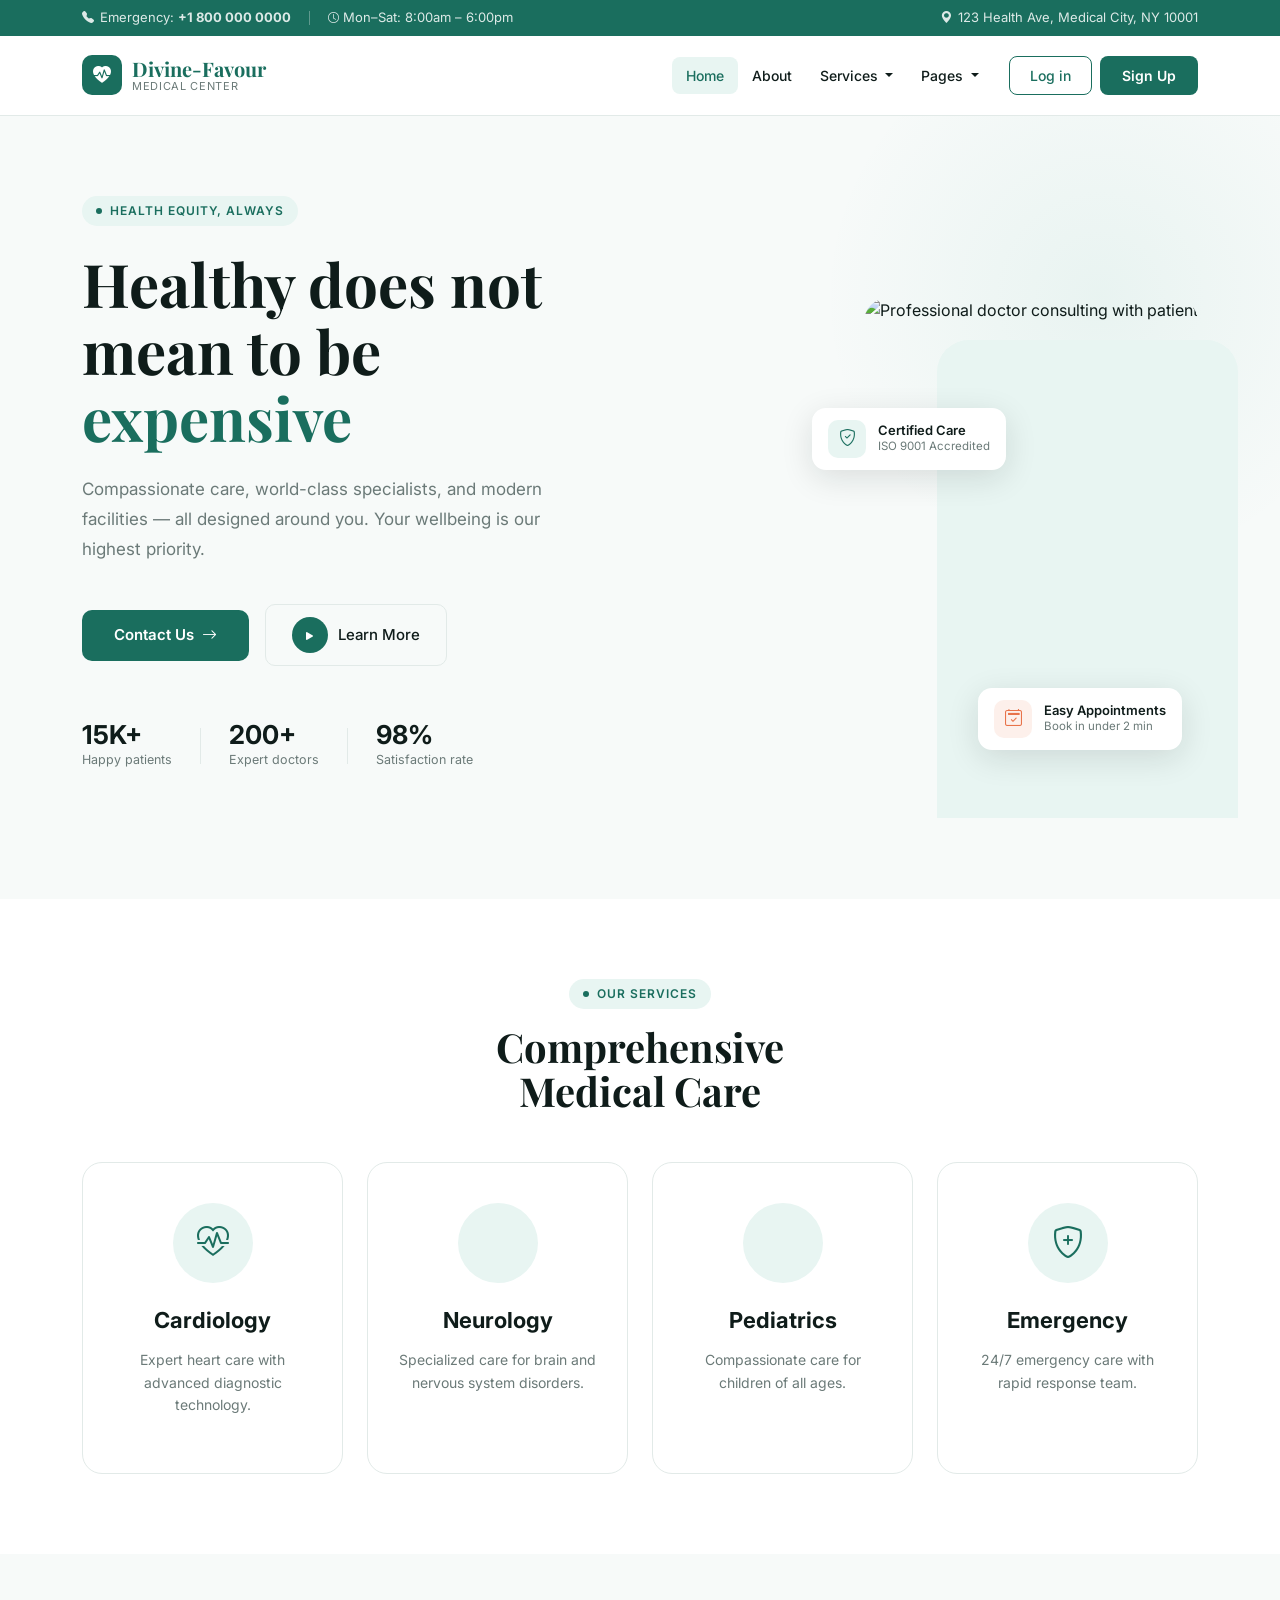
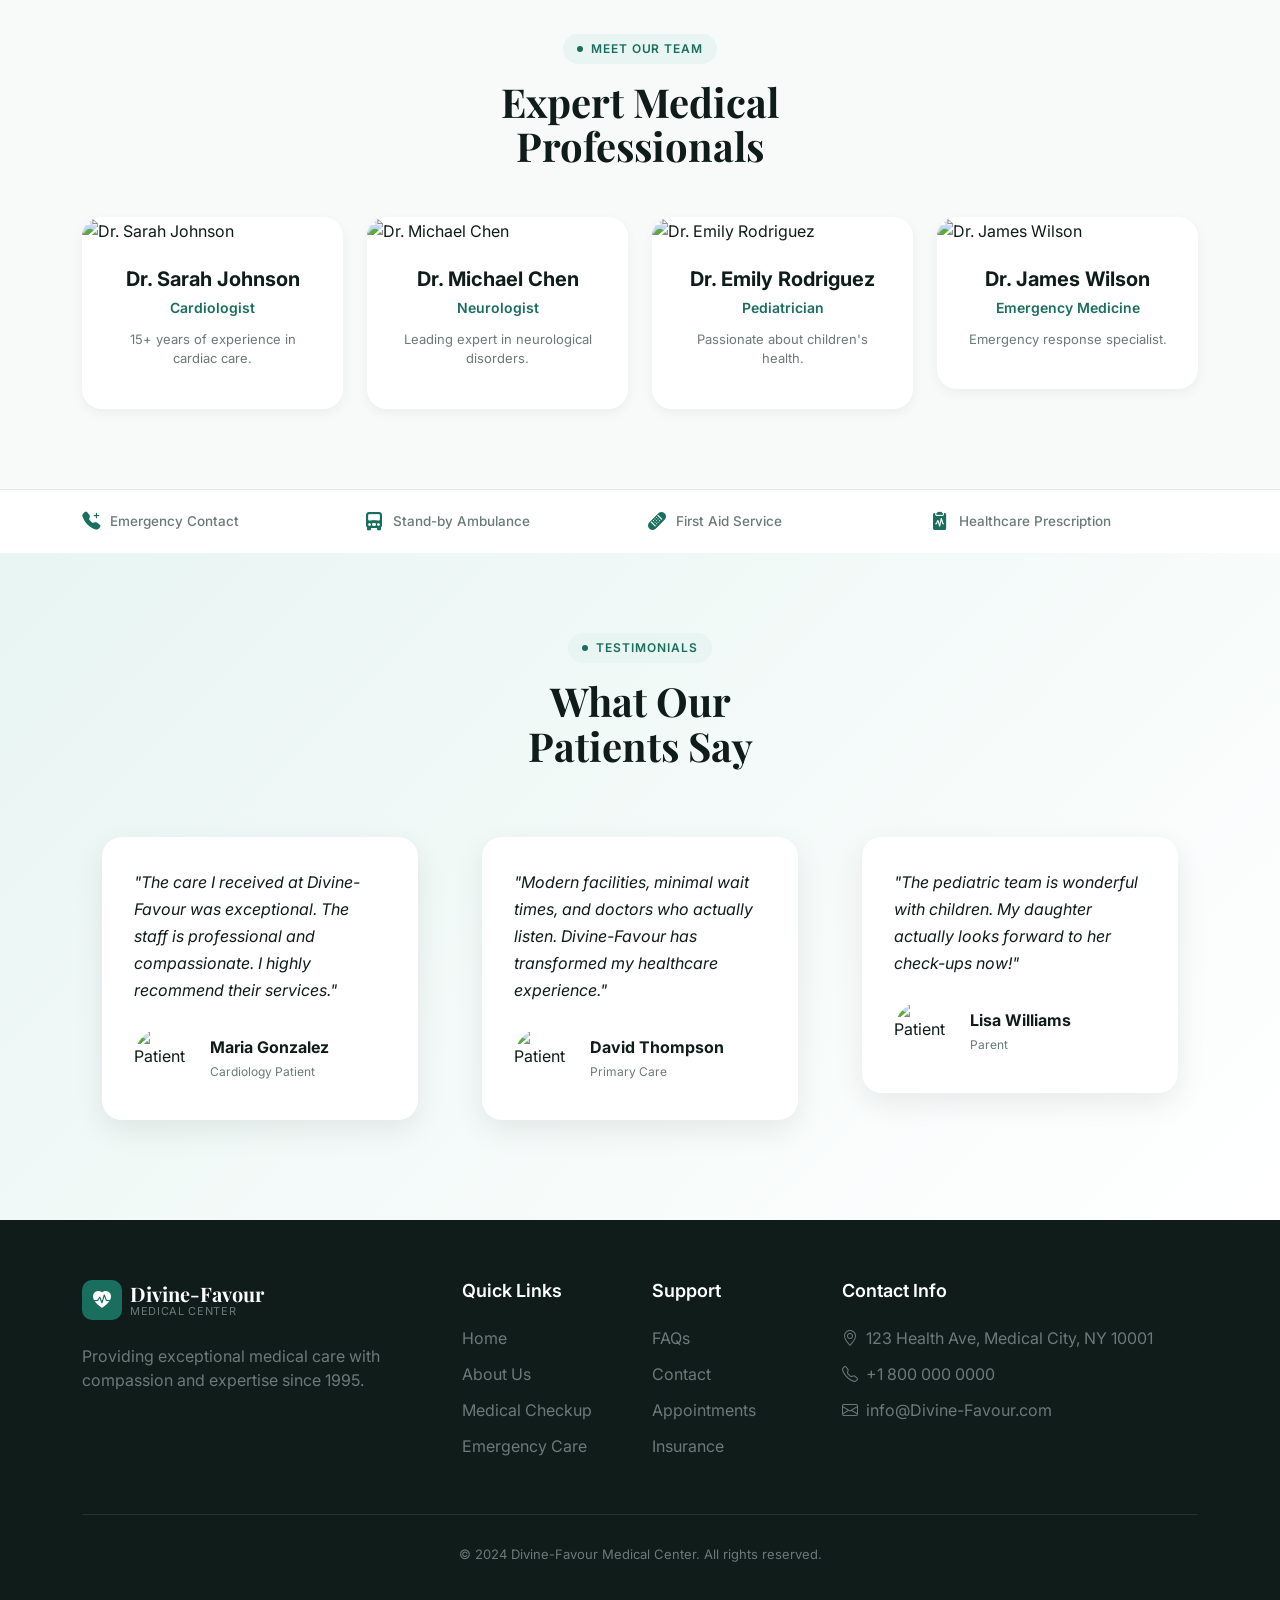
==== index.html @ 71b8e2f6 "Project2" ====
<!DOCTYPE html>
<html lang="en">
<head>
  <meta charset="UTF-8" />
  <meta name="viewport" content="width=device-width, initial-scale=1.0" />
  <title> Home- Divine-Favour Modern Medical Care</title>
  <link rel="stylesheet" href="https://cdn.jsdelivr.net/npm/bootstrap-icons@1.13.1/font/bootstrap-icons.min.css">

  <link href="https://fonts.googleapis.com/css2?family=Inter:wght@300;400;500;600;700&family=Playfair+Display:wght@600;700&display=swap" rel="stylesheet" />
<link rel="stylesheet" href="css/bootstrap.min.css">
    <link rel="stylesheet" href="style.css">
</head>

<body>

<!-- TOP NAVBAR  -->

<!-- Top Info Bar -->
<div class="navbar-top-bar">
  <div class="container">
    <div class="d-flex justify-content-between align-items-center flex-wrap" style="gap: 8px;">
      <div class="d-flex align-items-center flex-wrap" style="gap: 6px;">
        <i class="bi bi-telephone-fill" style="font-size: 12px;"></i>
        <span>Emergency: <a href="tel:+18000000000"><strong>+1 800 000 0000</strong></a></span>
        <span class="top-divider"></span>
        <span class="d-none d-sm-inline">
          <i class="bi bi-clock me-1" style="font-size: 11px;"></i>Mon–Sat: 8:00am – 6:00pm
        </span>
      </div>
      <div class="d-flex align-items-center" style="gap: 6px;">
        <i class="bi bi-geo-alt-fill" style="font-size: 12px;"></i>
        <span class="d-none d-md-inline">123 Health Ave, Medical City, NY 10001</span>
      </div>
    </div>
  </div>
</div>

<!-- Main Navigation Bar -->
<nav class="main-navbar navbar navbar-expand-lg">
  <div class="container">
    <!-- Brand / Logo -->
    <a class="navbar-brand" href="#">
      <div class="brand-icon">
        <i class="bi bi-heart-pulse-fill"></i>
      </div>
      <div class="brand-text">
        <strong>Divine-Favour</strong>
        <span>Medical Center</span>
      </div>
    </a>

    <!-- Mobile Toggle Button -->
    <button class="navbar-toggler" type="button" data-bs-toggle="collapse" data-bs-target="#mainNavbar">
      <span class="navbar-toggler-icon"></span>
    </button>

    <!-- Navigation Links -->
    <div class="collapse navbar-collapse" id="mainNavbar">
      <ul class="navbar-nav ms-auto mb-2 mb-lg-0 align-items-lg-center">
        <!-- Home Link -->
        <li class="nav-item">
          <a class="nav-link nav-link-custom active" href="/index.html">Home</a>
        </li>
        
        <!-- About Link -->
        <li class="nav-item">
          <a class="nav-link nav-link-custom" href="/pages/about.html">About</a>
        </li>

        <!-- Services Dropdown -->
        <li class="nav-item dropdown">
          <a class="nav-link nav-link-custom dropdown-toggle" href="#" data-bs-toggle="dropdown">
            Services
          </a>
          <ul class="dropdown-menu dropdown-menu-custom">
            <li><a class="dropdown-item" href="/pages/medical-checkup.html"><i class="bi bi-heart-pulse"></i>Medical Checkup</a></li>
            <li><a class="dropdown-item" href="/pages/emergency-care.html"><i class="bi bi-truck-front"></i>Emergency Care</a></li>
            <li><a class="dropdown-item" href="/pages/insurance.html"><i class="bi bi-shield-check"></i>Insurance</a></li>
            <li><a class="dropdown-item" href="/pages/appointment.html"><i class="bi bi-calendar-check"></i>Appointment</a></li>
          </ul>
        </li>

        <!-- Pages Dropdown -->
        <li class="nav-item dropdown">
          <a class="nav-link nav-link-custom dropdown-toggle" href="#" data-bs-toggle="dropdown">
            Pages
          </a>
          <ul class="dropdown-menu dropdown-menu-custom">
            <li><a class="dropdown-item" href="/pages/faqs.html"><i class="bi bi-question-circle"></i>FAQs</a></li>
            <li><a class="dropdown-item" href="/pages/doctors-staff.html"><i class="bi bi-people"></i>Doctors & Staff</a></li>
            <li><a class="dropdown-item" href="/pages/profile.html"><i class="bi bi-person-circle"></i>Profile</a></li>
            <li><a class="dropdown-item" href="/pages/blog.html"><i class="bi bi-newspaper"></i>Blog</a></li>
            <li><hr class="dropdown-divider my-1"></li>
            <li><a class="dropdown-item" href="/pages/contact.html"><i class="bi bi-envelope"></i>Contact</a></li>
          </ul>
        </li>
      </ul>

      <!-- Action Buttons -->
      <div class="d-flex gap-2 ms-lg-3 mt-3 mt-lg-0">
        <a href="#" class="nav-cta-login">Log in</a>
        <a href="#" class="nav-cta-signup">Sign Up</a>
      </div>
    </div>
  </div>
</nav>


<!-- ── HERO SECTION (same as before) ───────────────── -->
<section class="hero-section">
  <div class="container">
    <div class="row align-items-end g-0 g-lg-4">
      <div class="col-lg-6 pb-lg-5">
        <div class="hero-eyebrow">
          <span class="dot"></span>
          Health equity, always
        </div>
        <h1 class="hero-title">
          Healthy does not<br>mean to be
          <span class="highlight">expensive</span>
        </h1>
        <p class="hero-subtitle">
          Compassionate care, world-class specialists, and modern facilities — 
          all designed around you. Your wellbeing is our highest priority.
        </p>
        <div class="hero-cta-group">
          <a href="pages/contact.html" class="btn-hero-primary">
            Contact Us <i class="bi bi-arrow-right"></i>
          </a>
          <a href="#" class="btn-hero-secondary">
            <span class="play-ring"><i class="bi bi-play-fill"></i></span>
            Learn More
          </a>
        </div>
        <div class="hero-stats">
          <div class="stat-item">
            <span class="stat-value">15K+</span>
            <span class="stat-label">Happy patients</span>
          </div>
          <div class="stat-sep"></div>
          <div class="stat-item">
            <span class="stat-value">200+</span>
            <span class="stat-label">Expert doctors</span>
          </div>
          <div class="stat-sep"></div>
          <div class="stat-item">
            <span class="stat-value">98%</span>
            <span class="stat-label">Satisfaction rate</span>
          </div>
        </div>
      </div>
      <div class="col-lg-6 hero-image-col">
        <div style="position:relative; padding-bottom:0;">
          <div class="img-blob"></div>
          <div class="img-wrap">
            <div class="float-card float-card-left">
              <div class="fc-icon teal"><i class="bi bi-shield-check"></i></div>
              <div>
                <div class="fc-title">Certified Care</div>
                <div class="fc-sub">ISO 9001 Accredited</div>
              </div>
            </div>
            <img src="https://images.unsplash.com/photo-1559839734-2b71ea197ec2?w=800&h=1000&fit=crop" 
                 alt="Professional doctor consulting with patient" 
                 class="hero-img-real">
            <div class="float-card float-card-bottom">
              <div class="fc-icon orange"><i class="bi bi-calendar2-check"></i></div>
              <div>
                <div class="fc-title">Easy Appointments</div>
                <div class="fc-sub">Book in under 2 min</div>
              </div>
            </div>
          </div>
        </div>
      </div>
    </div>
  </div>
</section>

<!-- ── SERVICES SECTION (same as before) ────────────── -->
<section class="services-section">
  <div class="container">
    <div class="text-center mb-5">
      <div class="hero-eyebrow d-inline-flex mb-3">
        <span class="dot"></span>
        Our Services
      </div>
      <h2 class="hero-title" style="font-size: 2.5rem;">Comprehensive<br>Medical Care</h2>
    </div>
    <div class="row g-4">
      <div class="col-lg-3 col-md-6">
        <div class="service-card">
          <div class="service-icon"><i class="bi bi-heart-pulse"></i></div>
          <h3 class="service-title">Cardiology</h3>
          <p class="service-desc">Expert heart care with advanced diagnostic technology.</p>
        </div>
      </div>
      <div class="col-lg-3 col-md-6">
        <div class="service-card">
          <div class="service-icon"><i class="bi bi-brain"></i></div>
          <h3 class="service-title">Neurology</h3>
          <p class="service-desc">Specialized care for brain and nervous system disorders.</p>
        </div>
      </div>
      <div class="col-lg-3 col-md-6">
        <div class="service-card">
          <div class="service-icon"><i class="bi bi-baby"></i></div>
          <h3 class="service-title">Pediatrics</h3>
          <p class="service-desc">Compassionate care for children of all ages.</p>
        </div>
      </div>
      <div class="col-lg-3 col-md-6">
        <div class="service-card">
          <div class="service-icon"><i class="bi bi-shield-plus"></i></div>
          <h3 class="service-title">Emergency</h3>
          <p class="service-desc">24/7 emergency care with rapid response team.</p>
        </div>
      </div>
    </div>
  </div>
</section>

<!-- ── DOCTORS SECTION (same as before) ────────────── -->
<section class="doctors-section">
  <div class="container">
    <div class="text-center mb-5">
      <div class="hero-eyebrow d-inline-flex mb-3">
        <span class="dot"></span>
        Meet Our Team
      </div>
      <h2 class="hero-title" style="font-size: 2.5rem;">Expert Medical<br>Professionals</h2>
    </div>
    <div class="row g-4">
      <div class="col-lg-3 col-md-6">
        <div class="doctor-card">
          <img src="https://images.unsplash.com/photo-1612349317150-e413f6a5b16d?w=400&h=500&fit=crop" alt="Dr. Sarah Johnson" class="doctor-img">
          <div class="doctor-info">
            <h3 class="doctor-name">Dr. Sarah Johnson</h3>
            <div class="doctor-specialty">Cardiologist</div>
            <p class="doctor-bio">15+ years of experience in cardiac care.</p>
          </div>
        </div>
      </div>
      <div class="col-lg-3 col-md-6">
        <div class="doctor-card">
          <img src="https://images.unsplash.com/photo-1622253692010-333f2da6031d?w=400&h=500&fit=crop" alt="Dr. Michael Chen" class="doctor-img">
          <div class="doctor-info">
            <h3 class="doctor-name">Dr. Michael Chen</h3>
            <div class="doctor-specialty">Neurologist</div>
            <p class="doctor-bio">Leading expert in neurological disorders.</p>
          </div>
        </div>
      </div>
      <div class="col-lg-3 col-md-6">
        <div class="doctor-card">
          <img src="https://images.unsplash.com/photo-1594824476967-48c8b964273f?w=400&h=500&fit=crop" alt="Dr. Emily Rodriguez" class="doctor-img">
          <div class="doctor-info">
            <h3 class="doctor-name">Dr. Emily Rodriguez</h3>
            <div class="doctor-specialty">Pediatrician</div>
            <p class="doctor-bio">Passionate about children's health.</p>
          </div>
        </div>
      </div>
      <div class="col-lg-3 col-md-6">
        <div class="doctor-card">
          <img src="https://images.unsplash.com/photo-1559839734-2b71ea197ec2?w=400&h=500&fit=crop" alt="Dr. James Wilson" class="doctor-img">
          <div class="doctor-info">
            <h3 class="doctor-name">Dr. James Wilson</h3>
            <div class="doctor-specialty">Emergency Medicine</div>
            <p class="doctor-bio">Emergency response specialist.</p>
          </div>
        </div>
      </div>
    </div>
  </div>
</section>

<!-- ── TRUST STRIP ────────────────────────────────── -->
<div class="trust-bar">
  <div class="container">
    <div class="row g-3">
      <div class="col-6 col-sm-3">
        <div class="trust-item">
          <i class="bi bi-telephone-plus-fill"></i>
          <span>Emergency Contact</span>
        </div>
      </div>
      <div class="col-6 col-sm-3">
        <div class="trust-item">
          <i class="bi bi-truck-front-fill"></i>
          <span>Stand-by Ambulance</span>
        </div>
      </div>
      <div class="col-6 col-sm-3">
        <div class="trust-item">
          <i class="bi bi-bandaid-fill"></i>
          <span>First Aid Service</span>
        </div>
      </div>
      <div class="col-6 col-sm-3">
        <div class="trust-item">
          <i class="bi bi-clipboard2-pulse-fill"></i>
          <span>Healthcare Prescription</span>
        </div>
      </div>
    </div>
  </div>
</div>

<!-- ── TESTIMONIALS SECTION ───────────────────────── -->
<section class="testimonials-section">
  <div class="container">
    <div class="text-center mb-5">
      <div class="hero-eyebrow d-inline-flex mb-3">
        <span class="dot"></span>
        Testimonials
      </div>
      <h2 class="hero-title" style="font-size: 2.5rem;">What Our<br>Patients Say</h2>
    </div>
    <div class="row">
      <div class="col-md-4">
        <div class="testimonial-card">
          <p class="testimonial-text">"The care I received at Divine-Favour was exceptional. The staff is professional and compassionate. I highly recommend their services."</p>
          <div class="testimonial-author">
            <img src="https://randomuser.me/api/portraits/women/44.jpg" alt="Patient" class="testimonial-avatar">
            <div>
              <div class="testimonial-name">Maria Gonzalez</div>
              <div class="testimonial-title">Cardiology Patient</div>
            </div>
          </div>
        </div>
      </div>
      <div class="col-md-4">
        <div class="testimonial-card">
          <p class="testimonial-text">"Modern facilities, minimal wait times, and doctors who actually listen. Divine-Favour has transformed my healthcare experience."</p>
          <div class="testimonial-author">
            <img src="https://randomuser.me/api/portraits/men/32.jpg" alt="Patient" class="testimonial-avatar">
            <div>
              <div class="testimonial-name">David Thompson</div>
              <div class="testimonial-title">Primary Care</div>
            </div>
          </div>
        </div>
      </div>
      <div class="col-md-4">
        <div class="testimonial-card">
          <p class="testimonial-text">"The pediatric team is wonderful with children. My daughter actually looks forward to her check-ups now!"</p>
          <div class="testimonial-author">
            <img src="https://randomuser.me/api/portraits/women/68.jpg" alt="Patient" class="testimonial-avatar">
            <div>
              <div class="testimonial-name">Lisa Williams</div>
              <div class="testimonial-title">Parent</div>
            </div>
          </div>
        </div>
      </div>
    </div>
  </div>
</section>

<!-- ── FOOTER ─────────────────────────────────────── -->
<footer class="footer">
  <div class="container">
    <div class="row g-4">
      <div class="col-lg-4">
        <div class="d-flex align-items-center gap-2 mb-4">
          <div class="brand-icon"><i class="bi bi-heart-pulse-fill"></i></div>
          <div class="brand-text">
            <strong style="color: white;">Divine-Favour</strong>
            <span style="color: var(--text-muted);">Medical Center</span>
          </div>
        </div>
        <p>Providing exceptional medical care with compassion and expertise since 1995.</p>
      </div>
      <div class="col-lg-2 col-md-4">
        <h4 class="footer-title">Quick Links</h4>
        <ul class="footer-links">
          <li><a href="index.html">Home</a></li>
          <li><a href="pages/about.html">About Us</a></li>
          <li><a href="pages/medical-checkup.html">Medical Checkup</a></li>
          <li><a href="pages/emergency-care.html">Emergency Care</a></li>
        </ul>
      </div>
      <div class="col-lg-2 col-md-4">
        <h4 class="footer-title">Support</h4>
        <ul class="footer-links">
          <li><a href="pages/faqs.html">FAQs</a></li>
          <li><a href="pages/contact.html">Contact</a></li>
          <li><a href="pages/appointment.html">Appointments</a></li>
          <li><a href="pages/insurance.html">Insurance</a></li>
        </ul>
      </div>
      <div class="col-lg-4 col-md-4">
        <h4 class="footer-title">Contact Info</h4>
        <ul class="footer-links">
          <li><i class="bi bi-geo-alt me-2"></i>123 Health Ave, Medical City, NY 10001</li>
          <li><i class="bi bi-telephone me-2"></i>+1 800 000 0000</li>
          <li><i class="bi bi-envelope me-2"></i>info@Divine-Favour.com</li>
        </ul>
      </div>
    </div>
    <div class="footer-bottom">
      <p>&copy; 2024 Divine-Favour Medical Center. All rights reserved.</p>
    </div>
  </div>
</footer>

<script src="js/bootstrap.js"></script>
<script src="script.js"></script>
</body>
</html>
---- style.css ----
/* For Index CSS  */
  *, *::before, *::after { box-sizing: border-box; margin: 0; padding: 0; }

    :root {
      --primary:       #1a6e5e;
      --primary-light: #e8f5f2;
      --primary-mid:   #2a9d87;
      --accent:        #e8734a;
      --accent-light:  #fdf0eb;
      --dark:          #0f1c1a;
      --text-muted:    #6b7a78;
      --border:        #e2eae8;
      --white:         #ffffff;
      --surface:       #f7faf9;
      --nav-height:    80px;
    }

  

    body {
      font-family: 'Inter', sans-serif;
      color: var(--dark);
      background: var(--white);
      overflow-x: hidden;
    }

    .serif { font-family: 'Playfair Display', Georgia, serif; }
    .text-primary-brand { color: var(--primary) !important; }

    /* ─── TOP BAR ─────────────────────────────────── */
    .navbar-top-bar {
      background: var(--primary);
      padding: 8px 0;
      font-size: 13px;
      color: rgba(255,255,255,0.85);
    }
    .navbar-top-bar a {
      color: rgba(255,255,255,0.85);
      text-decoration: none;
      transition: color .2s;
    }
    .navbar-top-bar a:hover { color: #fff; }
    .top-divider {
      width: 1px; height: 14px;
      background: rgba(255,255,255,.3);
      display: inline-block;
      vertical-align: middle;
      margin: 0 12px;
    }

    /*  MAIN NAVBAR */
    .main-navbar {
      background: var(--white);
      height: var(--nav-height);
      border-bottom: 1px solid var(--border);
      position: sticky;
      top: 0;
      z-index: 1000;
      transition: box-shadow .3s;
    }
    .main-navbar.scrolled {
      box-shadow: 0 4px 24px rgba(26,110,94,.08);
    }
    .navbar-brand {
      display: flex;
      align-items: center;
      gap: 10px;
      text-decoration: none;
    }
    .brand-icon {
      width: 40px; height: 40px;
      background: var(--primary);
      border-radius: 10px;
      display: flex; align-items: center; justify-content: center;
      color: #fff; font-size: 18px;
    }
    .brand-text { display: flex; flex-direction: column; line-height: 1.1; }
    .brand-text strong {
      font-family: 'Playfair Display', serif;
      font-size: 20px; color: var(--primary); font-weight: 700;
    }
    .brand-text span {
      font-size: 11px; color: var(--text-muted);
      letter-spacing: .06em; text-transform: uppercase;
    }
    .nav-link-custom {
      font-size: 14px; font-weight: 500;
      color: var(--dark) !important;
      padding: 8px 14px !important;
      border-radius: 8px;
      transition: background .2s, color .2s;
    }
    .nav-link-custom:hover,
    .nav-link-custom.active {
      color: var(--primary) !important;
      background: var(--primary-light);
    }
    .dropdown-menu-custom {
      border: 1px solid var(--border);
      border-radius: 12px;
      box-shadow: 0 12px 32px rgba(15,28,26,.1);
      padding: 8px;
      min-width: 220px;
      margin-top: 8px !important;
    }
    .dropdown-menu-custom .dropdown-item {
      font-size: 13.5px; color: var(--dark);
      border-radius: 8px; padding: 9px 14px;
      transition: background .15s, color .15s;
    }
    .dropdown-menu-custom .dropdown-item:hover {
      background: var(--primary-light); color: var(--primary);
    }
    .nav-cta-login {
      font-size: 14px; font-weight: 500;
      color: var(--primary) !important;
      border: 1.5px solid var(--primary);
      border-radius: 8px; padding: 8px 20px !important;
      transition: background .2s, color .2s;
      text-decoration: none;
    }
    .nav-cta-login:hover { background: var(--primary); color: #fff !important; }
    .nav-cta-signup {
      font-size: 14px; font-weight: 600;
      background: var(--primary); color: #fff !important;
      border-radius: 8px; padding: 9px 22px !important;
      border: none; text-decoration: none; display: inline-block;
      transition: background .2s, transform .15s, box-shadow .2s;
    }
    .nav-cta-signup:hover {
      background: var(--primary-mid); color: #fff !important;
      transform: translateY(-1px);
      box-shadow: 0 6px 18px rgba(26,110,94,.22);
    }

    /* ─── HERO SECTION ────────────────────────────── */
    .hero-section {
      min-height: calc(100vh - var(--nav-height) - 37px);
      background: var(--surface);
      padding: 80px 0 0;
      overflow: hidden;
      position: relative;
    }
    .hero-section::before {
      content: '';
      position: absolute; top: -100px; right: -100px;
      width: 560px; height: 560px;
      background: radial-gradient(circle, rgba(42,157,135,.07) 0%, transparent 70%);
      pointer-events: none;
    }
    .hero-eyebrow {
      display: inline-flex; align-items: center; gap: 8px;
      background: var(--primary-light); color: var(--primary);
      font-size: 12px; font-weight: 600;
      letter-spacing: .08em; text-transform: uppercase;
      border-radius: 100px; padding: 6px 14px;
      margin-bottom: 24px;
    }
    .hero-eyebrow .dot {
      width: 6px; height: 6px;
      background: var(--primary); border-radius: 50%;
    }
    .hero-title {
      font-family: 'Playfair Display', serif;
      font-size: clamp(36px, 5vw, 60px);
      font-weight: 700; line-height: 1.12;
      color: var(--dark); margin-bottom: 24px;
    }
    .hero-title .highlight { color: var(--primary); }
    .hero-subtitle {
      font-size: 17px; color: var(--text-muted);
      line-height: 1.75; max-width: 480px; margin-bottom: 40px;
    }
    .hero-cta-group {
      display: flex; align-items: center;
      gap: 16px; flex-wrap: wrap; margin-bottom: 56px;
    }
    .btn-hero-primary {
      background: var(--primary); color: #fff;
      border: none; border-radius: 10px;
      padding: 14px 32px; font-size: 15px; font-weight: 600;
      text-decoration: none; display: inline-flex;
      align-items: center; gap: 8px;
      transition: background .2s, transform .15s, box-shadow .2s;
    }
    .btn-hero-primary:hover {
      background: var(--primary-mid); color: #fff;
      transform: translateY(-2px);
      box-shadow: 0 8px 24px rgba(26,110,94,.25);
    }
    .btn-hero-secondary {
      background: transparent; color: var(--dark);
      border: 1.5px solid var(--border); border-radius: 10px;
      padding: 12px 26px; font-size: 15px; font-weight: 500;
      text-decoration: none; display: inline-flex;
      align-items: center; gap: 10px;
      transition: border-color .2s, color .2s, background .2s;
    }
    .btn-hero-secondary:hover {
      border-color: var(--primary); color: var(--primary);
      background: var(--primary-light);
    }
    .play-ring {
      width: 36px; height: 36px;
      background: var(--primary); border-radius: 50%;
      display: inline-flex; align-items: center; justify-content: center;
      color: #fff; font-size: 14px; flex-shrink: 0;
    }

    /* Stats */
    .hero-stats { display: flex; gap: 28px; flex-wrap: wrap; }
    .stat-item { display: flex; flex-direction: column; gap: 3px; }
    .stat-value {
      font-size: 26px; font-weight: 700;
      color: var(--dark); line-height: 1;
    }
    .stat-label { font-size: 12.5px; color: var(--text-muted); }
    .stat-sep {
      width: 1px; background: var(--border); height: 36px; align-self: center;
    }

    /* Hero Image Side */
    .hero-image-col {
      position: relative;
      display: flex;
      justify-content: flex-end;
      align-items: flex-end;
    }
    .img-blob {
      position: absolute;
      bottom: 0;
      right: -40px;
      width: 90%;
      height: 92%;
      background: var(--primary-light);
      border-radius: 32px 32px 0 0;
      z-index: 0;
    }
    .img-wrap {
      position: relative;
      z-index: 1;
      width: 100%;
      max-width: 460px;
    }
    .hero-img-real {
      width: 100%;
      height: 520px;
      border-radius: 24px 24px 0 0;
      object-fit: cover;
      display: block;
    }

    /* Floating cards */
    .float-card {
      position: absolute;
      background: #fff;
      border-radius: 14px;
      padding: 12px 16px;
      box-shadow: 0 8px 32px rgba(15,28,26,.12);
      display: flex;
      align-items: center;
      gap: 12px;
      z-index: 2;
      backdrop-filter: blur(2px);
    }
    .float-card-left { left: -52px; top: 110px; }
    .float-card-bottom { right: 16px; bottom: 68px; }
    .fc-icon {
      width: 38px; height: 38px;
      border-radius: 10px;
      display: flex; align-items: center;
      justify-content: center; font-size: 17px; flex-shrink: 0;
    }
    .fc-icon.teal { background: var(--primary-light); color: var(--primary); }
    .fc-icon.orange { background: var(--accent-light); color: var(--accent); }
    .fc-title { font-size: 13px; font-weight: 600; color: var(--dark); line-height: 1.2; }
    .fc-sub { font-size: 11.5px; color: var(--text-muted); }

    /* ─── SERVICES SECTION ────────────────────────── */
    .services-section {
      padding: 80px 0;
      background: var(--white);
    }
    .service-card {
      background: var(--white);
      border-radius: 20px;
      padding: 40px 30px;
      text-align: center;
      transition: all 0.3s ease;
      border: 1px solid var(--border);
      height: 100%;
    }
    .service-card:hover {
      transform: translateY(-10px);
      box-shadow: 0 20px 40px rgba(26,110,94,.1);
      border-color: var(--primary-light);
    }
    .service-icon {
      width: 80px;
      height: 80px;
      background: var(--primary-light);
      border-radius: 50%;
      display: flex;
      align-items: center;
      justify-content: center;
      margin: 0 auto 24px;
      font-size: 32px;
      color: var(--primary);
    }
    .service-title {
      font-size: 22px;
      font-weight: 700;
      margin-bottom: 16px;
      color: var(--dark);
    }
    .service-desc {
      color: var(--text-muted);
      font-size: 14px;
      line-height: 1.6;
    }

    /* ─── DOCTORS SECTION ─────────────────────────── */
    .doctors-section {
      padding: 80px 0;
      background: var(--surface);
    }
    .doctor-card {
      background: var(--white);
      border-radius: 20px;
      overflow: hidden;
      transition: all 0.3s ease;
      box-shadow: 0 4px 12px rgba(0,0,0,.05);
    }
    .doctor-card:hover {
      transform: translateY(-8px);
      box-shadow: 0 20px 40px rgba(0,0,0,.1);
    }
    .doctor-img {
      width: 100%;
      height: 300px;
      object-fit: cover;
    }
    .doctor-info {
      padding: 24px;
      text-align: center;
    }
    .doctor-name {
      font-size: 20px;
      font-weight: 700;
      margin-bottom: 6px;
      color: var(--dark);
    }
    .doctor-specialty {
      color: var(--primary);
      font-size: 14px;
      font-weight: 600;
      margin-bottom: 12px;
    }
    .doctor-bio {
      color: var(--text-muted);
      font-size: 13px;
      line-height: 1.5;
    }

    /* ─── TRUST BAR ───────────────────────────────── */
    .trust-bar {
      background: var(--white);
      border-top: 1px solid var(--border);
      padding: 18px 0;
    }
    .trust-item {
      display: flex;
      align-items: center;
      gap: 10px;
      font-size: 13.5px;
      font-weight: 500;
      color: var(--text-muted);
    }
    .trust-item i { font-size: 18px; color: var(--primary); }

    /* ─── TESTIMONIALS SECTION ────────────────────── */
    .testimonials-section {
      padding: 80px 0;
      background: linear-gradient(135deg, var(--primary-light) 0%, #fff 100%);
    }
    .testimonial-card {
      background: var(--white);
      border-radius: 20px;
      padding: 32px;
      margin: 20px;
      box-shadow: 0 10px 30px rgba(0,0,0,.08);
      transition: transform 0.3s ease;
    }
    .testimonial-card:hover {
      transform: translateY(-5px);
    }
    .testimonial-text {
      font-size: 16px;
      line-height: 1.7;
      color: var(--dark);
      margin-bottom: 24px;
      font-style: italic;
    }
    .testimonial-author {
      display: flex;
      align-items: center;
      gap: 16px;
    }
    .testimonial-avatar {
      width: 60px;
      height: 60px;
      border-radius: 50%;
      object-fit: cover;
    }
    .testimonial-name {
      font-weight: 700;
      color: var(--dark);
      margin-bottom: 4px;
    }
    .testimonial-title {
      font-size: 12px;
      color: var(--text-muted);
    }

    /* ─── FOOTER ──────────────────────────────────── */
    .footer {
      background: var(--dark);
      color: var(--text-muted);
      padding: 60px 0 30px;
    }
    .footer-title {
      color: var(--white);
      font-size: 18px;
      font-weight: 600;
      margin-bottom: 24px;
    }
    .footer-links {
      list-style: none;
      padding: 0;
    }
    .footer-links li {
      margin-bottom: 12px;
    }
    .footer-links a {
      color: var(--text-muted);
      text-decoration: none;
      transition: color 0.3s ease;
    }
    .footer-links a:hover {
      color: var(--primary-light);
    }
    .footer-bottom {
      border-top: 1px solid rgba(255,255,255,.1);
      margin-top: 40px;
      padding-top: 30px;
      text-align: center;
      font-size: 13px;
    }

    /* ─── RESPONSIVE ──────────────────────────────── */
    @media (max-width: 991.98px) {
      .hero-section { padding: 48px 0 0; min-height: auto; }
      .hero-image-col { justify-content: center; margin-top: 48px; }
      .img-blob { right: 0; width: 100%; }
      .float-card-left { left: 20px; top: 80px; }
      .float-card-bottom { right: 20px; bottom: 40px; }
      .hero-img-real { height: 420px; }
      .service-card { padding: 30px 20px; }
    }
    @media (max-width: 767.98px) {
      .hero-stats { gap: 18px; justify-content: center; }
      .stat-sep { display: none; }
      .float-card { display: none; }
      .hero-img-real { height: 360px; }
      .hero-title { text-align: center; }
      .hero-subtitle { text-align: center; margin-left: auto; margin-right: auto; }
      .hero-cta-group { justify-content: center; }
      .hero-stats { justify-content: center; }
      .services-section { padding: 50px 0; }
      .doctors-section { padding: 50px 0; }
      .testimonials-section { padding: 50px 0; }
      .doctor-img { height: 280px; }
    }
    @media (max-width: 576px) {
      .hero-img-real { height: 280px; }
      .service-title { font-size: 18px; }
      .testimonial-card { padding: 20px; margin: 10px; }
    }
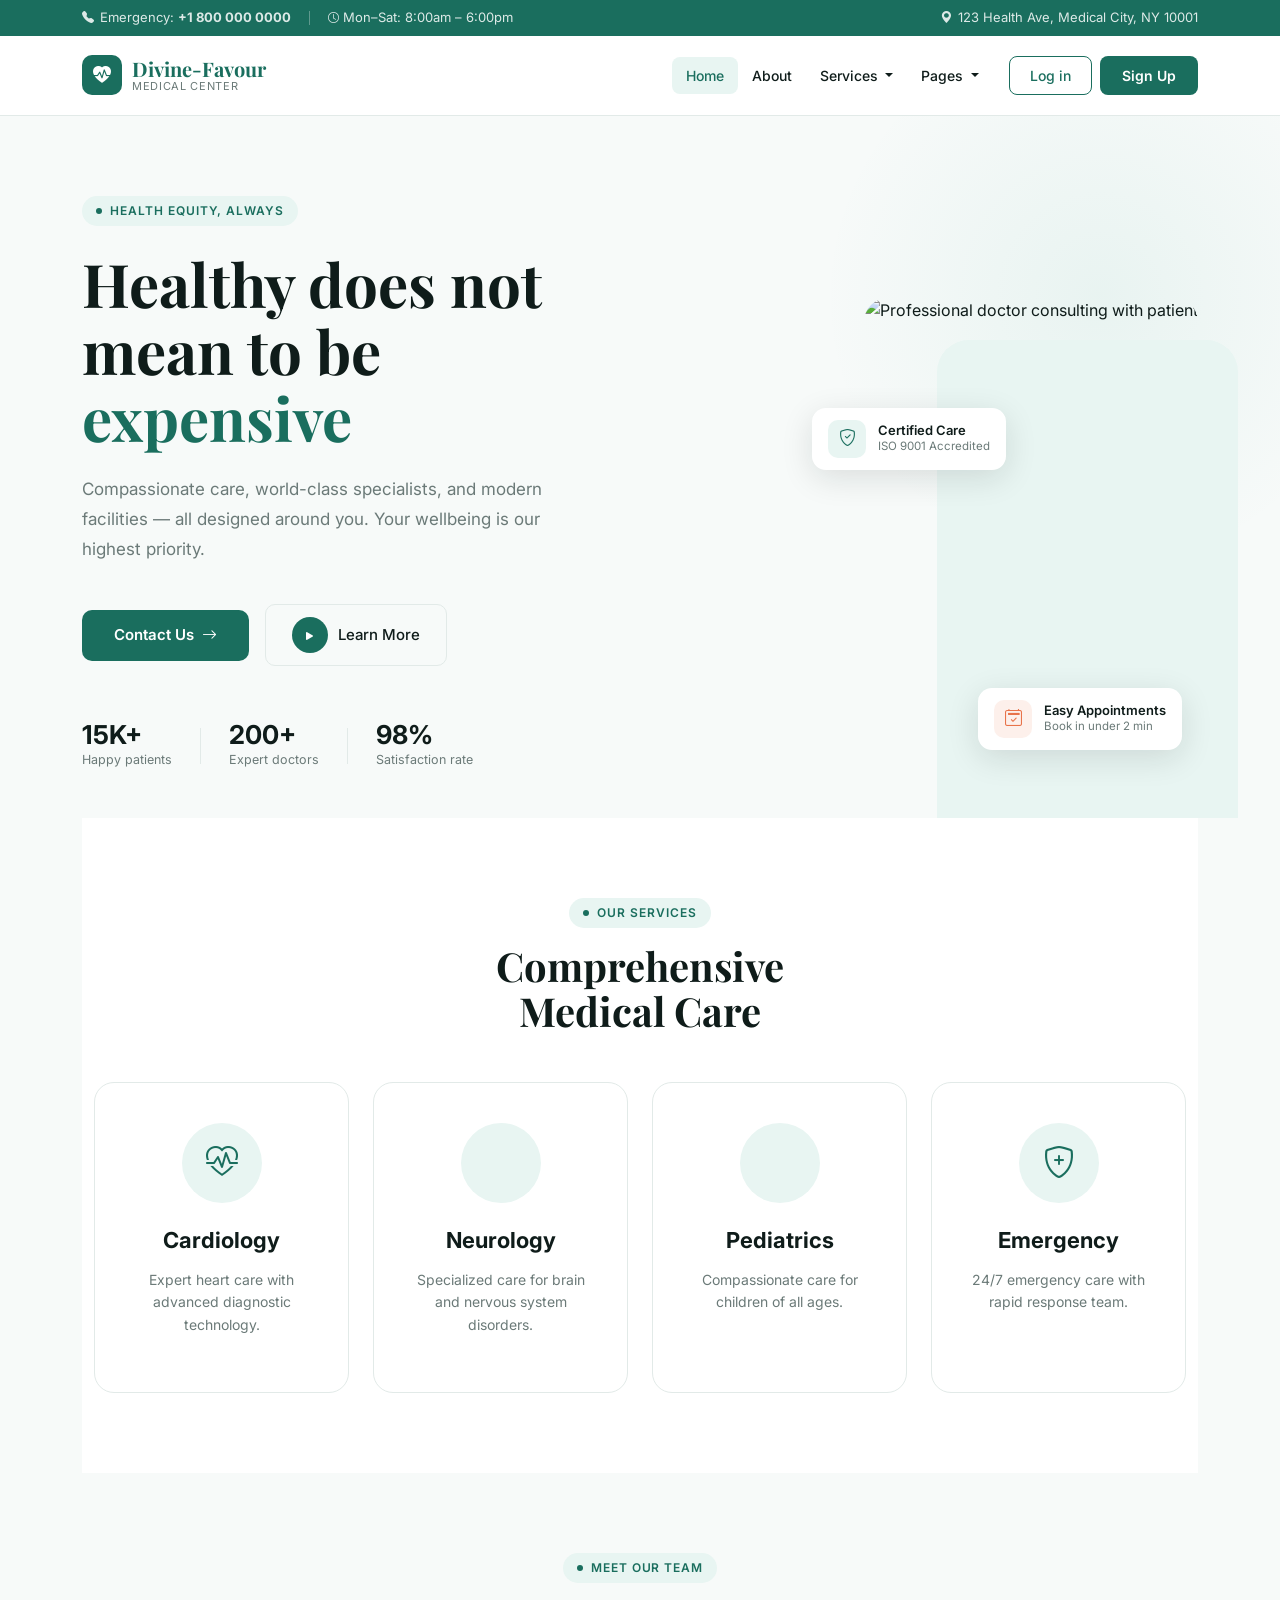
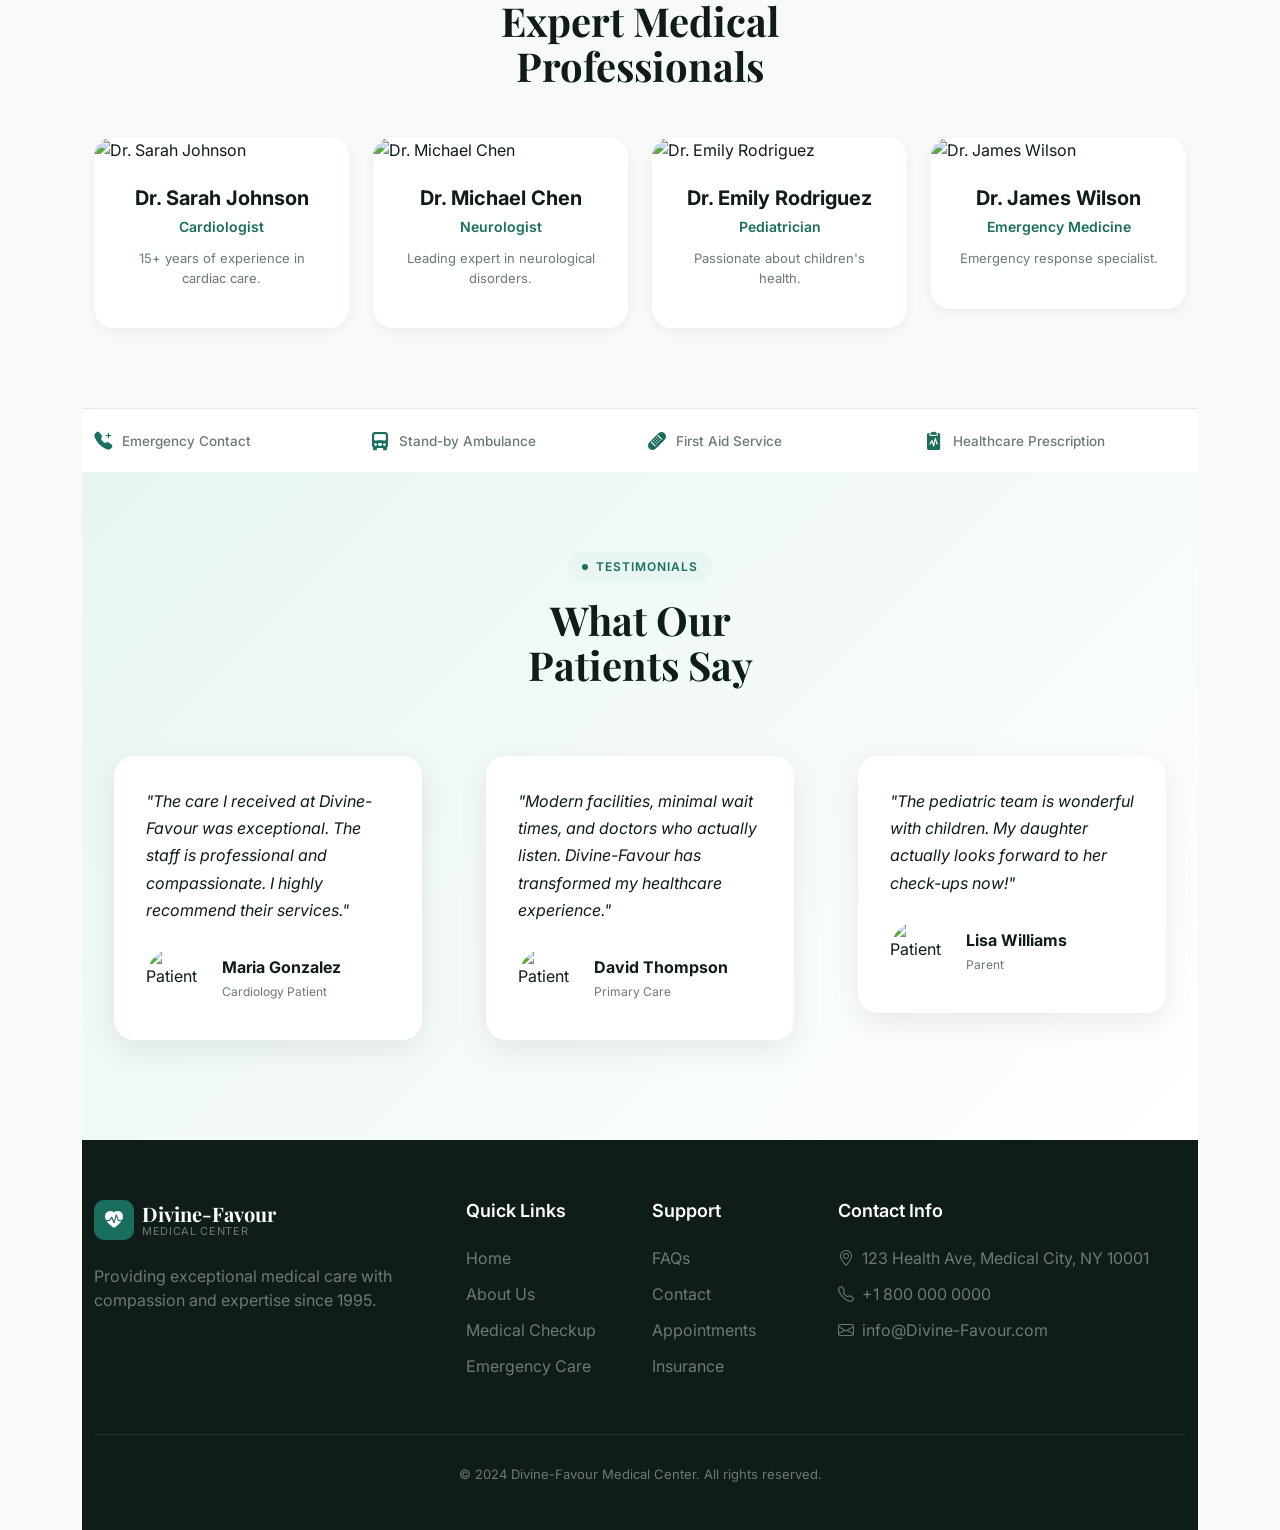
==== commit 812ff1ef: "Project 5" ====
--- a/index.html
+++ b/index.html
@@ -174,8 +174,6 @@
         </div>
       </div>
     </div>
-  </div>
-</section>
 
 <!-- ── SERVICES SECTION (same as before) ────────────── -->
 <section class="services-section">
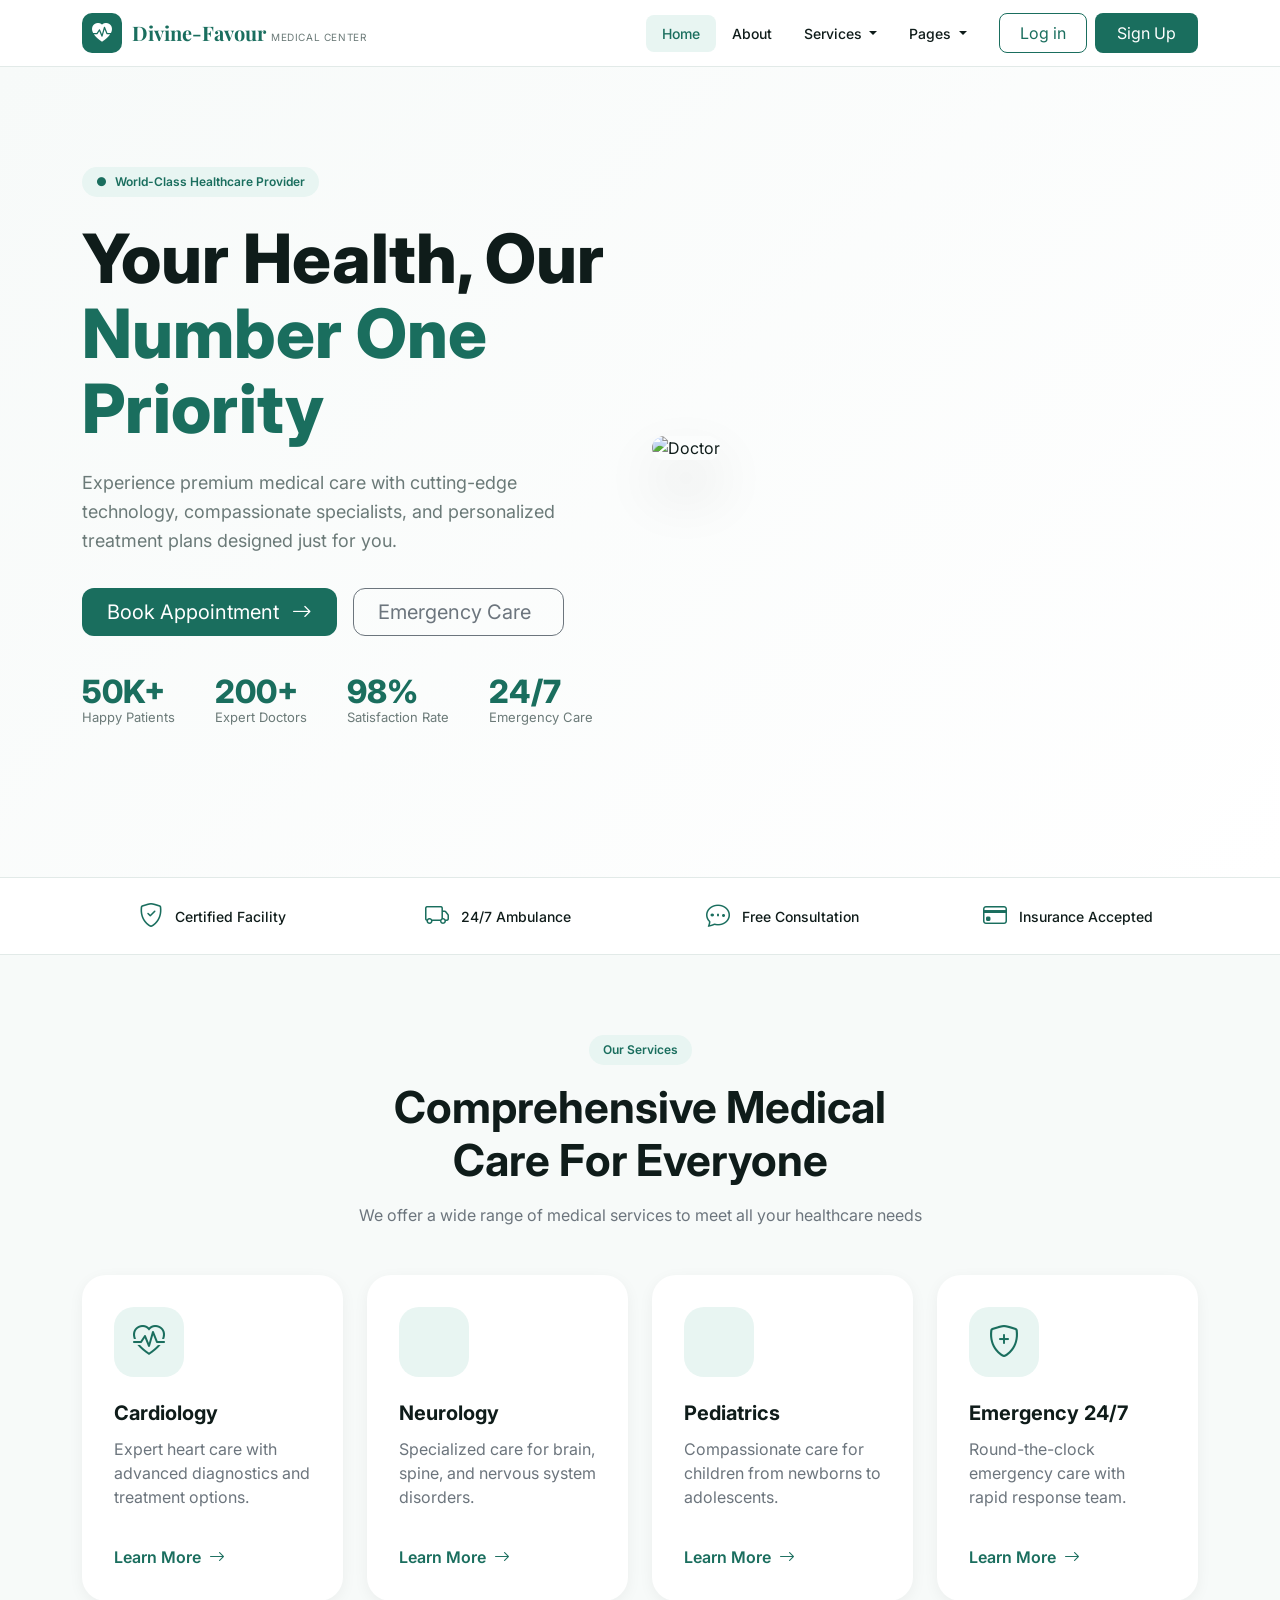
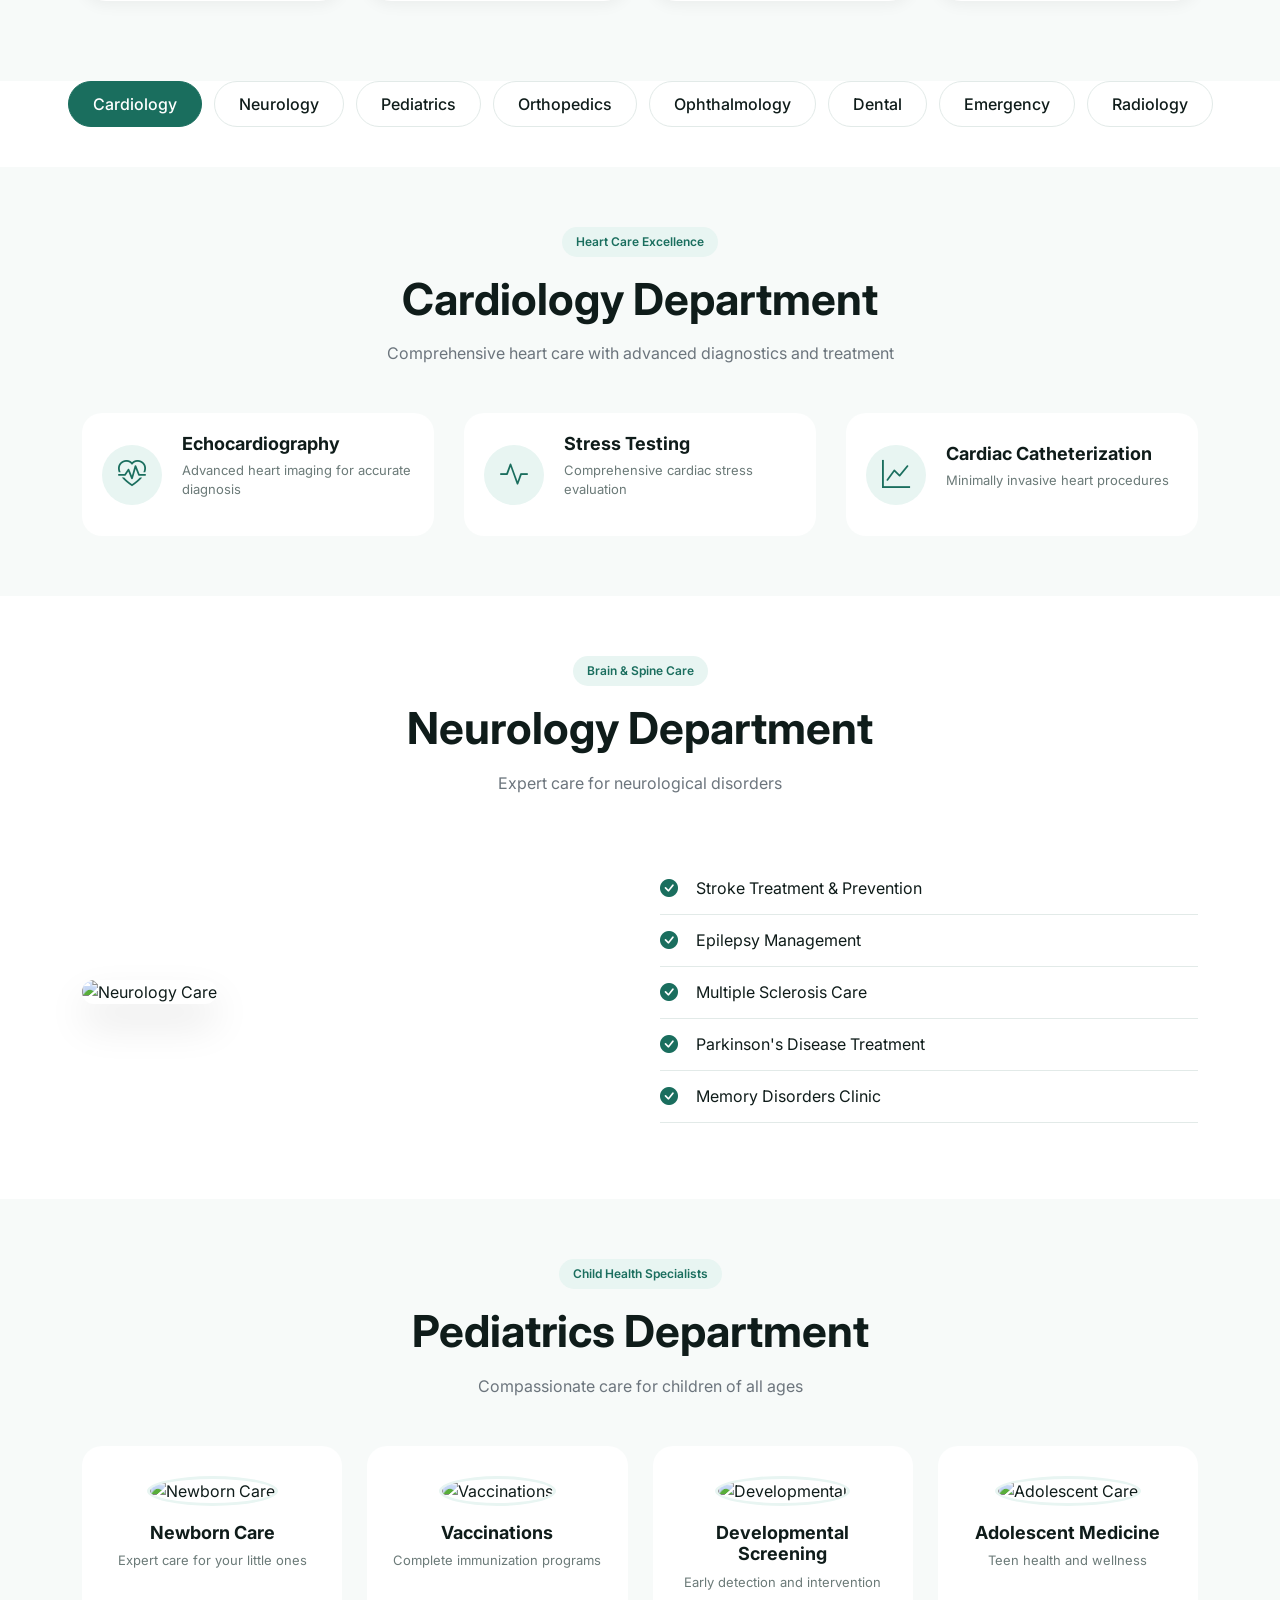
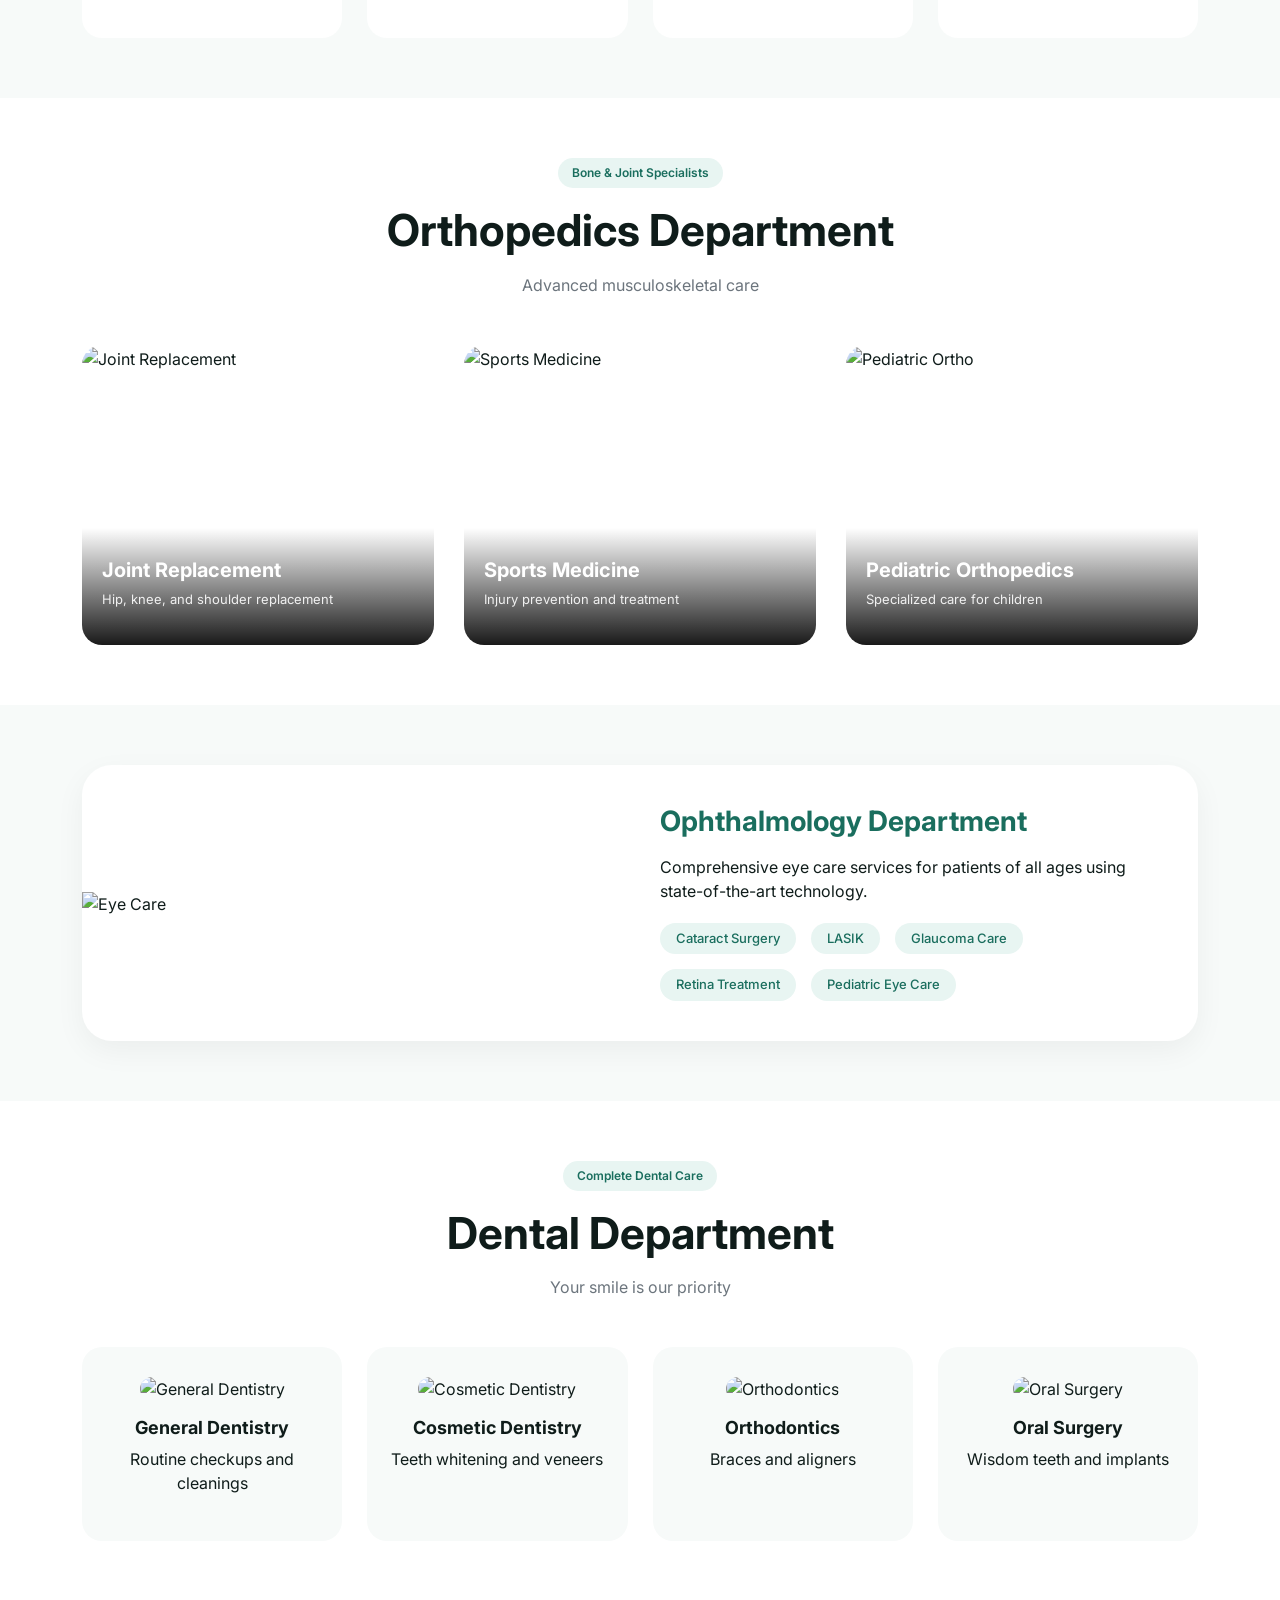
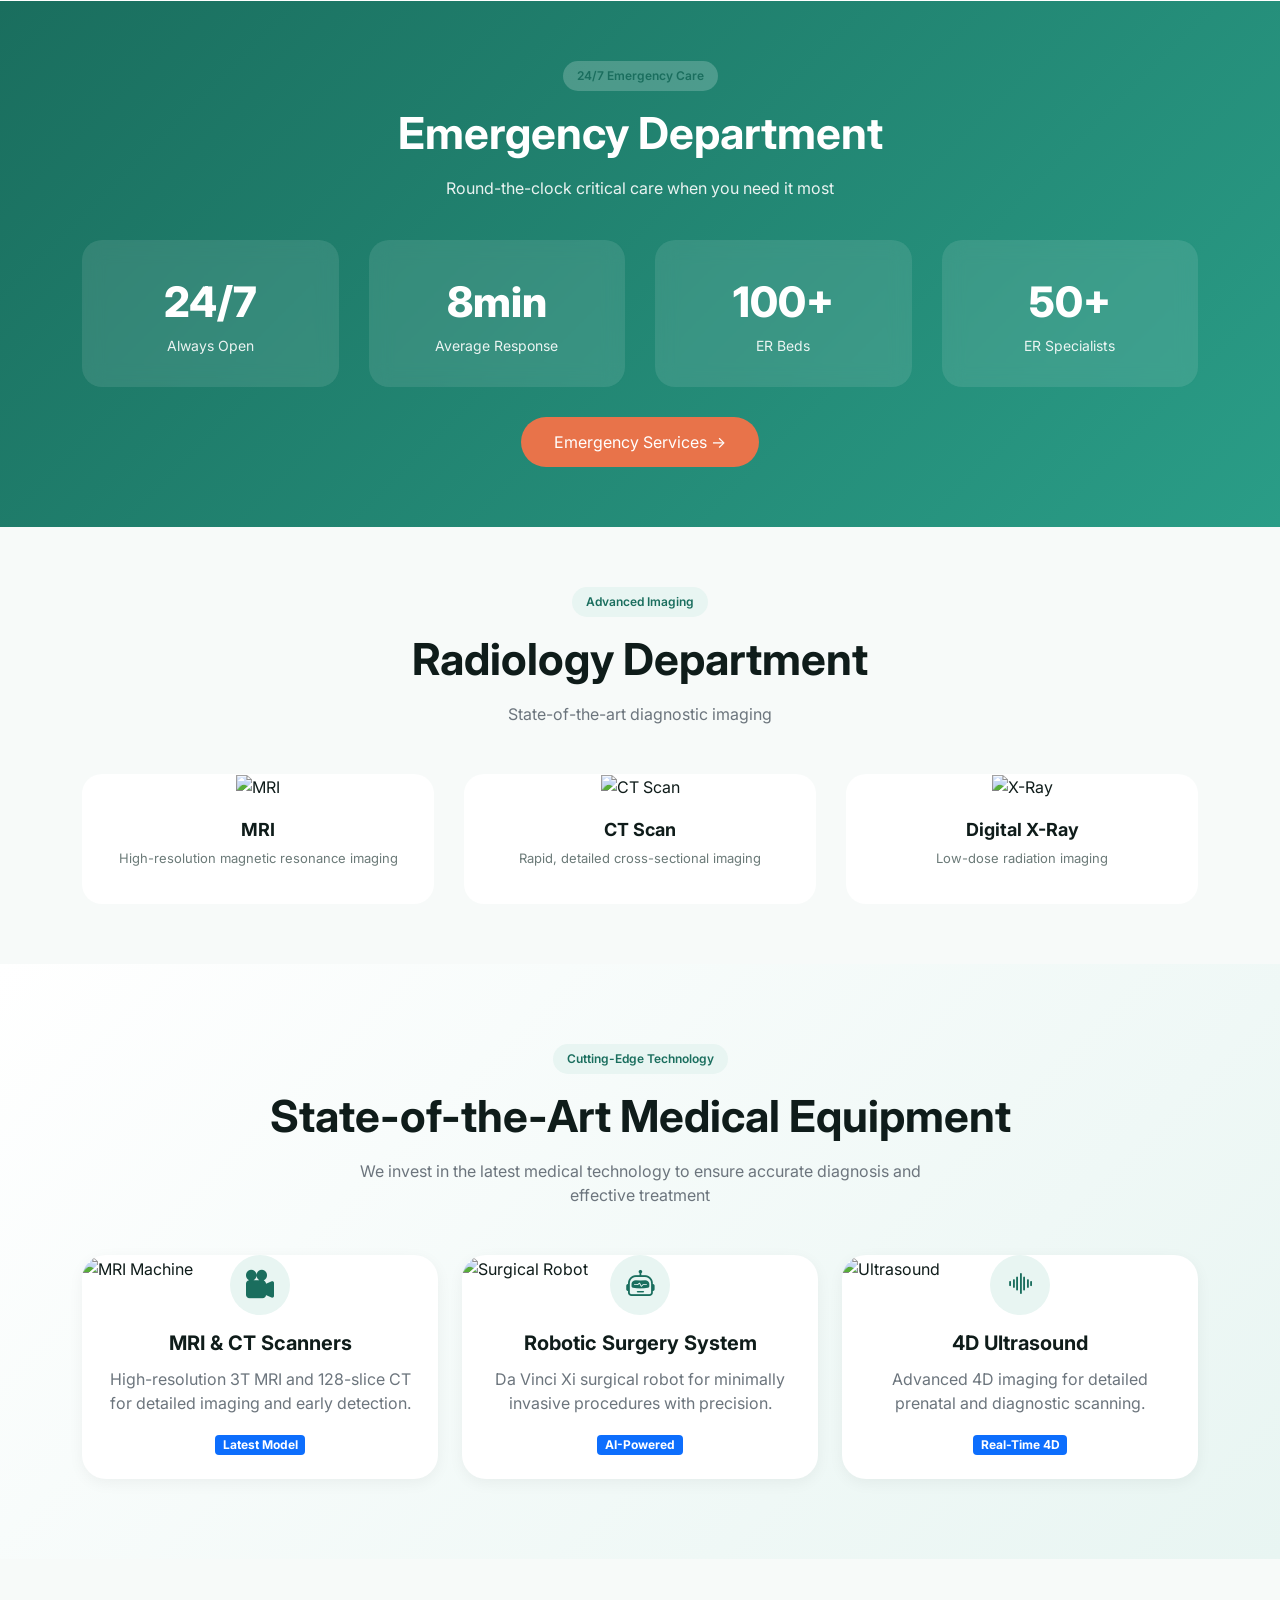
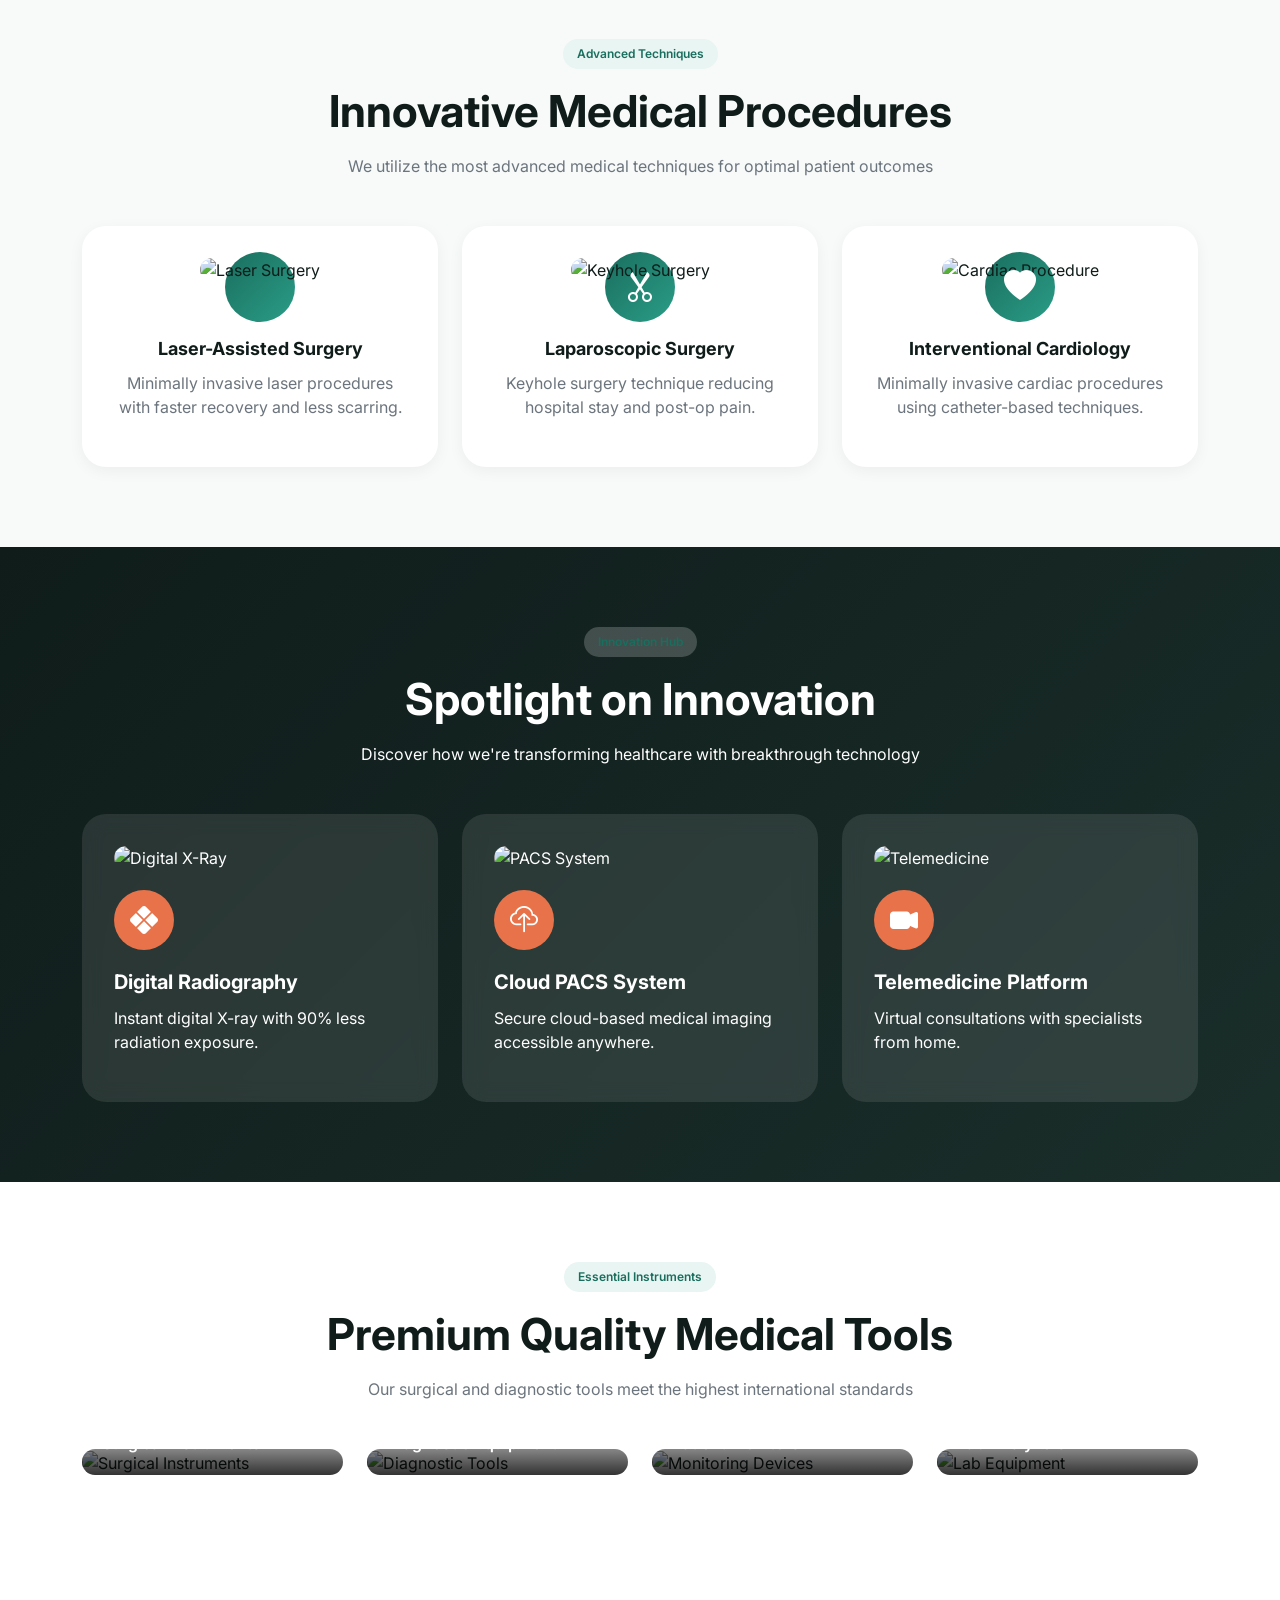
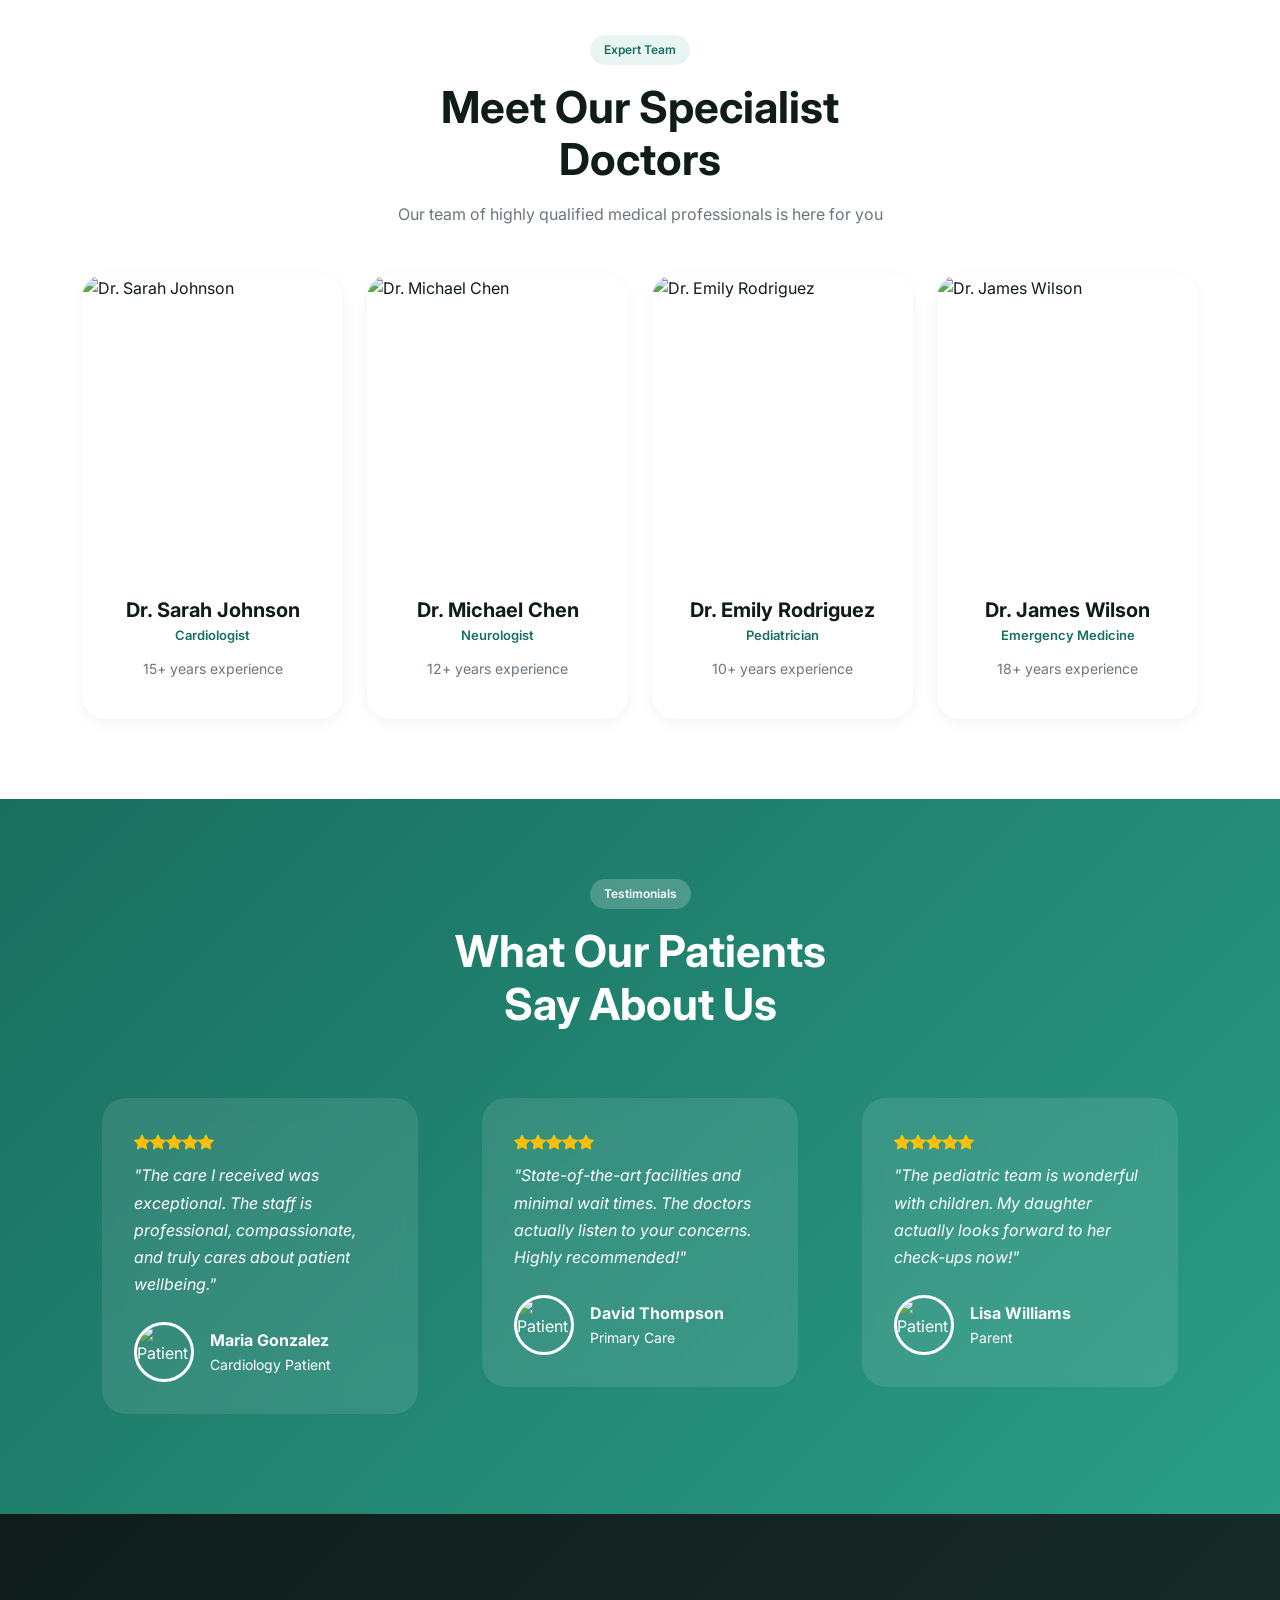
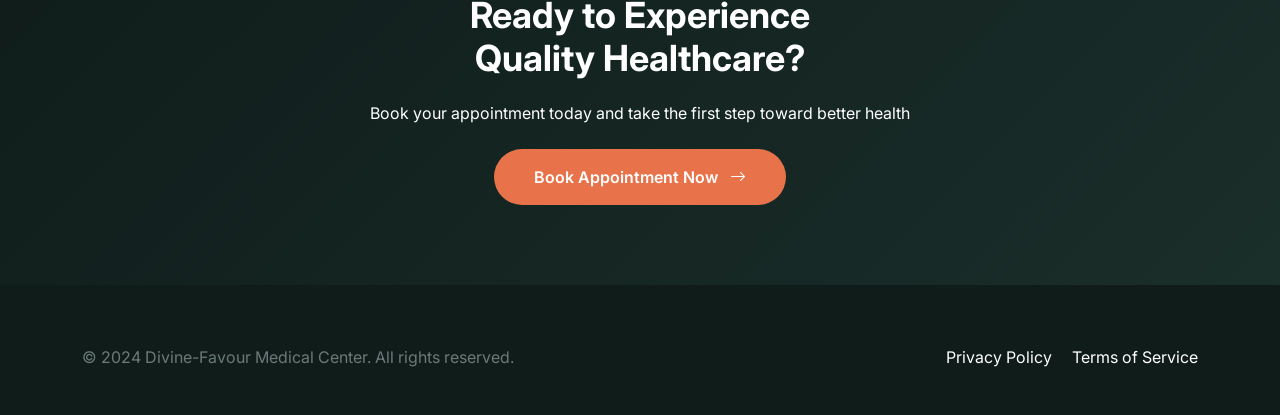
==== commit a0fd3d19: "Project 5" ====
--- a/index.html
+++ b/index.html
@@ -3,43 +3,22 @@
 <head>
   <meta charset="UTF-8" />
   <meta name="viewport" content="width=device-width, initial-scale=1.0" />
-  <title> Home- Divine-Favour Modern Medical Care</title>
-  <link rel="stylesheet" href="https://cdn.jsdelivr.net/npm/bootstrap-icons@1.13.1/font/bootstrap-icons.min.css">
-
-  <link href="https://fonts.googleapis.com/css2?family=Inter:wght@300;400;500;600;700&family=Playfair+Display:wght@600;700&display=swap" rel="stylesheet" />
-<link rel="stylesheet" href="css/bootstrap.min.css">
-    <link rel="stylesheet" href="style.css">
+  <title>Divine-Favour — Premium Medical Care | Advanced Healthcare Solutions</title>
+  
+
+  <link rel="stylesheet" href="css/bootstrap.min.css">
+  <link href="https://cdn.jsdelivr.net/npm/bootstrap-icons@1.11.3/font/bootstrap-icons.css" rel="stylesheet" />
+  <link href="https://fonts.googleapis.com/css2?family=Inter:wght@300;400;500;600;700;800&family=Playfair+Display:wght@600;700;800&display=swap" rel="stylesheet" />
+  
+<link rel="stylesheet" href="style.css">
 </head>
-
 <body>
 
-<!-- TOP NAVBAR  -->
-
-<!-- Top Info Bar -->
-<div class="navbar-top-bar">
-  <div class="container">
-    <div class="d-flex justify-content-between align-items-center flex-wrap" style="gap: 8px;">
-      <div class="d-flex align-items-center flex-wrap" style="gap: 6px;">
-        <i class="bi bi-telephone-fill" style="font-size: 12px;"></i>
-        <span>Emergency: <a href="tel:+18000000000"><strong>+1 800 000 0000</strong></a></span>
-        <span class="top-divider"></span>
-        <span class="d-none d-sm-inline">
-          <i class="bi bi-clock me-1" style="font-size: 11px;"></i>Mon–Sat: 8:00am – 6:00pm
-        </span>
-      </div>
-      <div class="d-flex align-items-center" style="gap: 6px;">
-        <i class="bi bi-geo-alt-fill" style="font-size: 12px;"></i>
-        <span class="d-none d-md-inline">123 Health Ave, Medical City, NY 10001</span>
-      </div>
-    </div>
-  </div>
-</div>
-
-<!-- Main Navigation Bar -->
+
 <nav class="main-navbar navbar navbar-expand-lg">
   <div class="container">
     <!-- Brand / Logo -->
-    <a class="navbar-brand" href="#">
+    <a class="navbar-brand" href="/index.html">
       <div class="brand-icon">
         <i class="bi bi-heart-pulse-fill"></i>
       </div>
@@ -61,7 +40,7 @@
         <li class="nav-item">
           <a class="nav-link nav-link-custom active" href="/index.html">Home</a>
         </li>
-        
+
         <!-- About Link -->
         <li class="nav-item">
           <a class="nav-link nav-link-custom" href="/pages/about.html">About</a>
@@ -69,29 +48,65 @@
 
         <!-- Services Dropdown -->
         <li class="nav-item dropdown">
-          <a class="nav-link nav-link-custom dropdown-toggle" href="#" data-bs-toggle="dropdown">
+          <a class="nav-link nav-link-custom dropdown-toggle" href="#" role="button" data-bs-toggle="dropdown" aria-expanded="false">
             Services
           </a>
           <ul class="dropdown-menu dropdown-menu-custom">
-            <li><a class="dropdown-item" href="/pages/medical-checkup.html"><i class="bi bi-heart-pulse"></i>Medical Checkup</a></li>
-            <li><a class="dropdown-item" href="/pages/emergency-care.html"><i class="bi bi-truck-front"></i>Emergency Care</a></li>
-            <li><a class="dropdown-item" href="/pages/insurance.html"><i class="bi bi-shield-check"></i>Insurance</a></li>
-            <li><a class="dropdown-item" href="/pages/appointment.html"><i class="bi bi-calendar-check"></i>Appointment</a></li>
+            <li>
+              <a class="dropdown-item" href="/pages/medical-checkup.html">
+                <i class="bi bi-heart-pulse"></i>Medical Checkup
+              </a>
+            </li>
+            <li>
+              <a class="dropdown-item" href="/pages/emergency-care.html">
+                <i class="bi bi-truck-front"></i>Emergency Care
+              </a>
+            </li>
+            <li>
+              <a class="dropdown-item" href="/pages/insurance.html">
+                <i class="bi bi-shield-check"></i>Insurance
+              </a>
+            </li>
+            <li>
+              <a class="dropdown-item" href="/pages/appointment.html">
+                <i class="bi bi-calendar-check"></i>Appointment
+              </a>
+            </li>
           </ul>
         </li>
 
         <!-- Pages Dropdown -->
         <li class="nav-item dropdown">
-          <a class="nav-link nav-link-custom dropdown-toggle" href="#" data-bs-toggle="dropdown">
+          <a class="nav-link nav-link-custom dropdown-toggle" href="#" role="button" data-bs-toggle="dropdown" aria-expanded="false">
             Pages
           </a>
           <ul class="dropdown-menu dropdown-menu-custom">
-            <li><a class="dropdown-item" href="/pages/faqs.html"><i class="bi bi-question-circle"></i>FAQs</a></li>
-            <li><a class="dropdown-item" href="/pages/doctors-staff.html"><i class="bi bi-people"></i>Doctors & Staff</a></li>
-            <li><a class="dropdown-item" href="/pages/profile.html"><i class="bi bi-person-circle"></i>Profile</a></li>
-            <li><a class="dropdown-item" href="/pages/blog.html"><i class="bi bi-newspaper"></i>Blog</a></li>
-            <li><hr class="dropdown-divider my-1"></li>
-            <li><a class="dropdown-item" href="/pages/contact.html"><i class="bi bi-envelope"></i>Contact</a></li>
+            <li>
+              <a class="dropdown-item" href="/pages/faqs.html">
+                <i class="bi bi-question-circle"></i>FAQs
+              </a>
+            </li>
+            <li>
+              <a class="dropdown-item" href="/pages/doctors-staff.html">
+                <i class="bi bi-people"></i>Doctors & Staff
+              </a>
+            </li>
+            <li>
+              <a class="dropdown-item" href="/pages/profile.html">
+                <i class="bi bi-person-circle"></i>Profile
+              </a>
+            </li>
+            <li>
+              <a class="dropdown-item" href="#">
+                <i class="bi bi-newspaper"></i>Blog
+              </a>
+            </li>
+            <li><hr class="dropdown-divider my-1" style="border-color: var(--border);"></li>
+            <li>
+              <a class="dropdown-item" href="/pages/contact.html">
+                <i class="bi bi-envelope"></i>Contact
+              </a>
+            </li>
           </ul>
         </li>
       </ul>
@@ -105,305 +120,705 @@
   </div>
 </nav>
 
-
-<!-- ── HERO SECTION (same as before) ───────────────── -->
+<!-- HERO SECTION -->
 <section class="hero-section">
   <div class="container">
-    <div class="row align-items-end g-0 g-lg-4">
-      <div class="col-lg-6 pb-lg-5">
-        <div class="hero-eyebrow">
-          <span class="dot"></span>
-          Health equity, always
+    <div class="row align-items-center">
+      <div class="col-lg-6">
+        <div class="hero-badge">
+          <span class="dot">●</span> World-Class Healthcare Provider
         </div>
         <h1 class="hero-title">
-          Healthy does not<br>mean to be
-          <span class="highlight">expensive</span>
+          Your Health, Our<br /><span class="highlight">Number One Priority</span>
         </h1>
         <p class="hero-subtitle">
-          Compassionate care, world-class specialists, and modern facilities — 
-          all designed around you. Your wellbeing is our highest priority.
+          Experience premium medical care with cutting-edge technology,
+          compassionate specialists, and personalized treatment plans
+          designed just for you.
         </p>
-        <div class="hero-cta-group">
-          <a href="pages/contact.html" class="btn-hero-primary">
-            Contact Us <i class="bi bi-arrow-right"></i>
+        <div class="d-flex gap-3 flex-wrap">
+          <a href="#" class="btn btn-lg px-4" style="background: var(--primary); color: white; border-radius: 12px;">
+            Book Appointment <i class="bi bi-arrow-right ms-2"></i>
           </a>
-          <a href="#" class="btn-hero-secondary">
-            <span class="play-ring"><i class="bi bi-play-fill"></i></span>
-            Learn More
+          <a href="#" class="btn btn-lg btn-outline-secondary px-4" style="border-radius: 12px;">
+            Emergency Care <i class="bi bi-ambulance ms-2"></i>
           </a>
         </div>
         <div class="hero-stats">
-          <div class="stat-item">
-            <span class="stat-value">15K+</span>
-            <span class="stat-label">Happy patients</span>
-          </div>
-          <div class="stat-sep"></div>
-          <div class="stat-item">
-            <span class="stat-value">200+</span>
-            <span class="stat-label">Expert doctors</span>
-          </div>
-          <div class="stat-sep"></div>
-          <div class="stat-item">
-            <span class="stat-value">98%</span>
-            <span class="stat-label">Satisfaction rate</span>
-          </div>
-        </div>
-      </div>
-      <div class="col-lg-6 hero-image-col">
-        <div style="position:relative; padding-bottom:0;">
-          <div class="img-blob"></div>
-          <div class="img-wrap">
-            <div class="float-card float-card-left">
-              <div class="fc-icon teal"><i class="bi bi-shield-check"></i></div>
-              <div>
-                <div class="fc-title">Certified Care</div>
-                <div class="fc-sub">ISO 9001 Accredited</div>
-              </div>
-            </div>
-            <img src="https://images.unsplash.com/photo-1559839734-2b71ea197ec2?w=800&h=1000&fit=crop" 
-                 alt="Professional doctor consulting with patient" 
-                 class="hero-img-real">
-            <div class="float-card float-card-bottom">
-              <div class="fc-icon orange"><i class="bi bi-calendar2-check"></i></div>
-              <div>
-                <div class="fc-title">Easy Appointments</div>
-                <div class="fc-sub">Book in under 2 min</div>
-              </div>
-            </div>
-          </div>
-        </div>
-      </div>
-    </div>
-
-<!-- ── SERVICES SECTION (same as before) ────────────── -->
+          <div>
+            <div class="stat-number">50K+</div>
+            <div class="stat-label">Happy Patients</div>
+          </div>
+          <div>
+            <div class="stat-number">200+</div>
+            <div class="stat-label">Expert Doctors</div>
+          </div>
+          <div>
+            <div class="stat-number">98%</div>
+            <div class="stat-label">Satisfaction Rate</div>
+          </div>
+          <div>
+            <div class="stat-number">24/7</div>
+            <div class="stat-label">Emergency Care</div>
+          </div>
+        </div>
+      </div>
+      <div class="col-lg-6">
+        <div class="hero-image">
+          <img src="https://images.unsplash.com/photo-1559839734-2b71ea197ec2?w=600&h=700&fit=crop" alt="Doctor" />
+        </div>
+      </div>
+    </div>
+  </div>
+</section>
+
+<!-- TRUST BAR -->
+<div class="trust-bar">
+  <div class="container">
+    <div class="row text-center">
+      <div class="col-md-3 col-6">
+        <div class="trust-item justify-content-center">
+          <i class="bi bi-shield-check"></i><span>Certified Facility</span>
+        </div>
+      </div>
+      <div class="col-md-3 col-6">
+        <div class="trust-item justify-content-center">
+          <i class="bi bi-truck"></i><span>24/7 Ambulance</span>
+        </div>
+      </div>
+      <div class="col-md-3 col-6">
+        <div class="trust-item justify-content-center">
+          <i class="bi bi-chat-dots"></i><span>Free Consultation</span>
+        </div>
+      </div>
+      <div class="col-md-3 col-6">
+        <div class="trust-item justify-content-center">
+          <i class="bi bi-credit-card"></i><span>Insurance Accepted</span>
+        </div>
+      </div>
+    </div>
+  </div>
+</div>
+
+<!-- SERVICES SECTION -->
 <section class="services-section">
   <div class="container">
     <div class="text-center mb-5">
-      <div class="hero-eyebrow d-inline-flex mb-3">
-        <span class="dot"></span>
-        Our Services
-      </div>
-      <h2 class="hero-title" style="font-size: 2.5rem;">Comprehensive<br>Medical Care</h2>
+      <div class="section-badge">Our Services</div>
+      <h2 class="section-title">Comprehensive Medical<br />Care For Everyone</h2>
+      <p class="text-muted mx-auto" style="max-width: 600px">
+        We offer a wide range of medical services to meet all your healthcare needs
+      </p>
     </div>
     <div class="row g-4">
       <div class="col-lg-3 col-md-6">
         <div class="service-card">
           <div class="service-icon"><i class="bi bi-heart-pulse"></i></div>
           <h3 class="service-title">Cardiology</h3>
-          <p class="service-desc">Expert heart care with advanced diagnostic technology.</p>
+          <p class="text-muted">Expert heart care with advanced diagnostics and treatment options.</p>
+          <a href="#" class="service-link">Learn More <i class="bi bi-arrow-right"></i></a>
         </div>
       </div>
       <div class="col-lg-3 col-md-6">
         <div class="service-card">
           <div class="service-icon"><i class="bi bi-brain"></i></div>
           <h3 class="service-title">Neurology</h3>
-          <p class="service-desc">Specialized care for brain and nervous system disorders.</p>
+          <p class="text-muted">Specialized care for brain, spine, and nervous system disorders.</p>
+          <a href="#" class="service-link">Learn More <i class="bi bi-arrow-right"></i></a>
         </div>
       </div>
       <div class="col-lg-3 col-md-6">
         <div class="service-card">
           <div class="service-icon"><i class="bi bi-baby"></i></div>
           <h3 class="service-title">Pediatrics</h3>
-          <p class="service-desc">Compassionate care for children of all ages.</p>
+          <p class="text-muted">Compassionate care for children from newborns to adolescents.</p>
+          <a href="#" class="service-link">Learn More <i class="bi bi-arrow-right"></i></a>
         </div>
       </div>
       <div class="col-lg-3 col-md-6">
         <div class="service-card">
           <div class="service-icon"><i class="bi bi-shield-plus"></i></div>
-          <h3 class="service-title">Emergency</h3>
-          <p class="service-desc">24/7 emergency care with rapid response team.</p>
-        </div>
-      </div>
-    </div>
-  </div>
-</section>
-
-<!-- ── DOCTORS SECTION (same as before) ────────────── -->
+          <h3 class="service-title">Emergency 24/7</h3>
+          <p class="text-muted">Round-the-clock emergency care with rapid response team.</p>
+          <a href="#" class="service-link">Learn More <i class="bi bi-arrow-right"></i></a>
+        </div>
+      </div>
+    </div>
+  </div>
+</section>
+
+
+
+
+
+
+
+
+
+
+<!-- DEPARTMENT NAVIGATION -->
+<div class="dept-nav">
+  <button class="dept-nav-btn active">Cardiology</button>
+  <button class="dept-nav-btn">Neurology</button>
+  <button class="dept-nav-btn">Pediatrics</button>
+  <button class="dept-nav-btn">Orthopedics</button>
+  <button class="dept-nav-btn">Ophthalmology</button>
+  <button class="dept-nav-btn">Dental</button>
+  <button class="dept-nav-btn">Emergency</button>
+  <button class="dept-nav-btn">Radiology</button>
+</div>
+
+<!-- CARDIOLOGY DEPARTMENT -->
+<section class="cardiology-section">
+  <div class="container">
+    <div class="text-center mb-5">
+      <div class="section-badge">Heart Care Excellence</div>
+      <h2 class="section-title">Cardiology Department</h2>
+      <p class="text-muted mx-auto" style="max-width: 600px">Comprehensive heart care with advanced diagnostics and treatment</p>
+    </div>
+    <div class="cardiology-grid">
+      <div class="cardiology-feature">
+        <div class="cardiology-feature-icon"><i class="bi bi-heart-pulse"></i></div>
+        <div class="cardiology-feature-content">
+          <h4>Echocardiography</h4>
+          <p>Advanced heart imaging for accurate diagnosis</p>
+        </div>
+      </div>
+      <div class="cardiology-feature">
+        <div class="cardiology-feature-icon"><i class="bi bi-activity"></i></div>
+        <div class="cardiology-feature-content">
+          <h4>Stress Testing</h4>
+          <p>Comprehensive cardiac stress evaluation</p>
+        </div>
+      </div>
+      <div class="cardiology-feature">
+        <div class="cardiology-feature-icon"><i class="bi bi-graph-up"></i></div>
+        <div class="cardiology-feature-content">
+          <h4>Cardiac Catheterization</h4>
+          <p>Minimally invasive heart procedures</p>
+        </div>
+      </div>
+    </div>
+  </div>
+</section>
+
+<!-- NEUROLOGY DEPARTMENT -->
+<section class="neurology-section">
+  <div class="container">
+    <div class="text-center mb-5">
+      <div class="section-badge">Brain & Spine Care</div>
+      <h2 class="section-title">Neurology Department</h2>
+      <p class="text-muted mx-auto" style="max-width: 600px">Expert care for neurological disorders</p>
+    </div>
+    <div class="neurology-showcase">
+      <div class="neurology-image">
+        <img src="https://images.unsplash.com/photo-1576091160550-2173dba999ef?w=500&h=400&fit=crop" alt="Neurology Care">
+      </div>
+      <div class="neurology-content">
+        <ul class="neurology-list">
+          <li><i class="bi bi-check-circle-fill"></i> Stroke Treatment & Prevention</li>
+          <li><i class="bi bi-check-circle-fill"></i> Epilepsy Management</li>
+          <li><i class="bi bi-check-circle-fill"></i> Multiple Sclerosis Care</li>
+          <li><i class="bi bi-check-circle-fill"></i> Parkinson's Disease Treatment</li>
+          <li><i class="bi bi-check-circle-fill"></i> Memory Disorders Clinic</li>
+        </ul>
+      </div>
+    </div>
+  </div>
+</section>
+
+<!-- PEDIATRICS DEPARTMENT -->
+<section class="pediatrics-section">
+  <div class="container">
+    <div class="text-center mb-5">
+      <div class="section-badge">Child Health Specialists</div>
+      <h2 class="section-title">Pediatrics Department</h2>
+      <p class="text-muted mx-auto" style="max-width: 600px">Compassionate care for children of all ages</p>
+    </div>
+    <div class="pediatrics-grid">
+      <div class="pediatrics-card">
+        <img src="https://images.unsplash.com/photo-1504813184591-01572f98c85f?w=150&h=150&fit=crop" alt="Newborn Care">
+        <h4>Newborn Care</h4>
+        <p>Expert care for your little ones</p>
+      </div>
+      <div class="pediatrics-card">
+        <img src="https://images.unsplash.com/photo-1531384441138-2736e62e0919?w=150&h=150&fit=crop" alt="Vaccinations">
+        <h4>Vaccinations</h4>
+        <p>Complete immunization programs</p>
+      </div>
+      <div class="pediatrics-card">
+        <img src="https://images.unsplash.com/photo-1527613426441-4da17471b66d?w=150&h=150&fit=crop" alt="Developmental">
+        <h4>Developmental Screening</h4>
+        <p>Early detection and intervention</p>
+      </div>
+      <div class="pediatrics-card">
+        <img src="https://images.unsplash.com/photo-1581056771107-24ca5f033842?w=150&h=150&fit=crop" alt="Adolescent Care">
+        <h4>Adolescent Medicine</h4>
+        <p>Teen health and wellness</p>
+      </div>
+    </div>
+  </div>
+</section>
+
+<!-- ORTHOPEDICS DEPARTMENT -->
+<section class="orthopedics-section">
+  <div class="container">
+    <div class="text-center mb-5">
+      <div class="section-badge">Bone & Joint Specialists</div>
+      <h2 class="section-title">Orthopedics Department</h2>
+      <p class="text-muted mx-auto" style="max-width: 600px">Advanced musculoskeletal care</p>
+    </div>
+    <div class="orthopedics-grid">
+      <div class="orthopedics-card">
+        <img src="https://images.unsplash.com/photo-1516549655169-df83a0774514?w=400&h=300&fit=crop" alt="Joint Replacement">
+        <div class="orthopedics-overlay">
+          <h4>Joint Replacement</h4>
+          <p>Hip, knee, and shoulder replacement</p>
+        </div>
+      </div>
+      <div class="orthopedics-card">
+        <img src="https://images.unsplash.com/photo-1579684385127-1ef15d508118?w=400&h=300&fit=crop" alt="Sports Medicine">
+        <div class="orthopedics-overlay">
+          <h4>Sports Medicine</h4>
+          <p>Injury prevention and treatment</p>
+        </div>
+      </div>
+      <div class="orthopedics-card">
+        <img src="https://images.unsplash.com/photo-1581595220898-b073f39e2b74?w=400&h=300&fit=crop" alt="Pediatric Ortho">
+        <div class="orthopedics-overlay">
+          <h4>Pediatric Orthopedics</h4>
+          <p>Specialized care for children</p>
+        </div>
+      </div>
+    </div>
+  </div>
+</section>
+
+<!-- OPHTHALMOLOGY DEPARTMENT -->
+<section class="ophthalmology-section">
+  <div class="container">
+    <div class="ophthalmology-container">
+      <div class="ophthalmology-image">
+        <img src="https://images.unsplash.com/photo-1516549655169-df83a0774514?w=500&h=400&fit=crop" alt="Eye Care">
+      </div>
+      <div class="ophthalmology-content">
+        <h3>Ophthalmology Department</h3>
+        <p>Comprehensive eye care services for patients of all ages using state-of-the-art technology.</p>
+        <div class="ophthalmology-services">
+          <span class="service-tag">Cataract Surgery</span>
+          <span class="service-tag">LASIK</span>
+          <span class="service-tag">Glaucoma Care</span>
+          <span class="service-tag">Retina Treatment</span>
+          <span class="service-tag">Pediatric Eye Care</span>
+        </div>
+      </div>
+    </div>
+  </div>
+</section>
+
+<!-- DENTAL DEPARTMENT -->
+<section class="dental-section">
+  <div class="container">
+    <div class="text-center mb-5">
+      <div class="section-badge">Complete Dental Care</div>
+      <h2 class="section-title">Dental Department</h2>
+      <p class="text-muted mx-auto" style="max-width: 600px">Your smile is our priority</p>
+    </div>
+    <div class="dental-grid">
+      <div class="dental-card">
+        <img src="https://images.unsplash.com/photo-1583911860205-72f8ac8ddcbe?w=300&h=200&fit=crop" alt="General Dentistry">
+        <h4>General Dentistry</h4>
+        <p>Routine checkups and cleanings</p>
+      </div>
+      <div class="dental-card">
+        <img src="https://images.unsplash.com/photo-1516549655169-df83a0774514?w=300&h=200&fit=crop" alt="Cosmetic Dentistry">
+        <h4>Cosmetic Dentistry</h4>
+        <p>Teeth whitening and veneers</p>
+      </div>
+      <div class="dental-card">
+        <img src="https://images.unsplash.com/photo-1579684385127-1ef15d508118?w=300&h=200&fit=crop" alt="Orthodontics">
+        <h4>Orthodontics</h4>
+        <p>Braces and aligners</p>
+      </div>
+      <div class="dental-card">
+        <img src="https://images.unsplash.com/photo-1581595220898-b073f39e2b74?w=300&h=200&fit=crop" alt="Oral Surgery">
+        <h4>Oral Surgery</h4>
+        <p>Wisdom teeth and implants</p>
+      </div>
+    </div>
+  </div>
+</section>
+
+<!-- EMERGENCY DEPARTMENT -->
+<section class="emergency-dept-section">
+  <div class="container text-center">
+    <div class="section-badge" style="background: rgba(255,255,255,0.2);">24/7 Emergency Care</div>
+    <h2 class="section-title" style="color: white;">Emergency Department</h2>
+    <p class="mx-auto" style="max-width: 600px; opacity: 0.9;">Round-the-clock critical care when you need it most</p>
+    <div class="emergency-stats">
+      <div class="emergency-stat">
+        <span class="number">24/7</span>
+        <span class="label">Always Open</span>
+      </div>
+      <div class="emergency-stat">
+        <span class="number">8min</span>
+        <span class="label">Average Response</span>
+      </div>
+      <div class="emergency-stat">
+        <span class="number">100+</span>
+        <span class="label">ER Beds</span>
+      </div>
+      <div class="emergency-stat">
+        <span class="number">50+</span>
+        <span class="label">ER Specialists</span>
+      </div>
+    </div>
+    <a href="#" class="btn" style="background: var(--accent); color: white; padding: 12px 32px; border-radius: 50px; margin-top: 30px; text-decoration: none;">Emergency Services →</a>
+  </div>
+</section>
+
+<!-- RADIOLOGY DEPARTMENT -->
+<section class="radiology-section">
+  <div class="container">
+    <div class="text-center mb-5">
+      <div class="section-badge">Advanced Imaging</div>
+      <h2 class="section-title">Radiology Department</h2>
+      <p class="text-muted mx-auto" style="max-width: 600px">State-of-the-art diagnostic imaging</p>
+    </div>
+    <div class="radiology-grid">
+      <div class="radiology-card">
+        <img src="https://images.unsplash.com/photo-1581595220898-b073f39e2b74?w=400&h=250&fit=crop" alt="MRI">
+        <h4>MRI</h4>
+        <p>High-resolution magnetic resonance imaging</p>
+      </div>
+      <div class="radiology-card">
+        <img src="https://images.unsplash.com/photo-1516549655169-df83a0774514?w=400&h=250&fit=crop" alt="CT Scan">
+        <h4>CT Scan</h4>
+        <p>Rapid, detailed cross-sectional imaging</p>
+      </div>
+      <div class="radiology-card">
+        <img src="https://images.unsplash.com/photo-1588776814546-1ffcf47267a5?w=400&h=250&fit=crop" alt="X-Ray">
+        <h4>Digital X-Ray</h4>
+        <p>Low-dose radiation imaging</p>
+      </div>
+    </div>
+  </div>
+</section>
+
+
+
+
+
+
+
+<!-- EQUIPMENT SECTION -->
+<section class="equipment-section">
+  <div class="container">
+    <div class="text-center mb-5">
+      <div class="section-badge">Cutting-Edge Technology</div>
+      <h2 class="section-title">State-of-the-Art Medical Equipment</h2>
+      <p class="text-muted mx-auto" style="max-width: 600px">
+        We invest in the latest medical technology to ensure accurate diagnosis and effective treatment
+      </p>
+    </div>
+    <div class="row g-4">
+      <div class="col-lg-4 col-md-6">
+        <div class="equipment-card">
+          <img src="https://images.unsplash.com/photo-1581595220898-b073f39e2b74?w=400&h=300&fit=crop" alt="MRI Machine" class="equipment-img" />
+          <div class="equipment-info">
+            <div class="equipment-icon"><i class="bi bi-camera-reels-fill"></i></div>
+            <h3 class="equipment-title">MRI & CT Scanners</h3>
+            <p class="text-muted">High-resolution 3T MRI and 128-slice CT for detailed imaging and early detection.</p>
+            <div class="mt-3"><span class="badge bg-primary">Latest Model</span></div>
+          </div>
+        </div>
+      </div>
+      <div class="col-lg-4 col-md-6">
+        <div class="equipment-card">
+          <img src="https://images.unsplash.com/photo-1516549655169-df83a0774514?w=400&h=300&fit=crop" alt="Surgical Robot" class="equipment-img" />
+          <div class="equipment-info">
+            <div class="equipment-icon"><i class="bi bi-robot"></i></div>
+            <h3 class="equipment-title">Robotic Surgery System</h3>
+            <p class="text-muted">Da Vinci Xi surgical robot for minimally invasive procedures with precision.</p>
+            <div class="mt-3"><span class="badge bg-primary">AI-Powered</span></div>
+          </div>
+        </div>
+      </div>
+      <div class="col-lg-4 col-md-6">
+        <div class="equipment-card">
+          <img src="https://images.unsplash.com/photo-1588776814546-1ffcf47267a5?w=400&h=300&fit=crop" alt="Ultrasound" class="equipment-img" />
+          <div class="equipment-info">
+            <div class="equipment-icon"><i class="bi bi-soundwave"></i></div>
+            <h3 class="equipment-title">4D Ultrasound</h3>
+            <p class="text-muted">Advanced 4D imaging for detailed prenatal and diagnostic scanning.</p>
+            <div class="mt-3"><span class="badge bg-primary">Real-Time 4D</span></div>
+          </div>
+        </div>
+      </div>
+    </div>
+  </div>
+</section>
+
+<!-- TECHNIQUES SECTION -->
+<section class="techniques-section">
+  <div class="container">
+    <div class="text-center mb-5">
+      <div class="section-badge">Advanced Techniques</div>
+      <h2 class="section-title">Innovative Medical Procedures</h2>
+      <p class="text-muted mx-auto" style="max-width: 600px">
+        We utilize the most advanced medical techniques for optimal patient outcomes
+      </p>
+    </div>
+    <div class="row g-4">
+      <div class="col-md-4">
+        <div class="technique-card">
+          <img src="https://images.unsplash.com/photo-1530026405186-ed1f139313f8?w=400&h=250&fit=crop" alt="Laser Surgery" class="technique-img" />
+          <div class="technique-icon"><i class="bi bi-laser"></i></div>
+          <h3 class="technique-title">Laser-Assisted Surgery</h3>
+          <p class="text-muted">Minimally invasive laser procedures with faster recovery and less scarring.</p>
+        </div>
+      </div>
+      <div class="col-md-4">
+        <div class="technique-card">
+          <img src="https://images.unsplash.com/photo-1579684385127-1ef15d508118?w=400&h=250&fit=crop" alt="Keyhole Surgery" class="technique-img" />
+          <div class="technique-icon"><i class="bi bi-scissors"></i></div>
+          <h3 class="technique-title">Laparoscopic Surgery</h3>
+          <p class="text-muted">Keyhole surgery technique reducing hospital stay and post-op pain.</p>
+        </div>
+      </div>
+      <div class="col-md-4">
+        <div class="technique-card">
+          <img src="https://images.unsplash.com/photo-1576091160550-2173dba999ef?w=400&h=250&fit=crop" alt="Cardiac Procedure" class="technique-img" />
+          <div class="technique-icon"><i class="bi bi-heart-fill"></i></div>
+          <h3 class="technique-title">Interventional Cardiology</h3>
+          <p class="text-muted">Minimally invasive cardiac procedures using catheter-based techniques.</p>
+        </div>
+      </div>
+    </div>
+  </div>
+</section>
+
+<!-- TECH SPOTLIGHT SECTION -->
+<section class="tech-spotlight">
+  <div class="container">
+    <div class="text-center mb-5">
+      <div class="section-badge" style="background: rgba(255, 255, 255, 0.2);">Innovation Hub</div>
+      <h2 class="section-title">Spotlight on Innovation</h2>
+      <p class="opacity-75 mx-auto" style="max-width: 600px">
+        Discover how we're transforming healthcare with breakthrough technology
+      </p>
+    </div>
+    <div class="row g-4">
+      <div class="col-md-4">
+        <div class="tech-card">
+          <img src="https://images.unsplash.com/photo-1592325617833-3bd9d414e9ef?w=400&h=250&fit=crop" alt="Digital X-Ray" class="tech-img" />
+          <div class="tech-icon"><i class="bi bi-x-diamond-fill"></i></div>
+          <h3 class="tech-title">Digital Radiography</h3>
+          <p class="opacity-75">Instant digital X-ray with 90% less radiation exposure.</p>
+        </div>
+      </div>
+      <div class="col-md-4">
+        <div class="tech-card">
+          <img src="https://images.unsplash.com/photo-1576091160550-2173dba999ef?w=400&h=250&fit=crop" alt="PACS System" class="tech-img" />
+          <div class="tech-icon"><i class="bi bi-cloud-upload"></i></div>
+          <h3 class="tech-title">Cloud PACS System</h3>
+          <p class="opacity-75">Secure cloud-based medical imaging accessible anywhere.</p>
+        </div>
+      </div>
+      <div class="col-md-4">
+        <div class="tech-card">
+          <img src="https://images.unsplash.com/photo-1588776814546-1ffcf47267a5?w=400&h=250&fit=crop" alt="Telemedicine" class="tech-img" />
+          <div class="tech-icon"><i class="bi bi-camera-video-fill"></i></div>
+          <h3 class="tech-title">Telemedicine Platform</h3>
+          <p class="opacity-75">Virtual consultations with specialists from home.</p>
+        </div>
+      </div>
+    </div>
+  </div>
+</section>
+
+<!-- TOOLS GALLERY SECTION -->
+<section class="tools-gallery">
+  <div class="container">
+    <div class="text-center mb-5">
+      <div class="section-badge">Essential Instruments</div>
+      <h2 class="section-title">Premium Quality Medical Tools</h2>
+      <p class="text-muted mx-auto" style="max-width: 600px">
+        Our surgical and diagnostic tools meet the highest international standards
+      </p>
+    </div>
+    <div class="row g-4">
+      <div class="col-md-3 col-6">
+        <div class="gallery-item">
+          <img src="https://images.unsplash.com/photo-1583911860205-72f8ac8ddcbe?w=300&h=250&fit=crop" alt="Surgical Instruments" class="gallery-img" />
+          <div class="gallery-overlay"><p class="gallery-title">Surgical Instruments</p></div>
+        </div>
+      </div>
+      <div class="col-md-3 col-6">
+        <div class="gallery-item">
+          <img src="https://images.unsplash.com/photo-1516549655169-df83a0774514?w=300&h=250&fit=crop" alt="Diagnostic Tools" class="gallery-img" />
+          <div class="gallery-overlay"><p class="gallery-title">Diagnostic Equipment</p></div>
+        </div>
+      </div>
+      <div class="col-md-3 col-6">
+        <div class="gallery-item">
+          <img src="https://images.unsplash.com/photo-1579684385127-1ef15d508118?w=300&h=250&fit=crop" alt="Monitoring Devices" class="gallery-img" />
+          <div class="gallery-overlay"><p class="gallery-title">Patient Monitors</p></div>
+        </div>
+      </div>
+      <div class="col-md-3 col-6">
+        <div class="gallery-item">
+          <img src="https://images.unsplash.com/photo-1581595220898-b073f39e2b74?w=300&h=250&fit=crop" alt="Lab Equipment" class="gallery-img" />
+          <div class="gallery-overlay"><p class="gallery-title">Lab Analyzers</p></div>
+        </div>
+      </div>
+    </div>
+  </div>
+</section>
+
+<!-- DOCTORS SECTION -->
 <section class="doctors-section">
   <div class="container">
     <div class="text-center mb-5">
-      <div class="hero-eyebrow d-inline-flex mb-3">
-        <span class="dot"></span>
-        Meet Our Team
-      </div>
-      <h2 class="hero-title" style="font-size: 2.5rem;">Expert Medical<br>Professionals</h2>
+      <div class="section-badge">Expert Team</div>
+      <h2 class="section-title">Meet Our Specialist<br />Doctors</h2>
+      <p class="text-muted mx-auto" style="max-width: 600px">
+        Our team of highly qualified medical professionals is here for you
+      </p>
     </div>
     <div class="row g-4">
       <div class="col-lg-3 col-md-6">
         <div class="doctor-card">
-          <img src="https://images.unsplash.com/photo-1612349317150-e413f6a5b16d?w=400&h=500&fit=crop" alt="Dr. Sarah Johnson" class="doctor-img">
+          <div class="doctor-image">
+            <img src="https://images.unsplash.com/photo-1612349317150-e413f6a5b16d?w=400&h=500&fit=crop" alt="Dr. Sarah Johnson" />
+          </div>
           <div class="doctor-info">
             <h3 class="doctor-name">Dr. Sarah Johnson</h3>
             <div class="doctor-specialty">Cardiologist</div>
-            <p class="doctor-bio">15+ years of experience in cardiac care.</p>
+            <p class="text-muted small">15+ years experience</p>
           </div>
         </div>
       </div>
       <div class="col-lg-3 col-md-6">
         <div class="doctor-card">
-          <img src="https://images.unsplash.com/photo-1622253692010-333f2da6031d?w=400&h=500&fit=crop" alt="Dr. Michael Chen" class="doctor-img">
+          <div class="doctor-image">
+            <img src="https://images.unsplash.com/photo-1622253692010-333f2da6031d?w=400&h=500&fit=crop" alt="Dr. Michael Chen" />
+          </div>
           <div class="doctor-info">
             <h3 class="doctor-name">Dr. Michael Chen</h3>
             <div class="doctor-specialty">Neurologist</div>
-            <p class="doctor-bio">Leading expert in neurological disorders.</p>
+            <p class="text-muted small">12+ years experience</p>
           </div>
         </div>
       </div>
       <div class="col-lg-3 col-md-6">
         <div class="doctor-card">
-          <img src="https://images.unsplash.com/photo-1594824476967-48c8b964273f?w=400&h=500&fit=crop" alt="Dr. Emily Rodriguez" class="doctor-img">
+          <div class="doctor-image">
+            <img src="https://images.unsplash.com/photo-1594824476967-48c8b964273f?w=400&h=500&fit=crop" alt="Dr. Emily Rodriguez" />
+          </div>
           <div class="doctor-info">
             <h3 class="doctor-name">Dr. Emily Rodriguez</h3>
             <div class="doctor-specialty">Pediatrician</div>
-            <p class="doctor-bio">Passionate about children's health.</p>
+            <p class="text-muted small">10+ years experience</p>
           </div>
         </div>
       </div>
       <div class="col-lg-3 col-md-6">
         <div class="doctor-card">
-          <img src="https://images.unsplash.com/photo-1559839734-2b71ea197ec2?w=400&h=500&fit=crop" alt="Dr. James Wilson" class="doctor-img">
+          <div class="doctor-image">
+            <img src="https://images.unsplash.com/photo-1559839734-2b71ea197ec2?w=400&h=500&fit=crop" alt="Dr. James Wilson" />
+          </div>
           <div class="doctor-info">
             <h3 class="doctor-name">Dr. James Wilson</h3>
             <div class="doctor-specialty">Emergency Medicine</div>
-            <p class="doctor-bio">Emergency response specialist.</p>
-          </div>
-        </div>
-      </div>
-    </div>
-  </div>
-</section>
-
-<!-- ── TRUST STRIP ────────────────────────────────── -->
-<div class="trust-bar">
-  <div class="container">
-    <div class="row g-3">
-      <div class="col-6 col-sm-3">
-        <div class="trust-item">
-          <i class="bi bi-telephone-plus-fill"></i>
-          <span>Emergency Contact</span>
-        </div>
-      </div>
-      <div class="col-6 col-sm-3">
-        <div class="trust-item">
-          <i class="bi bi-truck-front-fill"></i>
-          <span>Stand-by Ambulance</span>
-        </div>
-      </div>
-      <div class="col-6 col-sm-3">
-        <div class="trust-item">
-          <i class="bi bi-bandaid-fill"></i>
-          <span>First Aid Service</span>
-        </div>
-      </div>
-      <div class="col-6 col-sm-3">
-        <div class="trust-item">
-          <i class="bi bi-clipboard2-pulse-fill"></i>
-          <span>Healthcare Prescription</span>
-        </div>
-      </div>
-    </div>
-  </div>
-</div>
-
-<!-- ── TESTIMONIALS SECTION ───────────────────────── -->
+            <p class="text-muted small">18+ years experience</p>
+          </div>
+        </div>
+      </div>
+    </div>
+  </div>
+</section>
+
+<!-- TESTIMONIALS SECTION -->
 <section class="testimonials-section">
   <div class="container">
     <div class="text-center mb-5">
-      <div class="hero-eyebrow d-inline-flex mb-3">
-        <span class="dot"></span>
-        Testimonials
-      </div>
-      <h2 class="hero-title" style="font-size: 2.5rem;">What Our<br>Patients Say</h2>
+      <div class="section-badge">Testimonials</div>
+      <h2 class="section-title">What Our Patients<br />Say About Us</h2>
     </div>
     <div class="row">
       <div class="col-md-4">
         <div class="testimonial-card">
-          <p class="testimonial-text">"The care I received at Divine-Favour was exceptional. The staff is professional and compassionate. I highly recommend their services."</p>
+          <div class="testimonial-rating">
+            <i class="bi bi-star-fill"></i><i class="bi bi-star-fill"></i><i class="bi bi-star-fill"></i><i class="bi bi-star-fill"></i><i class="bi bi-star-fill"></i>
+          </div>
+          <p class="testimonial-text">
+            "The care I received was exceptional. The staff is professional, compassionate, and truly cares about patient wellbeing."
+          </p>
           <div class="testimonial-author">
-            <img src="https://randomuser.me/api/portraits/women/44.jpg" alt="Patient" class="testimonial-avatar">
-            <div>
-              <div class="testimonial-name">Maria Gonzalez</div>
-              <div class="testimonial-title">Cardiology Patient</div>
-            </div>
+            <img src="https://randomuser.me/api/portraits/women/44.jpg" alt="Patient" class="testimonial-avatar" />
+            <div><strong>Maria Gonzalez</strong><br /><small>Cardiology Patient</small></div>
           </div>
         </div>
       </div>
       <div class="col-md-4">
         <div class="testimonial-card">
-          <p class="testimonial-text">"Modern facilities, minimal wait times, and doctors who actually listen. Divine-Favour has transformed my healthcare experience."</p>
+          <div class="testimonial-rating">
+            <i class="bi bi-star-fill"></i><i class="bi bi-star-fill"></i><i class="bi bi-star-fill"></i><i class="bi bi-star-fill"></i><i class="bi bi-star-fill"></i>
+          </div>
+          <p class="testimonial-text">
+            "State-of-the-art facilities and minimal wait times. The doctors actually listen to your concerns. Highly recommended!"
+          </p>
           <div class="testimonial-author">
-            <img src="https://randomuser.me/api/portraits/men/32.jpg" alt="Patient" class="testimonial-avatar">
-            <div>
-              <div class="testimonial-name">David Thompson</div>
-              <div class="testimonial-title">Primary Care</div>
-            </div>
+            <img src="https://randomuser.me/api/portraits/men/32.jpg" alt="Patient" class="testimonial-avatar" />
+            <div><strong>David Thompson</strong><br /><small>Primary Care</small></div>
           </div>
         </div>
       </div>
       <div class="col-md-4">
         <div class="testimonial-card">
-          <p class="testimonial-text">"The pediatric team is wonderful with children. My daughter actually looks forward to her check-ups now!"</p>
+          <div class="testimonial-rating">
+            <i class="bi bi-star-fill"></i><i class="bi bi-star-fill"></i><i class="bi bi-star-fill"></i><i class="bi bi-star-fill"></i><i class="bi bi-star-fill"></i>
+          </div>
+          <p class="testimonial-text">
+            "The pediatric team is wonderful with children. My daughter actually looks forward to her check-ups now!"
+          </p>
           <div class="testimonial-author">
-            <img src="https://randomuser.me/api/portraits/women/68.jpg" alt="Patient" class="testimonial-avatar">
-            <div>
-              <div class="testimonial-name">Lisa Williams</div>
-              <div class="testimonial-title">Parent</div>
-            </div>
-          </div>
-        </div>
-      </div>
-    </div>
-  </div>
-</section>
-
-<!-- ── FOOTER ─────────────────────────────────────── -->
+            <img src="https://randomuser.me/api/portraits/women/68.jpg" alt="Patient" class="testimonial-avatar" />
+            <div><strong>Lisa Williams</strong><br /><small>Parent</small></div>
+          </div>
+        </div>
+      </div>
+    </div>
+  </div>
+</section>
+
+<!-- CTA SECTION -->
+<section class="cta-section">
+  <div class="container">
+    <h2 class="cta-title">Ready to Experience<br />Quality Healthcare?</h2>
+    <p class="mb-4 opacity-75">Book your appointment today and take the first step toward better health</p>
+    <a href="#" class="cta-button">Book Appointment Now <i class="bi bi-arrow-right ms-2"></i></a>
+  </div>
+</section>
+
+<!-- FOOTER -->
 <footer class="footer">
   <div class="container">
-    <div class="row g-4">
-      <div class="col-lg-4">
-        <div class="d-flex align-items-center gap-2 mb-4">
-          <div class="brand-icon"><i class="bi bi-heart-pulse-fill"></i></div>
-          <div class="brand-text">
-            <strong style="color: white;">Divine-Favour</strong>
-            <span style="color: var(--text-muted);">Medical Center</span>
-          </div>
-        </div>
-        <p>Providing exceptional medical care with compassion and expertise since 1995.</p>
-      </div>
-      <div class="col-lg-2 col-md-4">
-        <h4 class="footer-title">Quick Links</h4>
-        <ul class="footer-links">
-          <li><a href="index.html">Home</a></li>
-          <li><a href="pages/about.html">About Us</a></li>
-          <li><a href="pages/medical-checkup.html">Medical Checkup</a></li>
-          <li><a href="pages/emergency-care.html">Emergency Care</a></li>
-        </ul>
-      </div>
-      <div class="col-lg-2 col-md-4">
-        <h4 class="footer-title">Support</h4>
-        <ul class="footer-links">
-          <li><a href="pages/faqs.html">FAQs</a></li>
-          <li><a href="pages/contact.html">Contact</a></li>
-          <li><a href="pages/appointment.html">Appointments</a></li>
-          <li><a href="pages/insurance.html">Insurance</a></li>
-        </ul>
-      </div>
-      <div class="col-lg-4 col-md-4">
-        <h4 class="footer-title">Contact Info</h4>
-        <ul class="footer-links">
-          <li><i class="bi bi-geo-alt me-2"></i>123 Health Ave, Medical City, NY 10001</li>
-          <li><i class="bi bi-telephone me-2"></i>+1 800 000 0000</li>
-          <li><i class="bi bi-envelope me-2"></i>info@Divine-Favour.com</li>
-        </ul>
-      </div>
-    </div>
-    <div class="footer-bottom">
-      <p>&copy; 2024 Divine-Favour Medical Center. All rights reserved.</p>
+    <div class="row">
+      <div class="col-md-6">
+        <p>© 2024 Divine-Favour Medical Center. All rights reserved.</p>
+      </div>
+      <div class="col-md-6 text-md-end">
+        <a href="#" class="text-white text-decoration-none me-3">Privacy Policy</a>
+        <a href="#" class="text-white text-decoration-none">Terms of Service</a>
+      </div>
     </div>
   </div>
 </footer>
 
 <script src="js/bootstrap.js"></script>
-<script src="script.js"></script>
+
+
 </body>
 </html>
--- a/style.css
+++ b/style.css
@@ -1,489 +1,1207 @@
-/* For Index CSS  */
-  *, *::before, *::after { box-sizing: border-box; margin: 0; padding: 0; }
-
+ 
     :root {
-      --primary:       #1a6e5e;
+      --primary: #1a6e5e;
+      --primary-dark: #0f5246;
       --primary-light: #e8f5f2;
-      --primary-mid:   #2a9d87;
-      --accent:        #e8734a;
-      --accent-light:  #fdf0eb;
-      --dark:          #0f1c1a;
-      --text-muted:    #6b7a78;
-      --border:        #e2eae8;
-      --white:         #ffffff;
-      --surface:       #f7faf9;
-      --nav-height:    80px;
-    }
-
-  
-
+      --primary-mid: #2a9d87;
+      --accent: #e8734a;
+      --accent-light: #fdf0eb;
+      --dark: #0f1c1a;
+      --text-muted: #6b7a78;
+      --border: #e2eae8;
+      --white: #ffffff;
+      --surface: #f7faf9;
+      --gradient-primary: linear-gradient(135deg, #1a6e5e 0%, #2a9d87 100%);
+      --gradient-accent: linear-gradient(135deg, #e8734a 0%, #f59e6b 100%);
+      --gradient-dark: linear-gradient(135deg, #0f1c1a 0%, #1a2e2a 100%);
+    }
+
+    * {
+      margin: 0;
+      padding: 0;
+      box-sizing: border-box;
+    }
+    
     body {
-      font-family: 'Inter', sans-serif;
+      font-family: "Inter", sans-serif;
       color: var(--dark);
       background: var(--white);
-      overflow-x: hidden;
-    }
-
-    .serif { font-family: 'Playfair Display', Georgia, serif; }
-    .text-primary-brand { color: var(--primary) !important; }
-
-    /* ─── TOP BAR ─────────────────────────────────── */
-    .navbar-top-bar {
-      background: var(--primary);
-      padding: 8px 0;
-      font-size: 13px;
-      color: rgba(255,255,255,0.85);
-    }
-    .navbar-top-bar a {
-      color: rgba(255,255,255,0.85);
-      text-decoration: none;
-      transition: color .2s;
-    }
-    .navbar-top-bar a:hover { color: #fff; }
-    .top-divider {
-      width: 1px; height: 14px;
-      background: rgba(255,255,255,.3);
-      display: inline-block;
-      vertical-align: middle;
-      margin: 0 12px;
-    }
-
-    /*  MAIN NAVBAR */
+    }
+
+    /* Navbar Styles */
     .main-navbar {
       background: var(--white);
-      height: var(--nav-height);
+      padding: 8px 0;
       border-bottom: 1px solid var(--border);
       position: sticky;
       top: 0;
       z-index: 1000;
-      transition: box-shadow .3s;
-    }
-    .main-navbar.scrolled {
-      box-shadow: 0 4px 24px rgba(26,110,94,.08);
-    }
+    }
+    
     .navbar-brand {
       display: flex;
       align-items: center;
       gap: 10px;
       text-decoration: none;
     }
+    
     .brand-icon {
-      width: 40px; height: 40px;
+      width: 40px;
+      height: 40px;
       background: var(--primary);
       border-radius: 10px;
-      display: flex; align-items: center; justify-content: center;
-      color: #fff; font-size: 18px;
-    }
-    .brand-text { display: flex; flex-direction: column; line-height: 1.1; }
+      display: flex;
+      align-items: center;
+      justify-content: center;
+      color: #fff;
+      font-size: 20px;
+    }
+    
     .brand-text strong {
-      font-family: 'Playfair Display', serif;
-      font-size: 20px; color: var(--primary); font-weight: 700;
-    }
+      font-family: "Playfair Display", serif;
+      font-size: 20px;
+      color: var(--primary);
+    }
+    
     .brand-text span {
-      font-size: 11px; color: var(--text-muted);
-      letter-spacing: .06em; text-transform: uppercase;
-    }
+      font-size: 10px;
+      color: var(--text-muted);
+      text-transform: uppercase;
+      letter-spacing: 0.06em;
+    }
+    
     .nav-link-custom {
-      font-size: 14px; font-weight: 500;
+      font-size: 14px;
+      font-weight: 500;
       color: var(--dark) !important;
-      padding: 8px 14px !important;
+      padding: 8px 16px !important;
       border-radius: 8px;
-      transition: background .2s, color .2s;
-    }
-    .nav-link-custom:hover,
+      transition: all 0.2s ease;
+    }
+    
+    .nav-link-custom:hover {
+      color: var(--primary) !important;
+      background: var(--primary-light);
+    }
+    
     .nav-link-custom.active {
       color: var(--primary) !important;
       background: var(--primary-light);
     }
+    
+    /* Dropdown Menu Styles */
     .dropdown-menu-custom {
       border: 1px solid var(--border);
       border-radius: 12px;
-      box-shadow: 0 12px 32px rgba(15,28,26,.1);
       padding: 8px;
-      min-width: 220px;
-      margin-top: 8px !important;
-    }
-    .dropdown-menu-custom .dropdown-item {
-      font-size: 13.5px; color: var(--dark);
-      border-radius: 8px; padding: 9px 14px;
-      transition: background .15s, color .15s;
-    }
-    .dropdown-menu-custom .dropdown-item:hover {
-      background: var(--primary-light); color: var(--primary);
-    }
+      margin-top: 8px;
+      box-shadow: 0 12px 28px rgba(0, 0, 0, 0.08);
+    }
+    
+    .dropdown-item {
+      font-size: 13.5px;
+      border-radius: 8px;
+      padding: 9px 14px;
+      transition: all 0.2s ease;
+    }
+    
+    .dropdown-item:hover {
+      background: var(--primary-light);
+      color: var(--primary);
+      transform: translateX(4px);
+    }
+    
+    .dropdown-item i {
+      margin-right: 8px;
+      width: 20px;
+    }
+    
+    /* Action Buttons */
     .nav-cta-login {
-      font-size: 14px; font-weight: 500;
       color: var(--primary) !important;
       border: 1.5px solid var(--primary);
-      border-radius: 8px; padding: 8px 20px !important;
-      transition: background .2s, color .2s;
+      border-radius: 8px;
+      padding: 7px 20px !important;
       text-decoration: none;
-    }
-    .nav-cta-login:hover { background: var(--primary); color: #fff !important; }
+      transition: all 0.2s ease;
+    }
+    
+    .nav-cta-login:hover {
+      background: var(--primary);
+      color: #fff !important;
+    }
+    
     .nav-cta-signup {
-      font-size: 14px; font-weight: 600;
-      background: var(--primary); color: #fff !important;
-      border-radius: 8px; padding: 9px 22px !important;
-      border: none; text-decoration: none; display: inline-block;
-      transition: background .2s, transform .15s, box-shadow .2s;
-    }
+      background: var(--primary);
+      color: #fff !important;
+      border-radius: 8px;
+      padding: 8px 22px !important;
+      text-decoration: none;
+      transition: all 0.2s ease;
+    }
+    
     .nav-cta-signup:hover {
-      background: var(--primary-mid); color: #fff !important;
-      transform: translateY(-1px);
-      box-shadow: 0 6px 18px rgba(26,110,94,.22);
-    }
-
-    /* ─── HERO SECTION ────────────────────────────── */
+      background: var(--primary-mid);
+      transform: translateY(-2px);
+      box-shadow: 0 4px 12px rgba(26, 110, 94, 0.25);
+    }
+    
+    /* Mobile Toggle */
+    .navbar-toggler {
+      border: none;
+      padding: 6px 10px;
+    }
+    
+    .navbar-toggler:focus {
+      box-shadow: none;
+      outline: none;
+    }
+    
+    /* Hero Section */
     .hero-section {
-      min-height: calc(100vh - var(--nav-height) - 37px);
-      background: var(--surface);
-      padding: 80px 0 0;
+      min-height: 90vh;
+      background: linear-gradient(135deg, var(--surface) 0%, #fff 100%);
+      position: relative;
       overflow: hidden;
-      position: relative;
-    }
-    .hero-section::before {
-      content: '';
-      position: absolute; top: -100px; right: -100px;
-      width: 560px; height: 560px;
-      background: radial-gradient(circle, rgba(42,157,135,.07) 0%, transparent 70%);
-      pointer-events: none;
-    }
-    .hero-eyebrow {
-      display: inline-flex; align-items: center; gap: 8px;
-      background: var(--primary-light); color: var(--primary);
-      font-size: 12px; font-weight: 600;
-      letter-spacing: .08em; text-transform: uppercase;
-      border-radius: 100px; padding: 6px 14px;
+      padding: 100px 0 60px;
+    }
+    
+    .hero-badge {
+      display: inline-flex;
+      align-items: center;
+      gap: 8px;
+      background: var(--primary-light);
+      color: var(--primary);
+      font-size: 12px;
+      font-weight: 600;
+      border-radius: 100px;
+      padding: 6px 14px;
       margin-bottom: 24px;
     }
-    .hero-eyebrow .dot {
-      width: 6px; height: 6px;
-      background: var(--primary); border-radius: 50%;
-    }
+    
     .hero-title {
-      font-family: 'Playfair Display', serif;
-      font-size: clamp(36px, 5vw, 60px);
-      font-weight: 700; line-height: 1.12;
-      color: var(--dark); margin-bottom: 24px;
-    }
-    .hero-title .highlight { color: var(--primary); }
+      font-size: clamp(42px, 6vw, 68px);
+      font-weight: 800;
+      line-height: 1.1;
+      margin-bottom: 24px;
+    }
+    
+    .hero-title .highlight {
+      color: var(--primary);
+    }
+    
     .hero-subtitle {
-      font-size: 17px; color: var(--text-muted);
-      line-height: 1.75; max-width: 480px; margin-bottom: 40px;
-    }
-    .hero-cta-group {
-      display: flex; align-items: center;
-      gap: 16px; flex-wrap: wrap; margin-bottom: 56px;
-    }
-    .btn-hero-primary {
-      background: var(--primary); color: #fff;
-      border: none; border-radius: 10px;
-      padding: 14px 32px; font-size: 15px; font-weight: 600;
-      text-decoration: none; display: inline-flex;
-      align-items: center; gap: 8px;
-      transition: background .2s, transform .15s, box-shadow .2s;
-    }
-    .btn-hero-primary:hover {
-      background: var(--primary-mid); color: #fff;
-      transform: translateY(-2px);
-      box-shadow: 0 8px 24px rgba(26,110,94,.25);
-    }
-    .btn-hero-secondary {
-      background: transparent; color: var(--dark);
-      border: 1.5px solid var(--border); border-radius: 10px;
-      padding: 12px 26px; font-size: 15px; font-weight: 500;
-      text-decoration: none; display: inline-flex;
-      align-items: center; gap: 10px;
-      transition: border-color .2s, color .2s, background .2s;
-    }
-    .btn-hero-secondary:hover {
-      border-color: var(--primary); color: var(--primary);
-      background: var(--primary-light);
-    }
-    .play-ring {
-      width: 36px; height: 36px;
-      background: var(--primary); border-radius: 50%;
-      display: inline-flex; align-items: center; justify-content: center;
-      color: #fff; font-size: 14px; flex-shrink: 0;
-    }
-
-    /* Stats */
-    .hero-stats { display: flex; gap: 28px; flex-wrap: wrap; }
-    .stat-item { display: flex; flex-direction: column; gap: 3px; }
-    .stat-value {
-      font-size: 26px; font-weight: 700;
-      color: var(--dark); line-height: 1;
-    }
-    .stat-label { font-size: 12.5px; color: var(--text-muted); }
-    .stat-sep {
-      width: 1px; background: var(--border); height: 36px; align-self: center;
-    }
-
-    /* Hero Image Side */
-    .hero-image-col {
-      position: relative;
+      font-size: 18px;
+      color: var(--text-muted);
+      line-height: 1.6;
+      max-width: 500px;
+      margin-bottom: 32px;
+    }
+    
+    .hero-stats {
       display: flex;
-      justify-content: flex-end;
-      align-items: flex-end;
-    }
-    .img-blob {
-      position: absolute;
-      bottom: 0;
-      right: -40px;
-      width: 90%;
-      height: 92%;
-      background: var(--primary-light);
-      border-radius: 32px 32px 0 0;
-      z-index: 0;
-    }
-    .img-wrap {
-      position: relative;
-      z-index: 1;
+      gap: 40px;
+      margin-top: 40px;
+    }
+    
+    .stat-number {
+      font-size: 32px;
+      font-weight: 800;
+      color: var(--primary);
+      line-height: 1;
+    }
+    
+    .stat-label {
+      font-size: 13px;
+      color: var(--text-muted);
+    }
+    
+    .hero-image img {
       width: 100%;
-      max-width: 460px;
-    }
-    .hero-img-real {
-      width: 100%;
-      height: 520px;
-      border-radius: 24px 24px 0 0;
-      object-fit: cover;
-      display: block;
-    }
-
-    /* Floating cards */
-    .float-card {
-      position: absolute;
-      background: #fff;
-      border-radius: 14px;
-      padding: 12px 16px;
-      box-shadow: 0 8px 32px rgba(15,28,26,.12);
+      border-radius: 30px;
+      box-shadow: 0 30px 60px rgba(0, 0, 0, 0.12);
+    }
+    
+    /* Trust Bar */
+    .trust-bar {
+      background: var(--white);
+      border-top: 1px solid var(--border);
+      border-bottom: 1px solid var(--border);
+      padding: 20px 0;
+    }
+    
+    .trust-item {
       display: flex;
       align-items: center;
       gap: 12px;
-      z-index: 2;
-      backdrop-filter: blur(2px);
-    }
-    .float-card-left { left: -52px; top: 110px; }
-    .float-card-bottom { right: 16px; bottom: 68px; }
-    .fc-icon {
-      width: 38px; height: 38px;
-      border-radius: 10px;
-      display: flex; align-items: center;
-      justify-content: center; font-size: 17px; flex-shrink: 0;
-    }
-    .fc-icon.teal { background: var(--primary-light); color: var(--primary); }
-    .fc-icon.orange { background: var(--accent-light); color: var(--accent); }
-    .fc-title { font-size: 13px; font-weight: 600; color: var(--dark); line-height: 1.2; }
-    .fc-sub { font-size: 11.5px; color: var(--text-muted); }
-
-    /* ─── SERVICES SECTION ────────────────────────── */
+      font-size: 14px;
+      font-weight: 500;
+      color: var(--dark);
+    }
+    
+    .trust-item i {
+      font-size: 24px;
+      color: var(--primary);
+    }
+    
+    /* Services Section */
     .services-section {
       padding: 80px 0;
-      background: var(--white);
-    }
+      background: var(--surface);
+    }
+    
+    .section-badge {
+      display: inline-block;
+      background: var(--primary-light);
+      color: var(--primary);
+      font-size: 12px;
+      font-weight: 600;
+      border-radius: 100px;
+      padding: 6px 14px;
+      margin-bottom: 16px;
+    }
+    
+    .section-title {
+      font-size: clamp(32px, 4vw, 44px);
+      font-weight: 700;
+      margin-bottom: 16px;
+    }
+    
     .service-card {
-      background: var(--white);
+      background: white;
+      border-radius: 24px;
+      padding: 32px;
+      transition: all 0.3s ease;
+      box-shadow: 0 4px 15px rgba(0, 0, 0, 0.05);
+      height: 100%;
+    }
+    
+    .service-card:hover {
+      transform: translateY(-8px);
+      box-shadow: 0 20px 40px rgba(26, 110, 94, 0.12);
+    }
+    
+    .service-icon {
+      width: 70px;
+      height: 70px;
+      background: var(--primary-light);
       border-radius: 20px;
-      padding: 40px 30px;
+      display: flex;
+      align-items: center;
+      justify-content: center;
+      margin-bottom: 24px;
+    }
+    
+    .service-icon i {
+      font-size: 32px;
+      color: var(--primary);
+    }
+    
+    .service-title {
+      font-size: 20px;
+      font-weight: 700;
+      margin-bottom: 12px;
+    }
+    
+    .service-link {
+      color: var(--primary);
+      text-decoration: none;
+      font-weight: 600;
+      display: inline-flex;
+      align-items: center;
+      gap: 8px;
+      margin-top: 20px;
+    }
+    
+    /* Equipment Section */
+    .equipment-section {
+      padding: 80px 0;
+      background: linear-gradient(135deg, #fff 0%, var(--primary-light) 100%);
+    }
+    
+    .equipment-card {
+      background: white;
+      border-radius: 24px;
+      overflow: hidden;
+      transition: all 0.3s ease;
+      box-shadow: 0 4px 15px rgba(0, 0, 0, 0.05);
+      height: 100%;
+    }
+    
+    .equipment-card:hover {
+      transform: translateY(-8px);
+      box-shadow: 0 20px 40px rgba(0, 0, 0, 0.1);
+    }
+    
+    .equipment-img {
+      width: 100%;
+      height: 250px;
+      object-fit: cover;
+    }
+    
+    .equipment-info {
+      padding: 24px;
       text-align: center;
-      transition: all 0.3s ease;
-      border: 1px solid var(--border);
-      height: 100%;
-    }
-    .service-card:hover {
-      transform: translateY(-10px);
-      box-shadow: 0 20px 40px rgba(26,110,94,.1);
-      border-color: var(--primary-light);
-    }
-    .service-icon {
-      width: 80px;
-      height: 80px;
+    }
+    
+    .equipment-icon {
+      width: 60px;
+      height: 60px;
       background: var(--primary-light);
       border-radius: 50%;
       display: flex;
       align-items: center;
       justify-content: center;
-      margin: 0 auto 24px;
+      margin: -50px auto 16px;
+      position: relative;
+      z-index: 2;
+    }
+    
+    .equipment-icon i {
+      font-size: 28px;
+      color: var(--primary);
+    }
+    
+    .equipment-title {
+      font-size: 20px;
+      font-weight: 700;
+      margin-bottom: 12px;
+    }
+    
+    /* Techniques Section */
+    .techniques-section {
+      padding: 80px 0;
+      background: var(--surface);
+    }
+    
+    .technique-card {
+      background: white;
+      border-radius: 24px;
+      padding: 32px;
+      transition: all 0.3s ease;
+      box-shadow: 0 4px 15px rgba(0, 0, 0, 0.05);
+      height: 100%;
+      text-align: center;
+    }
+    
+    .technique-card:hover {
+      transform: translateY(-8px);
+      box-shadow: 0 20px 40px rgba(26, 110, 94, 0.12);
+    }
+    
+    .technique-img {
+      width: 100%;
+      height: 200px;
+      object-fit: cover;
+      border-radius: 16px;
+      margin-bottom: 20px;
+    }
+    
+    .technique-icon {
+      width: 70px;
+      height: 70px;
+      background: var(--gradient-primary);
+      border-radius: 50%;
+      display: flex;
+      align-items: center;
+      justify-content: center;
+      margin: -50px auto 16px;
+    }
+    
+    .technique-icon i {
       font-size: 32px;
-      color: var(--primary);
-    }
-    .service-title {
-      font-size: 22px;
+      color: white;
+    }
+    
+    .technique-title {
+      font-size: 18px;
       font-weight: 700;
-      margin-bottom: 16px;
-      color: var(--dark);
-    }
-    .service-desc {
-      color: var(--text-muted);
-      font-size: 14px;
-      line-height: 1.6;
-    }
-
-    /* ─── DOCTORS SECTION ─────────────────────────── */
+      margin-bottom: 12px;
+    }
+    
+    /* Tech Spotlight */
+    .tech-spotlight {
+      padding: 80px 0;
+      background: var(--gradient-dark);
+      color: white;
+    }
+    
+    .tech-card {
+      background: rgba(255, 255, 255, 0.1);
+      backdrop-filter: blur(10px);
+      border-radius: 24px;
+      padding: 32px;
+      transition: all 0.3s ease;
+      height: 100%;
+    }
+    
+    .tech-card:hover {
+      transform: translateY(-5px);
+      background: rgba(255, 255, 255, 0.15);
+    }
+    
+    .tech-img {
+      width: 100%;
+      height: 220px;
+      object-fit: cover;
+      border-radius: 16px;
+      margin-bottom: 20px;
+    }
+    
+    .tech-icon {
+      width: 60px;
+      height: 60px;
+      background: var(--accent);
+      border-radius: 50%;
+      display: flex;
+      align-items: center;
+      justify-content: center;
+      margin-bottom: 20px;
+    }
+    
+    .tech-icon i {
+      font-size: 28px;
+      color: white;
+    }
+    
+    .tech-title {
+      font-size: 20px;
+      font-weight: 700;
+      margin-bottom: 12px;
+    }
+    
+    /* Tools Gallery */
+    .tools-gallery {
+      padding: 80px 0;
+      background: var(--white);
+    }
+    
+    .gallery-item {
+      position: relative;
+      overflow: hidden;
+      border-radius: 20px;
+      transition: all 0.3s ease;
+    }
+    
+    .gallery-item:hover {
+      transform: scale(1.02);
+    }
+    
+    .gallery-img {
+      width: 100%;
+      height: 280px;
+      object-fit: cover;
+    }
+    
+    .gallery-overlay {
+      position: absolute;
+      bottom: 0;
+      left: 0;
+      right: 0;
+      background: linear-gradient(to top, rgba(0, 0, 0, 0.8), transparent);
+      padding: 20px;
+      color: white;
+    }
+    
+    .gallery-title {
+      font-size: 16px;
+      font-weight: 600;
+      margin-bottom: 0;
+    }
+    
+    /* Doctors Section */
     .doctors-section {
       padding: 80px 0;
-      background: var(--surface);
-    }
+      background: white;
+    }
+    
     .doctor-card {
-      background: var(--white);
-      border-radius: 20px;
+      background: white;
+      border-radius: 24px;
       overflow: hidden;
       transition: all 0.3s ease;
-      box-shadow: 0 4px 12px rgba(0,0,0,.05);
-    }
+      box-shadow: 0 4px 15px rgba(0, 0, 0, 0.05);
+    }
+    
     .doctor-card:hover {
       transform: translateY(-8px);
-      box-shadow: 0 20px 40px rgba(0,0,0,.1);
-    }
-    .doctor-img {
+      box-shadow: 0 20px 40px rgba(0, 0, 0, 0.1);
+    }
+    
+    .doctor-image {
+      position: relative;
+      overflow: hidden;
+      height: 300px;
+    }
+    
+    .doctor-image img {
       width: 100%;
-      height: 300px;
+      height: 100%;
       object-fit: cover;
     }
+    
     .doctor-info {
       padding: 24px;
       text-align: center;
     }
+    
     .doctor-name {
       font-size: 20px;
       font-weight: 700;
-      margin-bottom: 6px;
-      color: var(--dark);
-    }
+      margin-bottom: 4px;
+    }
+    
     .doctor-specialty {
       color: var(--primary);
-      font-size: 14px;
+      font-size: 13px;
       font-weight: 600;
       margin-bottom: 12px;
     }
-    .doctor-bio {
-      color: var(--text-muted);
-      font-size: 13px;
-      line-height: 1.5;
-    }
-
-    /* ─── TRUST BAR ───────────────────────────────── */
-    .trust-bar {
-      background: var(--white);
-      border-top: 1px solid var(--border);
-      padding: 18px 0;
-    }
-    .trust-item {
-      display: flex;
-      align-items: center;
-      gap: 10px;
-      font-size: 13.5px;
-      font-weight: 500;
-      color: var(--text-muted);
-    }
-    .trust-item i { font-size: 18px; color: var(--primary); }
-
-    /* ─── TESTIMONIALS SECTION ────────────────────── */
+    
+    /* Testimonials Section */
     .testimonials-section {
       padding: 80px 0;
-      background: linear-gradient(135deg, var(--primary-light) 0%, #fff 100%);
-    }
+      background: var(--gradient-primary);
+      color: white;
+    }
+    
+    .testimonials-section .section-badge {
+      background: rgba(255, 255, 255, 0.2);
+      color: white;
+    }
+    
+    .testimonials-section .section-title {
+      color: white;
+    }
+    
     .testimonial-card {
-      background: var(--white);
-      border-radius: 20px;
+      background: rgba(255, 255, 255, 0.1);
+      backdrop-filter: blur(10px);
+      border-radius: 24px;
       padding: 32px;
       margin: 20px;
-      box-shadow: 0 10px 30px rgba(0,0,0,.08);
-      transition: transform 0.3s ease;
-    }
-    .testimonial-card:hover {
-      transform: translateY(-5px);
-    }
+    }
+    
     .testimonial-text {
       font-size: 16px;
       line-height: 1.7;
-      color: var(--dark);
       margin-bottom: 24px;
       font-style: italic;
     }
+    
     .testimonial-author {
       display: flex;
       align-items: center;
       gap: 16px;
     }
+    
     .testimonial-avatar {
       width: 60px;
       height: 60px;
       border-radius: 50%;
       object-fit: cover;
-    }
-    .testimonial-name {
+      border: 3px solid white;
+    }
+    
+    .testimonial-rating {
+      color: #ffc107;
+      margin-bottom: 8px;
+    }
+    
+    /* CTA Section */
+    .cta-section {
+      padding: 80px 0;
+      background: var(--gradient-dark);
+      color: white;
+      text-align: center;
+    }
+    
+    .cta-title {
+      font-size: 36px;
       font-weight: 700;
-      color: var(--dark);
-      margin-bottom: 4px;
-    }
-    .testimonial-title {
-      font-size: 12px;
-      color: var(--text-muted);
-    }
-
-    /* ─── FOOTER ──────────────────────────────────── */
+      margin-bottom: 20px;
+    }
+    
+    .cta-button {
+      background: var(--accent);
+      color: white;
+      border: none;
+      padding: 16px 40px;
+      border-radius: 50px;
+      font-weight: 600;
+      font-size: 16px;
+      transition: all 0.3s ease;
+      text-decoration: none;
+      display: inline-block;
+    }
+    
+    .cta-button:hover {
+      background: #d4623a;
+      transform: translateY(-3px);
+      box-shadow: 0 10px 30px rgba(232, 115, 74, 0.4);
+      color: white;
+    }
+    
+    /* Footer */
     .footer {
       background: var(--dark);
       color: var(--text-muted);
       padding: 60px 0 30px;
-    }
-    .footer-title {
-      color: var(--white);
-      font-size: 18px;
-      font-weight: 600;
-      margin-bottom: 24px;
-    }
-    .footer-links {
-      list-style: none;
-      padding: 0;
-    }
-    .footer-links li {
-      margin-bottom: 12px;
-    }
-    .footer-links a {
-      color: var(--text-muted);
-      text-decoration: none;
-      transition: color 0.3s ease;
-    }
-    .footer-links a:hover {
-      color: var(--primary-light);
-    }
-    .footer-bottom {
-      border-top: 1px solid rgba(255,255,255,.1);
-      margin-top: 40px;
-      padding-top: 30px;
-      text-align: center;
-      font-size: 13px;
-    }
-
-    /* ─── RESPONSIVE ──────────────────────────────── */
+      margin-top: 0;
+    }
+    
+    /* Responsive */
     @media (max-width: 991.98px) {
-      .hero-section { padding: 48px 0 0; min-height: auto; }
-      .hero-image-col { justify-content: center; margin-top: 48px; }
-      .img-blob { right: 0; width: 100%; }
-      .float-card-left { left: 20px; top: 80px; }
-      .float-card-bottom { right: 20px; bottom: 40px; }
-      .hero-img-real { height: 420px; }
-      .service-card { padding: 30px 20px; }
-    }
-    @media (max-width: 767.98px) {
-      .hero-stats { gap: 18px; justify-content: center; }
-      .stat-sep { display: none; }
-      .float-card { display: none; }
-      .hero-img-real { height: 360px; }
-      .hero-title { text-align: center; }
-      .hero-subtitle { text-align: center; margin-left: auto; margin-right: auto; }
-      .hero-cta-group { justify-content: center; }
-      .hero-stats { justify-content: center; }
-      .services-section { padding: 50px 0; }
-      .doctors-section { padding: 50px 0; }
-      .testimonials-section { padding: 50px 0; }
-      .doctor-img { height: 280px; }
-    }
-    @media (max-width: 576px) {
-      .hero-img-real { height: 280px; }
-      .service-title { font-size: 18px; }
-      .testimonial-card { padding: 20px; margin: 10px; }
+      .navbar-collapse {
+        background: white;
+        padding: 16px;
+        border-radius: 16px;
+        margin-top: 12px;
+        border: 1px solid var(--border);
+      }
+      
+      .dropdown-menu-custom {
+        border: none;
+        padding-left: 20px;
+      }
+    }
+    
+    @media (max-width: 768px) {
+      .hero-stats {
+        justify-content: center;
+        text-align: center;
+      }
+      .service-card {
+        padding: 24px;
+      }
+      .testimonial-card {
+        margin: 10px;
+      }
+      .equipment-img {
+        height: 200px;
+      }
+      .technique-img {
+        height: 160px;
+      }
     }
   
+
+
+
+     /* Department Style */
+
+     /* NEW: Department Sections */
+.departments-section {
+  padding: 80px 0;
+  background: var(--white);
+}
+
+.department-card {
+  background: var(--white);
+  border-radius: 24px;
+  overflow: hidden;
+  transition: all 0.3s ease;
+  box-shadow: 0 4px 15px rgba(0, 0, 0, 0.05);
+  height: 100%;
+  position: relative;
+}
+
+.department-card:hover {
+  transform: translateY(-8px);
+  box-shadow: 0 20px 40px rgba(26, 110, 94, 0.12);
+}
+
+.department-img {
+  width: 100%;
+  height: 220px;
+  object-fit: cover;
+  transition: transform 0.5s ease;
+}
+
+.department-card:hover .department-img {
+  transform: scale(1.05);
+}
+
+.department-info {
+  padding: 24px;
+  text-align: center;
+}
+
+.department-icon {
+  width: 60px;
+  height: 60px;
+  background: var(--primary-light);
+  border-radius: 50%;
+  display: flex;
+  align-items: center;
+  justify-content: center;
+  margin: -50px auto 16px;
+  position: relative;
+  z-index: 2;
+  transition: all 0.3s ease;
+}
+
+.department-card:hover .department-icon {
+  background: var(--primary);
+}
+
+.department-icon i {
+  font-size: 28px;
+  color: var(--primary);
+  transition: all 0.3s ease;
+}
+
+.department-card:hover .department-icon i {
+  color: white;
+}
+
+.department-title {
+  font-size: 20px;
+  font-weight: 700;
+  margin: 16px 0 8px;
+  color: var(--dark);
+}
+
+.department-desc {
+  font-size: 14px;
+  color: var(--text-muted);
+  line-height: 1.6;
+  margin-bottom: 16px;
+}
+
+.department-link {
+  color: var(--primary);
+  text-decoration: none;
+  font-weight: 600;
+  font-size: 13px;
+  display: inline-flex;
+  align-items: center;
+  gap: 6px;
+  transition: gap 0.3s ease;
+}
+
+.department-link:hover {
+  gap: 10px;
+}
+
+/* Cardiology Department Section */
+.cardiology-section {
+  padding: 60px 0;
+  background: var(--surface);
+}
+
+.cardiology-grid {
+  display: grid;
+  grid-template-columns: repeat(auto-fit, minmax(300px, 1fr));
+  gap: 30px;
+}
+
+.cardiology-feature {
+  display: flex;
+  align-items: center;
+  gap: 20px;
+  background: var(--white);
+  padding: 20px;
+  border-radius: 20px;
+  transition: all 0.3s ease;
+}
+
+.cardiology-feature:hover {
+  transform: translateX(10px);
+  box-shadow: 0 10px 30px rgba(0, 0, 0, 0.08);
+}
+
+.cardiology-feature-icon {
+  width: 60px;
+  height: 60px;
+  background: var(--primary-light);
+  border-radius: 50%;
+  display: flex;
+  align-items: center;
+  justify-content: center;
+  flex-shrink: 0;
+}
+
+.cardiology-feature-icon i {
+  font-size: 28px;
+  color: var(--primary);
+}
+
+.cardiology-feature-content h4 {
+  font-size: 18px;
+  font-weight: 700;
+  margin-bottom: 6px;
+}
+
+.cardiology-feature-content p {
+  font-size: 13px;
+  color: var(--text-muted);
+}
+
+/* Neurology Department */
+.neurology-section {
+  padding: 60px 0;
+  background: var(--white);
+}
+
+.neurology-showcase {
+  display: flex;
+  align-items: center;
+  gap: 40px;
+  flex-wrap: wrap;
+}
+
+.neurology-image {
+  flex: 1;
+  min-width: 280px;
+}
+
+.neurology-image img {
+  width: 100%;
+  border-radius: 24px;
+  box-shadow: 0 20px 40px rgba(0, 0, 0, 0.1);
+}
+
+.neurology-content {
+  flex: 1;
+  min-width: 280px;
+}
+
+.neurology-list {
+  list-style: none;
+  padding: 0;
+  margin-top: 20px;
+}
+
+.neurology-list li {
+  padding: 12px 0;
+  display: flex;
+  align-items: center;
+  gap: 12px;
+  border-bottom: 1px solid var(--border);
+}
+
+.neurology-list li i {
+  width: 24px;
+  color: var(--primary);
+  font-size: 18px;
+}
+
+/* Pediatrics Department */
+.pediatrics-section {
+  padding: 60px 0;
+  background: var(--surface);
+}
+
+.pediatrics-grid {
+  display: grid;
+  grid-template-columns: repeat(auto-fit, minmax(250px, 1fr));
+  gap: 25px;
+}
+
+.pediatrics-card {
+  background: var(--white);
+  border-radius: 20px;
+  padding: 30px 20px;
+  text-align: center;
+  transition: all 0.3s ease;
+}
+
+.pediatrics-card:hover {
+  transform: translateY(-5px);
+  box-shadow: 0 15px 40px rgba(0, 0, 0, 0.1);
+}
+
+.pediatrics-card img {
+  width: 80px;
+  height: 80px;
+  border-radius: 50%;
+  object-fit: cover;
+  margin-bottom: 16px;
+  border: 3px solid var(--primary-light);
+}
+
+.pediatrics-card h4 {
+  font-size: 18px;
+  font-weight: 700;
+  margin-bottom: 8px;
+}
+
+.pediatrics-card p {
+  font-size: 13px;
+  color: var(--text-muted);
+}
+
+/* Orthopedics Department */
+.orthopedics-section {
+  padding: 60px 0;
+  background: var(--white);
+}
+
+.orthopedics-grid {
+  display: grid;
+  grid-template-columns: repeat(auto-fit, minmax(280px, 1fr));
+  gap: 30px;
+}
+
+.orthopedics-card {
+  position: relative;
+  border-radius: 20px;
+  overflow: hidden;
+  height: 300px;
+}
+
+.orthopedics-card img {
+  width: 100%;
+  height: 100%;
+  object-fit: cover;
+  transition: transform 0.5s ease;
+}
+
+.orthopedics-card:hover img {
+  transform: scale(1.1);
+}
+
+.orthopedics-overlay {
+  position: absolute;
+  bottom: 0;
+  left: 0;
+  right: 0;
+  background: linear-gradient(to top, rgba(0, 0, 0, 0.9), transparent);
+  padding: 30px 20px 20px;
+  color: white;
+}
+
+.orthopedics-overlay h4 {
+  font-size: 20px;
+  font-weight: 700;
+  margin-bottom: 8px;
+}
+
+.orthopedics-overlay p {
+  font-size: 13px;
+  opacity: 0.9;
+}
+
+/* Ophthalmology Department */
+.ophthalmology-section {
+  padding: 60px 0;
+  background: var(--surface);
+}
+
+.ophthalmology-container {
+  display: flex;
+  align-items: center;
+  gap: 40px;
+  flex-wrap: wrap;
+  background: var(--white);
+  border-radius: 30px;
+  overflow: hidden;
+  box-shadow: 0 10px 30px rgba(0, 0, 0, 0.05);
+}
+
+.ophthalmology-image {
+  flex: 1;
+  min-width: 280px;
+}
+
+.ophthalmology-image img {
+  width: 100%;
+  height: 100%;
+  object-fit: cover;
+}
+
+.ophthalmology-content {
+  flex: 1;
+  padding: 40px;
+  min-width: 280px;
+}
+
+.ophthalmology-content h3 {
+  font-size: 28px;
+  font-weight: 700;
+  margin-bottom: 16px;
+  color: var(--primary);
+}
+
+.ophthalmology-services {
+  display: flex;
+  flex-wrap: wrap;
+  gap: 15px;
+  margin-top: 20px;
+}
+
+.service-tag {
+  background: var(--primary-light);
+  padding: 6px 16px;
+  border-radius: 50px;
+  font-size: 13px;
+  font-weight: 500;
+  color: var(--primary);
+}
+
+/* Dental Department */
+.dental-section {
+  padding: 60px 0;
+  background: var(--white);
+}
+
+.dental-grid {
+  display: grid;
+  grid-template-columns: repeat(auto-fit, minmax(220px, 1fr));
+  gap: 25px;
+  text-align: center;
+}
+
+.dental-card {
+  padding: 30px 20px;
+  background: var(--surface);
+  border-radius: 20px;
+  transition: all 0.3s ease;
+}
+
+.dental-card:hover {
+  background: var(--primary-light);
+  transform: translateY(-5px);
+}
+
+.dental-card img {
+  width: 100%;
+  height: 160px;
+  object-fit: cover;
+  border-radius: 16px;
+  margin-bottom: 16px;
+}
+
+.dental-card h4 {
+  font-size: 18px;
+  font-weight: 700;
+  margin-bottom: 8px;
+}
+
+/* Emergency Department */
+.emergency-dept-section {
+  padding: 60px 0;
+  background: var(--gradient-primary);
+  color: white;
+}
+
+.emergency-stats {
+  display: grid;
+  grid-template-columns: repeat(auto-fit, minmax(200px, 1fr));
+  gap: 30px;
+  text-align: center;
+  margin-top: 40px;
+}
+
+.emergency-stat {
+  padding: 30px;
+  background: rgba(255, 255, 255, 0.1);
+  border-radius: 20px;
+  backdrop-filter: blur(10px);
+}
+
+.emergency-stat .number {
+  font-size: 42px;
+  font-weight: 800;
+  display: block;
+}
+
+.emergency-stat .label {
+  font-size: 14px;
+  margin-top: 8px;
+  opacity: 0.9;
+}
+
+/* Radiology Department */
+.radiology-section {
+  padding: 60px 0;
+  background: var(--surface);
+}
+
+.radiology-grid {
+  display: grid;
+  grid-template-columns: repeat(auto-fit, minmax(280px, 1fr));
+  gap: 30px;
+}
+
+.radiology-card {
+  background: var(--white);
+  border-radius: 20px;
+  overflow: hidden;
+  text-align: center;
+  transition: all 0.3s ease;
+}
+
+.radiology-card:hover {
+  transform: translateY(-5px);
+  box-shadow: 0 15px 35px rgba(0, 0, 0, 0.1);
+}
+
+.radiology-card img {
+  width: 100%;
+  height: 200px;
+  object-fit: cover;
+}
+
+.radiology-card h4 {
+  font-size: 18px;
+  font-weight: 700;
+  margin: 20px 0 8px;
+}
+
+.radiology-card p {
+  font-size: 13px;
+  color: var(--text-muted);
+  padding: 0 20px 20px;
+}
+
+/* Department Navigation */
+.dept-nav {
+  display: flex;
+  justify-content: center;
+  flex-wrap: wrap;
+  gap: 12px;
+  margin-bottom: 40px;
+}
+
+.dept-nav-btn {
+  background: transparent;
+  border: 1.5px solid var(--border);
+  padding: 10px 24px;
+  border-radius: 50px;
+  font-weight: 500;
+  color: var(--dark);
+  transition: all 0.3s ease;
+  cursor: pointer;
+}
+
+.dept-nav-btn:hover,
+.dept-nav-btn.active {
+  background: var(--primary);
+  border-color: var(--primary);
+  color: white;
+}
+
+/* Department Hero */
+.dept-hero {
+  background: linear-gradient(135deg, var(--primary) 0%, var(--primary-mid) 100%);
+  padding: 60px 0;
+  color: white;
+  text-align: center;
+  border-radius: 0 0 30px 30px;
+  margin-bottom: 60px;
+}
+
+.dept-hero h1 {
+  font-size: 48px;
+  font-weight: 800;
+  margin-bottom: 16px;
+}
+
+.dept-hero p {
+  font-size: 18px;
+  opacity: 0.9;
+  max-width: 600px;
+  margin: 0 auto;
+}
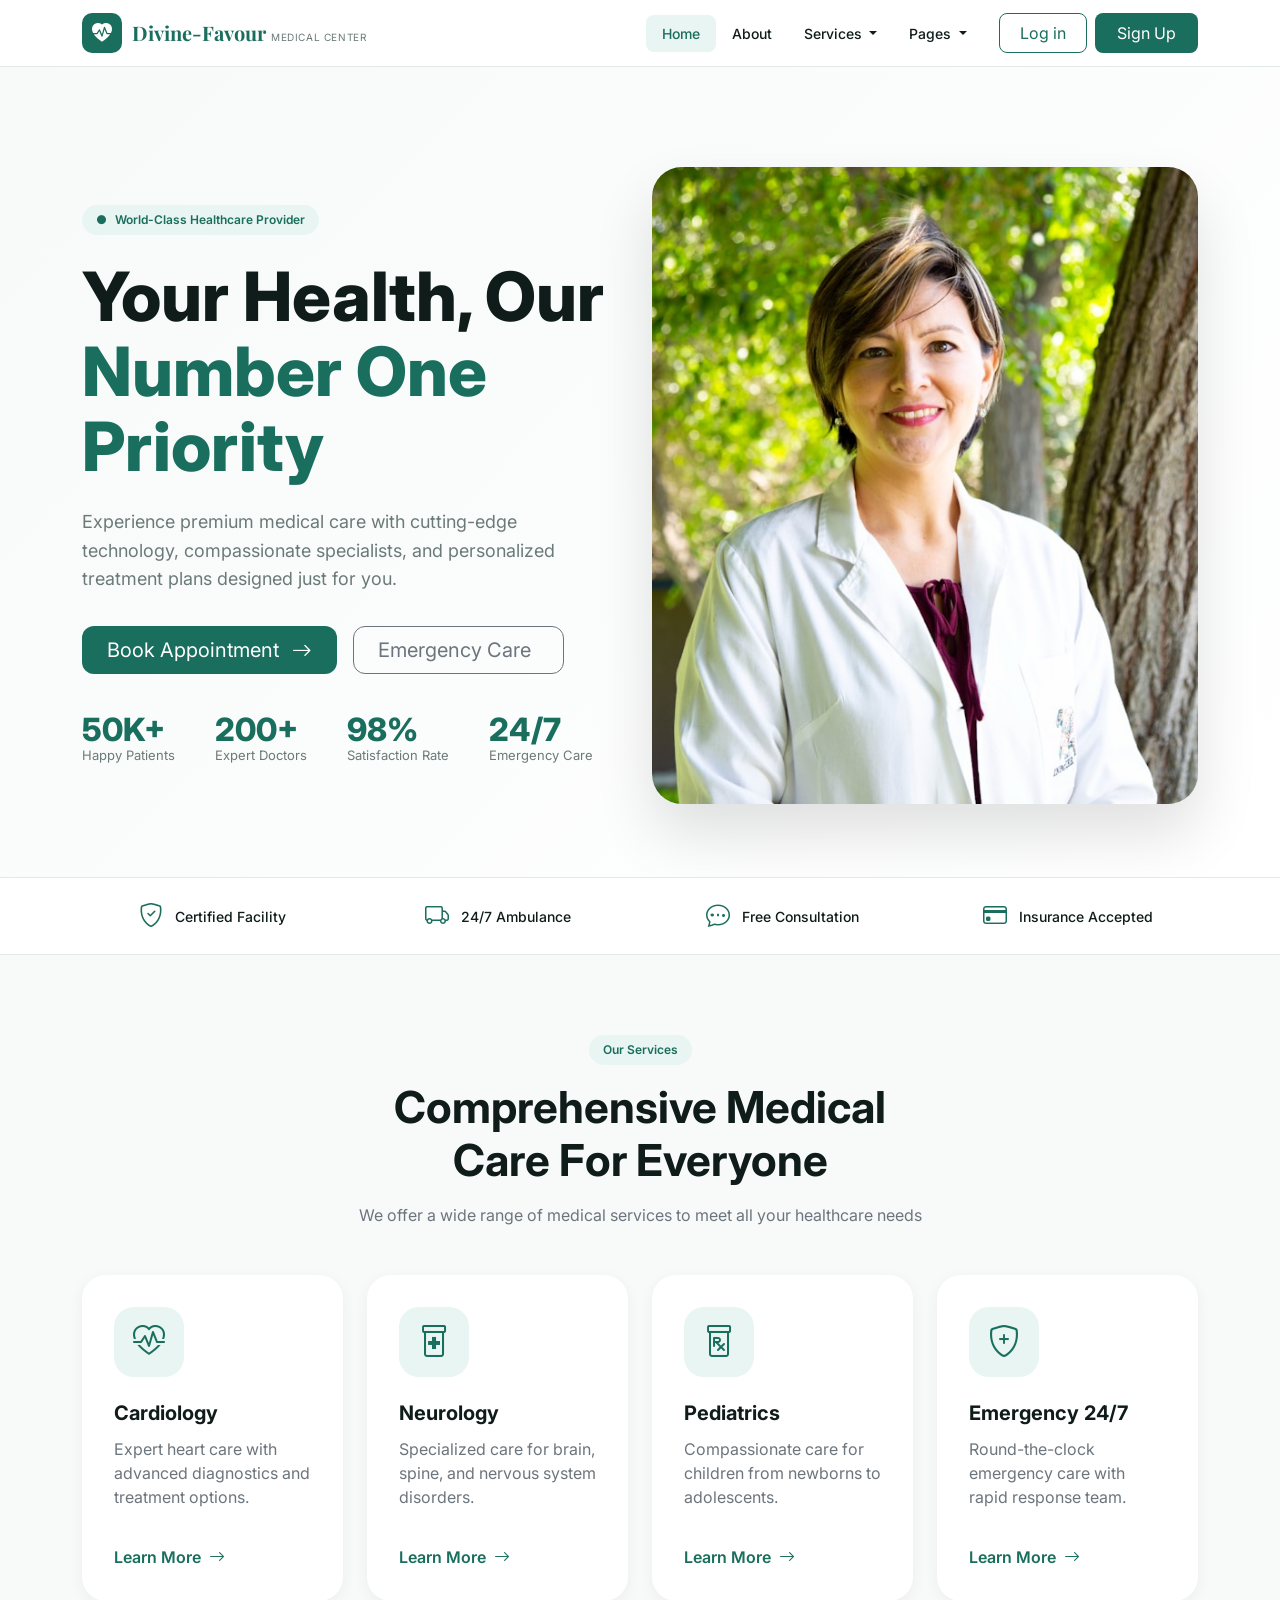
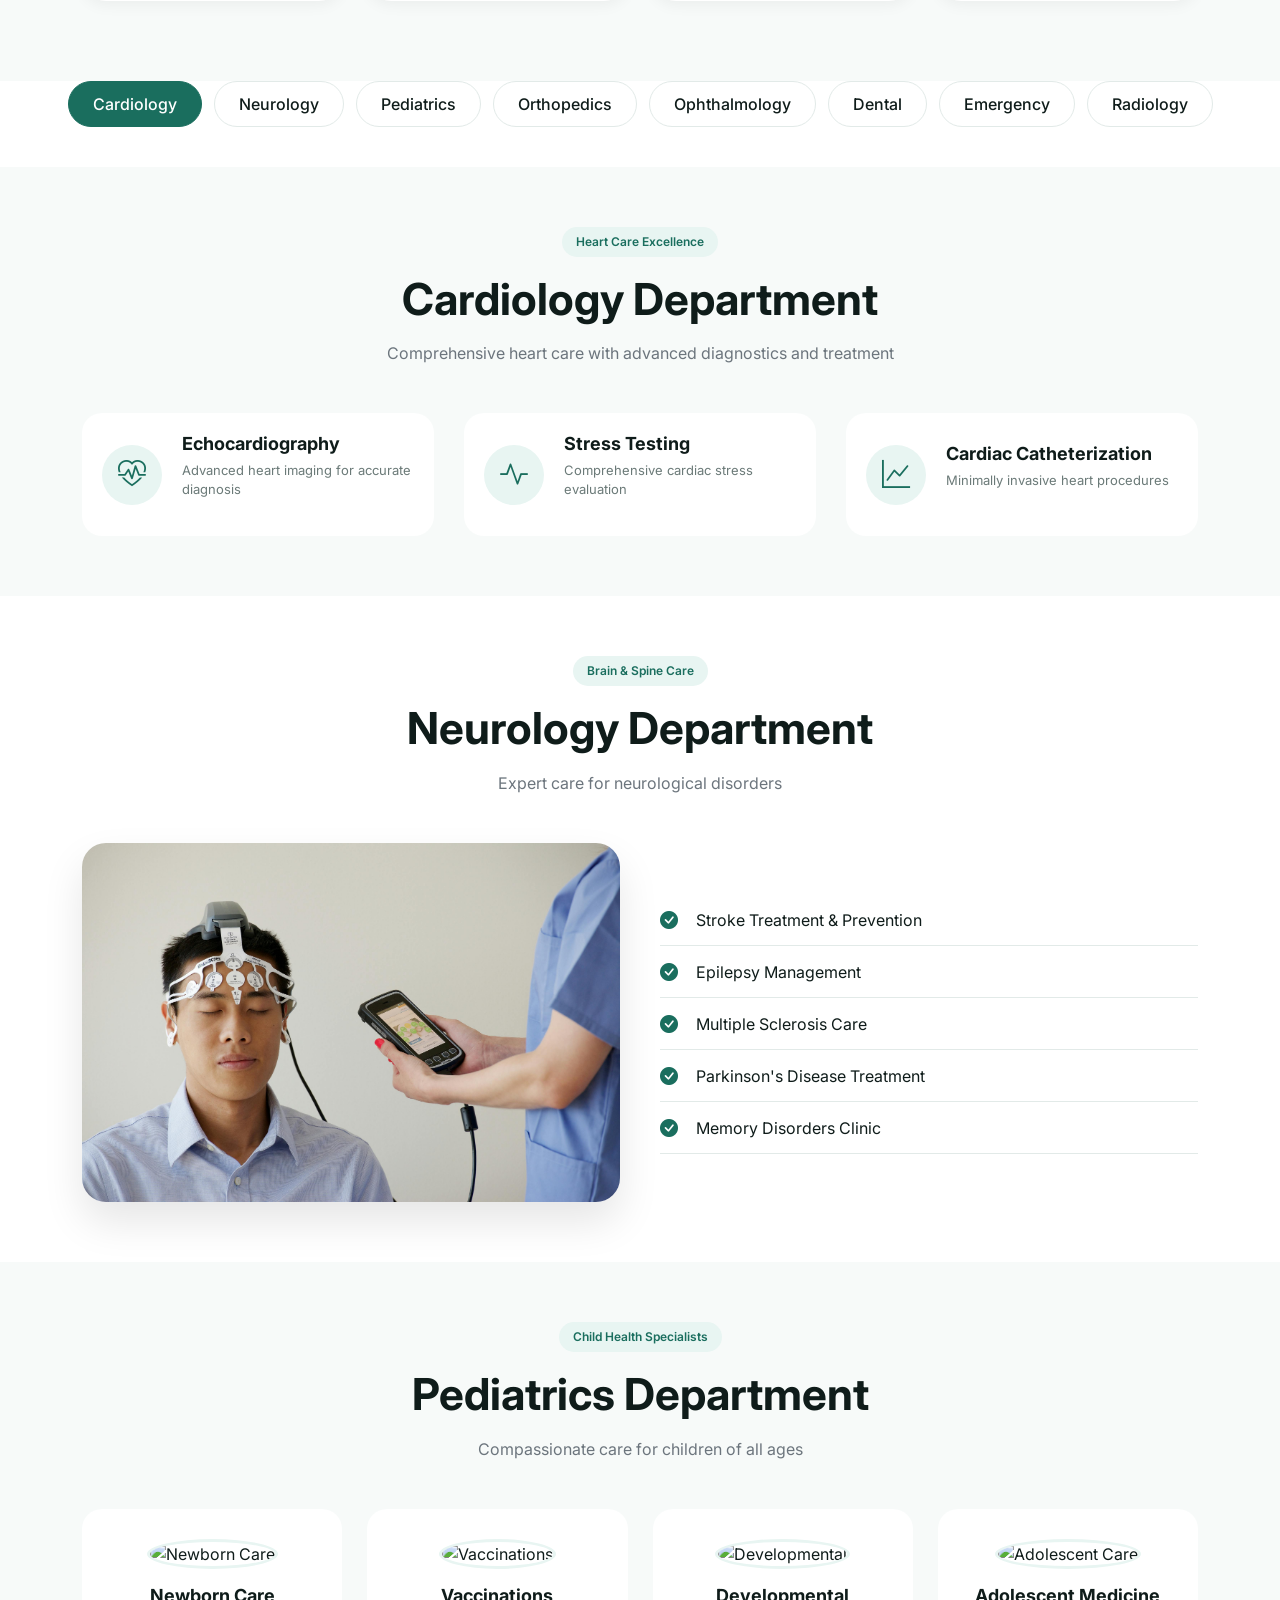
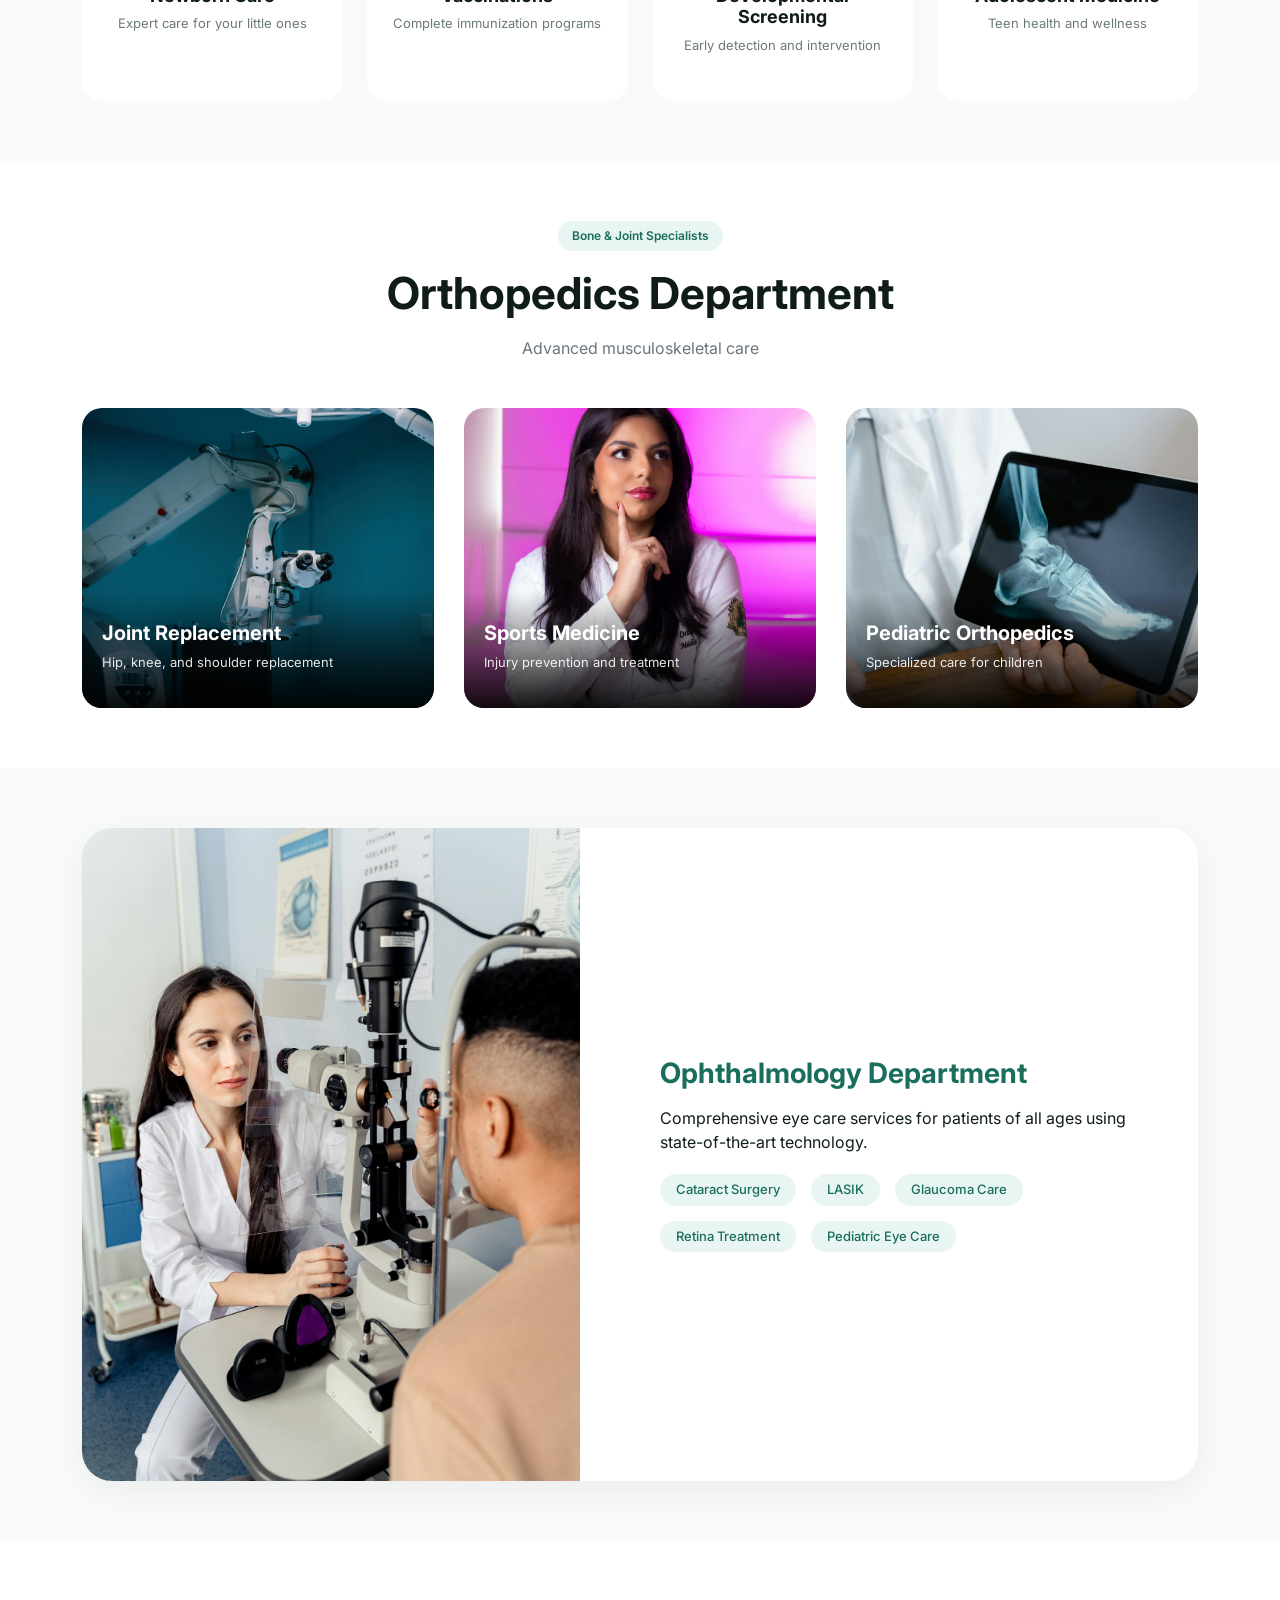
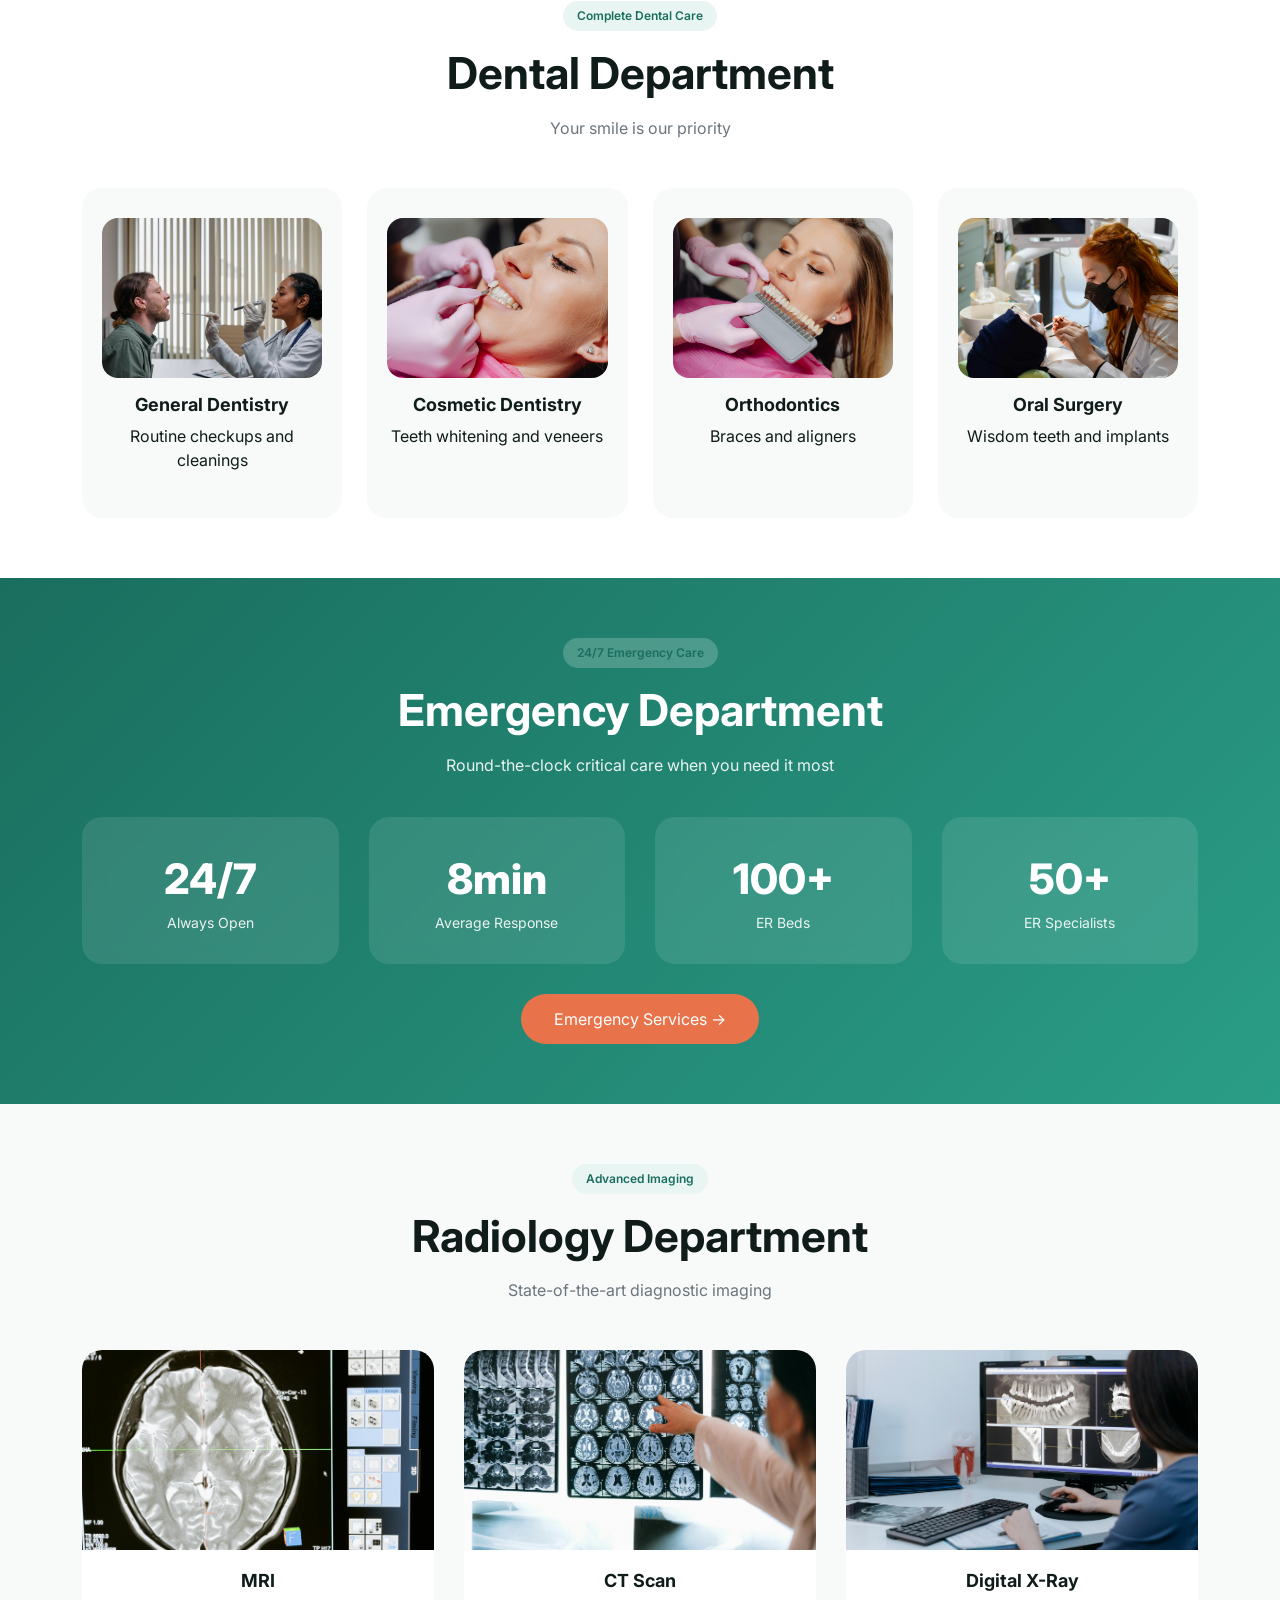
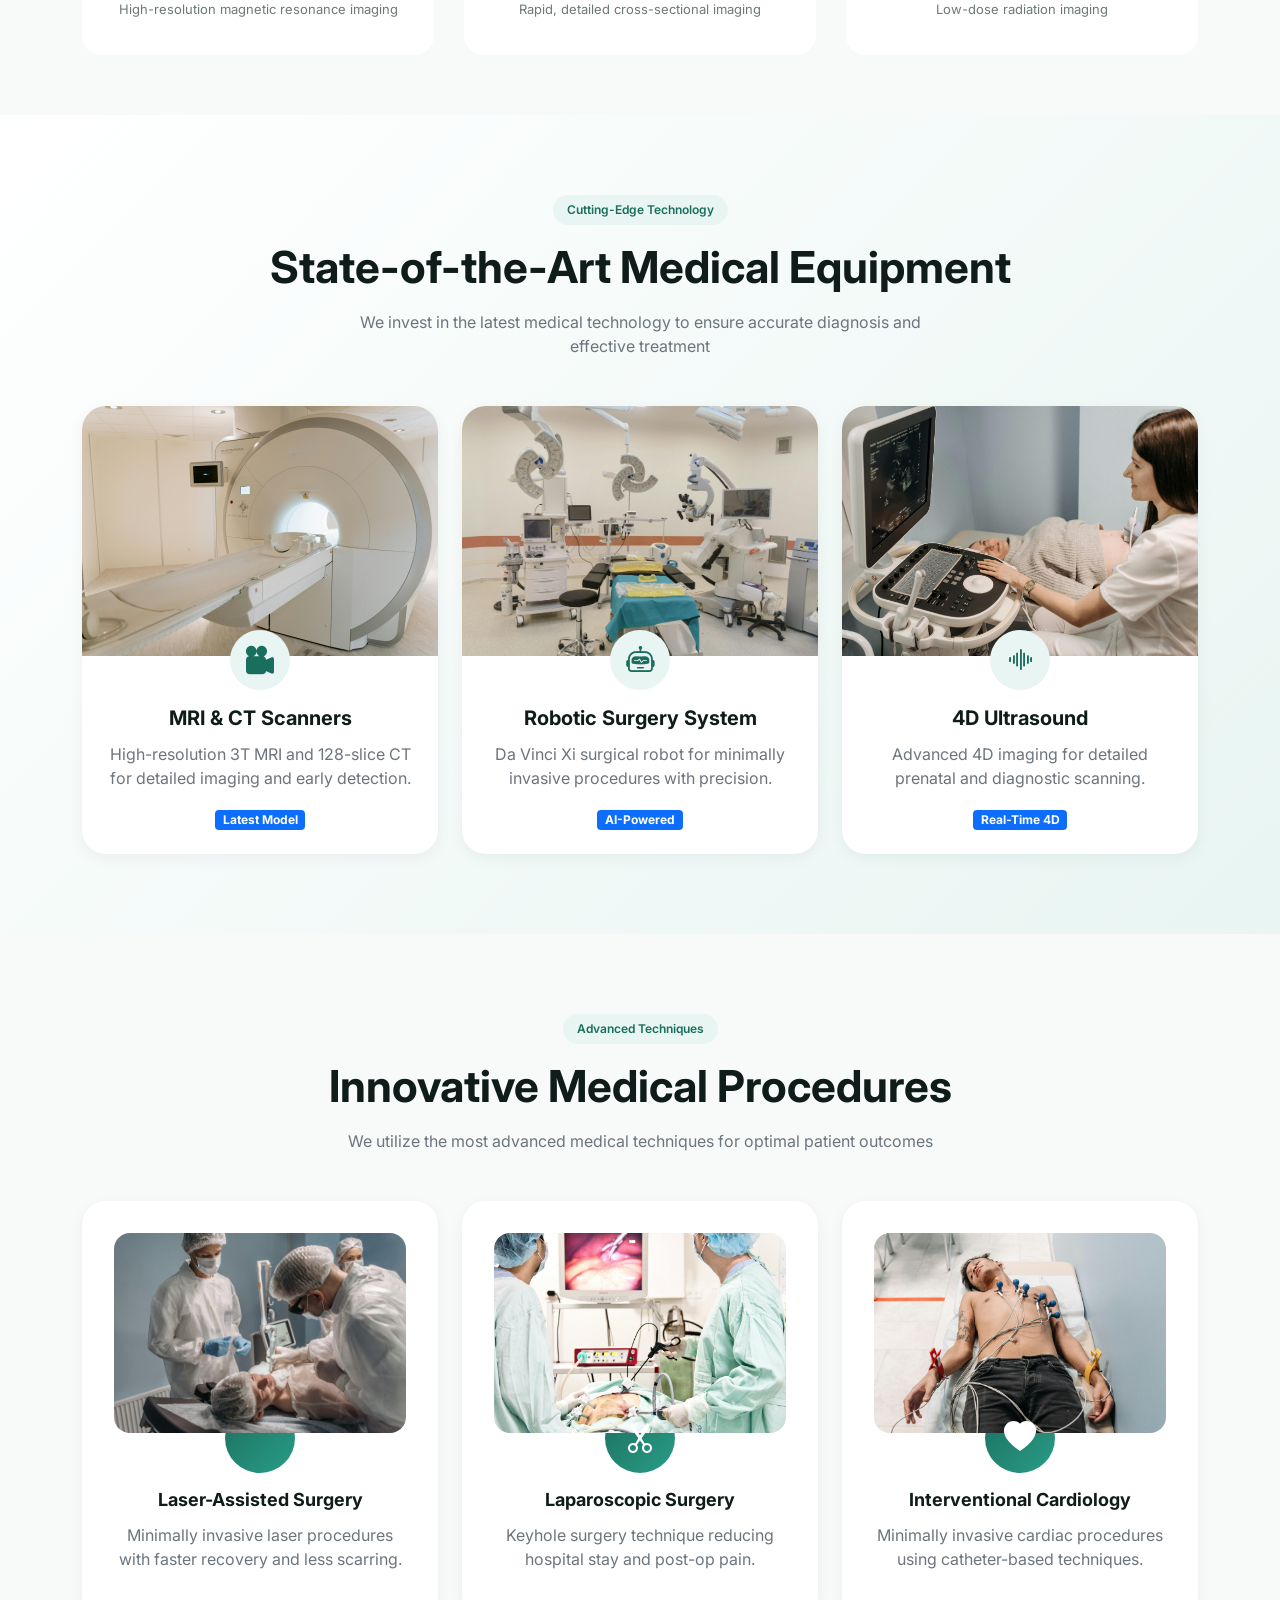
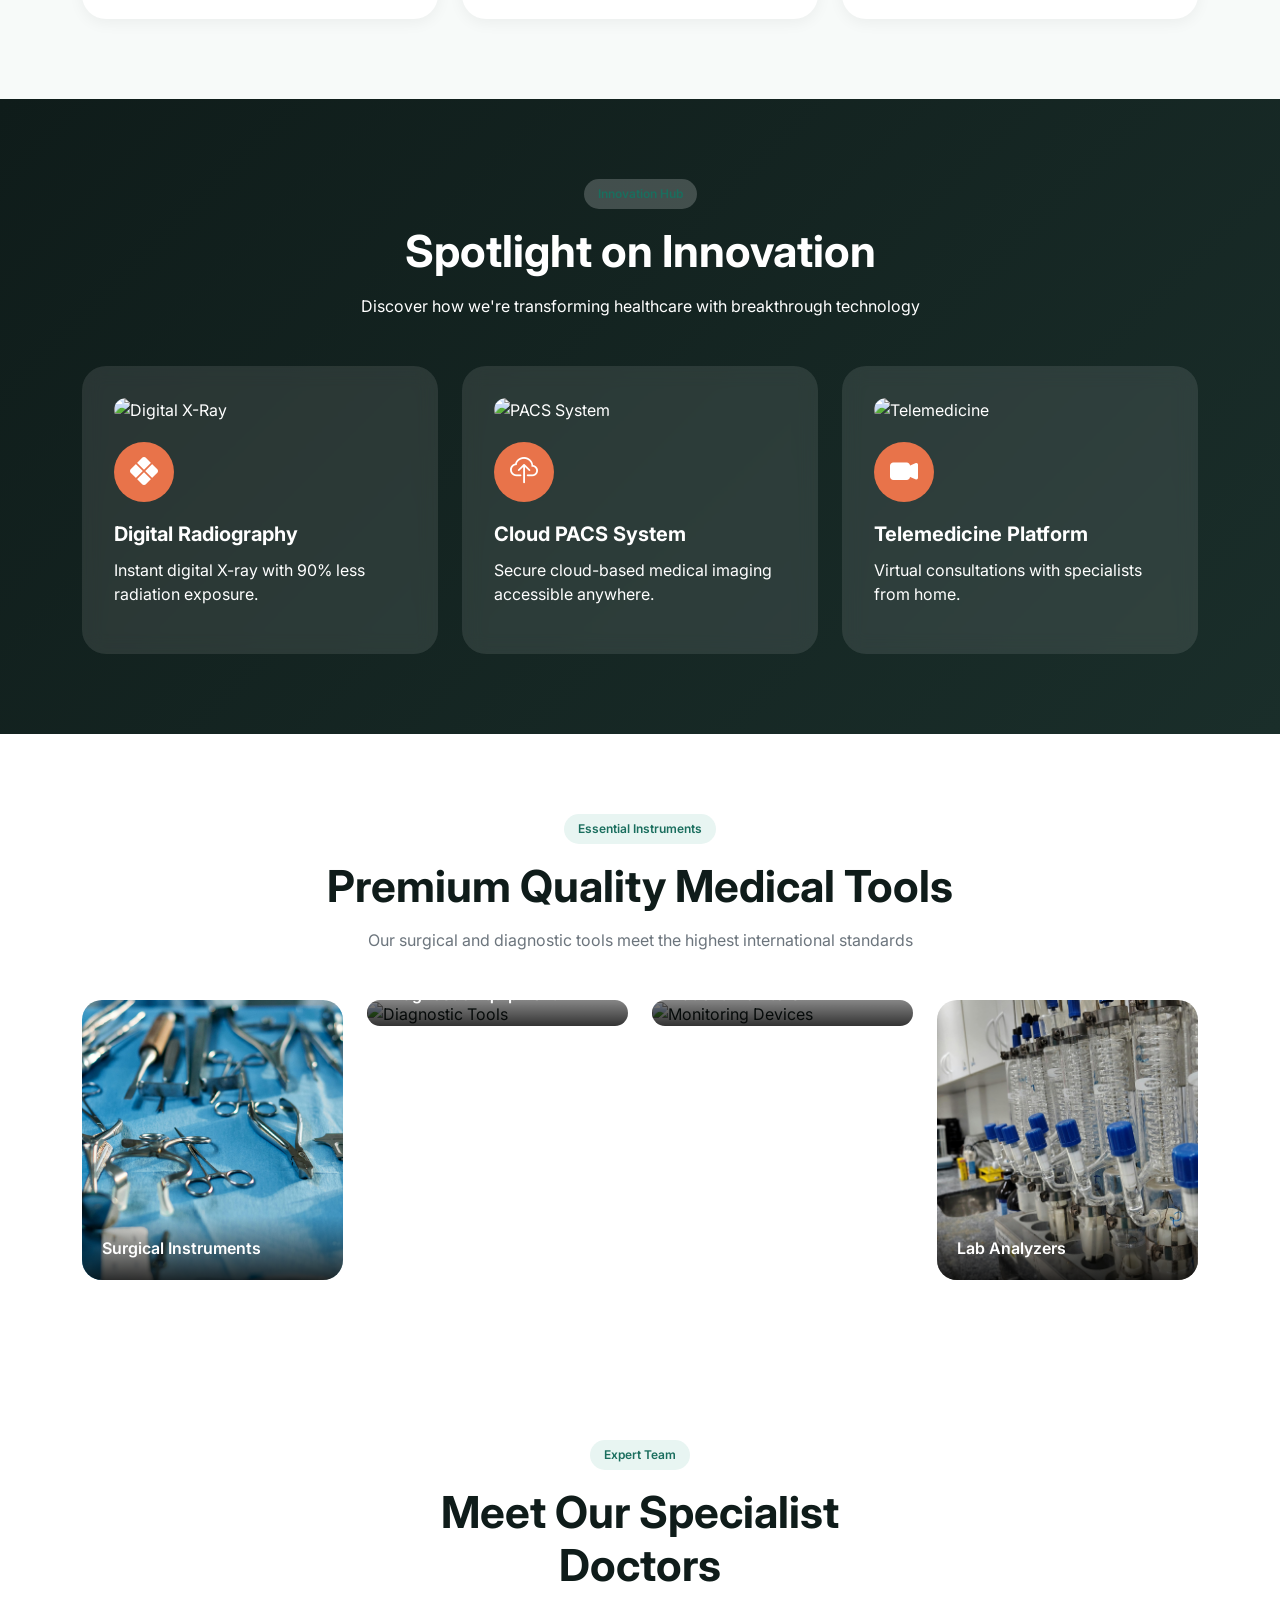
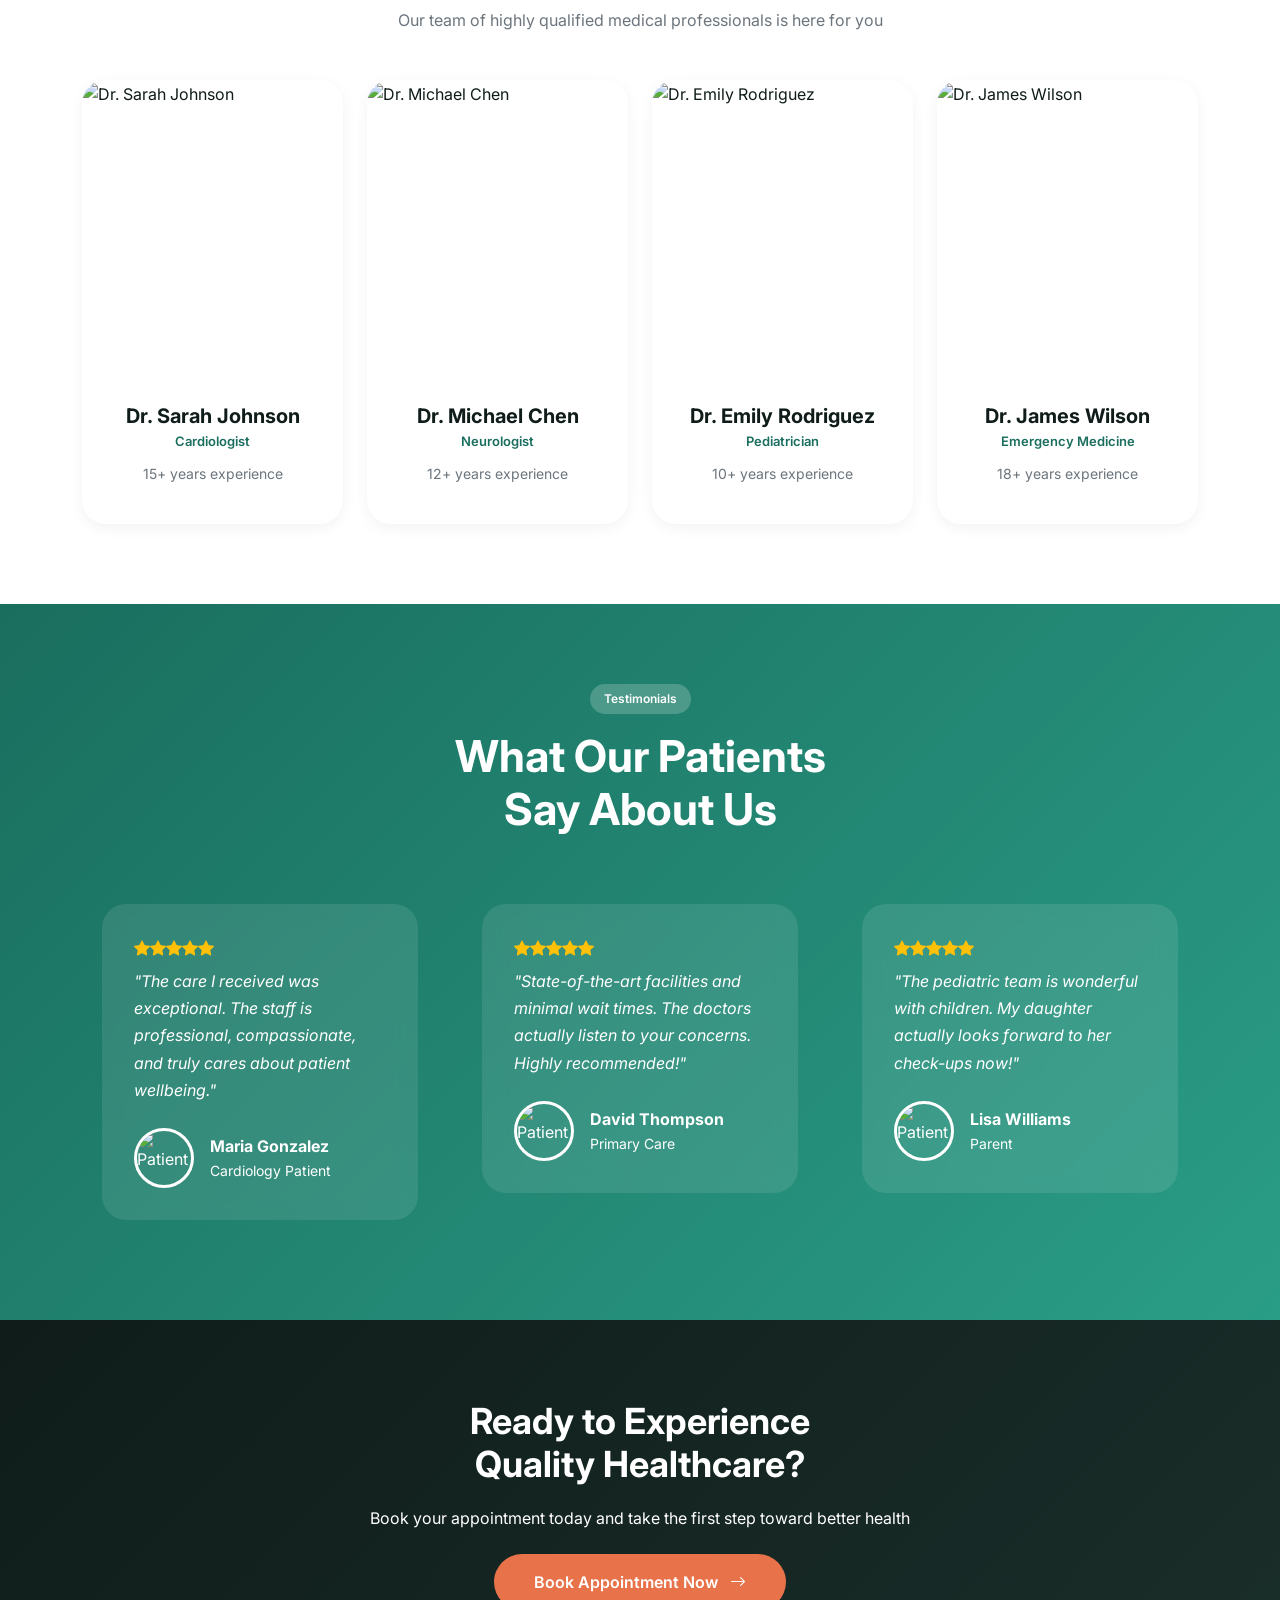
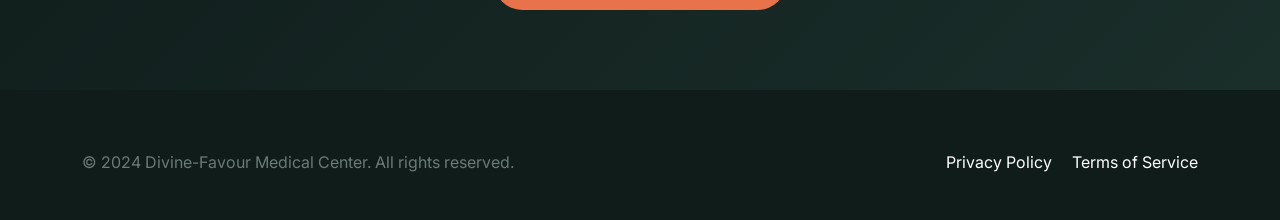
==== commit 4a0c828d: "Project 6a" ====
--- a/index.html
+++ b/index.html
@@ -165,7 +165,7 @@
       </div>
       <div class="col-lg-6">
         <div class="hero-image">
-          <img src="https://images.unsplash.com/photo-1559839734-2b71ea197ec2?w=600&h=700&fit=crop" alt="Doctor" />
+          <img src="Images/photo-1559839734-2b71ea197ec2.jpg" alt="Doctor" />
         </div>
       </div>
     </div>
@@ -221,7 +221,7 @@
       </div>
       <div class="col-lg-3 col-md-6">
         <div class="service-card">
-          <div class="service-icon"><i class="bi bi-brain"></i></div>
+          <div class="service-icon"><i class="bi bi-prescription2"></i></div>
           <h3 class="service-title">Neurology</h3>
           <p class="text-muted">Specialized care for brain, spine, and nervous system disorders.</p>
           <a href="#" class="service-link">Learn More <i class="bi bi-arrow-right"></i></a>
@@ -229,7 +229,7 @@
       </div>
       <div class="col-lg-3 col-md-6">
         <div class="service-card">
-          <div class="service-icon"><i class="bi bi-baby"></i></div>
+          <div class="service-icon"><i class="bi bi-prescription"></i></div>
           <h3 class="service-title">Pediatrics</h3>
           <p class="text-muted">Compassionate care for children from newborns to adolescents.</p>
           <a href="#" class="service-link">Learn More <i class="bi bi-arrow-right"></i></a>
@@ -312,7 +312,7 @@
     </div>
     <div class="neurology-showcase">
       <div class="neurology-image">
-        <img src="https://images.unsplash.com/photo-1576091160550-2173dba999ef?w=500&h=400&fit=crop" alt="Neurology Care">
+        <img src="/Images/pexels-kos-chiropractic-integrative-health-716706805-19034027.jpg" alt="Neurology Care">
       </div>
       <div class="neurology-content">
         <ul class="neurology-list">
@@ -370,21 +370,21 @@
     </div>
     <div class="orthopedics-grid">
       <div class="orthopedics-card">
-        <img src="https://images.unsplash.com/photo-1516549655169-df83a0774514?w=400&h=300&fit=crop" alt="Joint Replacement">
+        <img src="/Images/pexels-fernando-capetillo-94107723-36101262.jpg" alt="Joint Replacement">
         <div class="orthopedics-overlay">
           <h4>Joint Replacement</h4>
           <p>Hip, knee, and shoulder replacement</p>
         </div>
       </div>
       <div class="orthopedics-card">
-        <img src="https://images.unsplash.com/photo-1579684385127-1ef15d508118?w=400&h=300&fit=crop" alt="Sports Medicine">
+        <img src="/Images/soybreno-55ahSjut-HE-unsplash.jpg" alt="Sports Medicine">
         <div class="orthopedics-overlay">
           <h4>Sports Medicine</h4>
           <p>Injury prevention and treatment</p>
         </div>
       </div>
       <div class="orthopedics-card">
-        <img src="https://images.unsplash.com/photo-1581595220898-b073f39e2b74?w=400&h=300&fit=crop" alt="Pediatric Ortho">
+        <img src="/Images/pexels-tima-miroshnichenko-8376138.jpg" alt="Pediatric Ortho">
         <div class="orthopedics-overlay">
           <h4>Pediatric Orthopedics</h4>
           <p>Specialized care for children</p>
@@ -399,7 +399,7 @@
   <div class="container">
     <div class="ophthalmology-container">
       <div class="ophthalmology-image">
-        <img src="https://images.unsplash.com/photo-1516549655169-df83a0774514?w=500&h=400&fit=crop" alt="Eye Care">
+        <img src="/Images/pexels-shkrabaanthony-6749710.jpg" alt="Eye Care">
       </div>
       <div class="ophthalmology-content">
         <h3>Ophthalmology Department</h3>
@@ -426,22 +426,22 @@
     </div>
     <div class="dental-grid">
       <div class="dental-card">
-        <img src="https://images.unsplash.com/photo-1583911860205-72f8ac8ddcbe?w=300&h=200&fit=crop" alt="General Dentistry">
+        <img src="/Images/pexels-cottonbro-7579824.jpg" alt="General Dentistry">
         <h4>General Dentistry</h4>
         <p>Routine checkups and cleanings</p>
       </div>
       <div class="dental-card">
-        <img src="https://images.unsplash.com/photo-1516549655169-df83a0774514?w=300&h=200&fit=crop" alt="Cosmetic Dentistry">
+        <img src="Images/pexels-karola-g-6627571.jpg" alt="Cosmetic Dentistry">
         <h4>Cosmetic Dentistry</h4>
         <p>Teeth whitening and veneers</p>
       </div>
       <div class="dental-card">
-        <img src="https://images.unsplash.com/photo-1579684385127-1ef15d508118?w=300&h=200&fit=crop" alt="Orthodontics">
+        <img src="/Images/pexels-karola-g-6627570.jpg" alt="Orthodontics">
         <h4>Orthodontics</h4>
         <p>Braces and aligners</p>
       </div>
       <div class="dental-card">
-        <img src="https://images.unsplash.com/photo-1581595220898-b073f39e2b74?w=300&h=200&fit=crop" alt="Oral Surgery">
+        <img src="/Images/pexels-arda-kaykisiz-672105204-19976578.jpg" alt="Oral Surgery">
         <h4>Oral Surgery</h4>
         <p>Wisdom teeth and implants</p>
       </div>
@@ -487,17 +487,17 @@
     </div>
     <div class="radiology-grid">
       <div class="radiology-card">
-        <img src="https://images.unsplash.com/photo-1581595220898-b073f39e2b74?w=400&h=250&fit=crop" alt="MRI">
+        <img src="/Images/pexels-mart-production-7089020.jpg" alt="MRI">
         <h4>MRI</h4>
         <p>High-resolution magnetic resonance imaging</p>
       </div>
       <div class="radiology-card">
-        <img src="https://images.unsplash.com/photo-1516549655169-df83a0774514?w=400&h=250&fit=crop" alt="CT Scan">
+        <img src="/Images/pexels-shvetsa-4226264.jpg" alt="CT Scan">
         <h4>CT Scan</h4>
         <p>Rapid, detailed cross-sectional imaging</p>
       </div>
       <div class="radiology-card">
-        <img src="https://images.unsplash.com/photo-1588776814546-1ffcf47267a5?w=400&h=250&fit=crop" alt="X-Ray">
+        <img src="/Images/pexels-cottonbro-6502039.jpg" alt="X-Ray">
         <h4>Digital X-Ray</h4>
         <p>Low-dose radiation imaging</p>
       </div>
@@ -524,7 +524,7 @@
     <div class="row g-4">
       <div class="col-lg-4 col-md-6">
         <div class="equipment-card">
-          <img src="https://images.unsplash.com/photo-1581595220898-b073f39e2b74?w=400&h=300&fit=crop" alt="MRI Machine" class="equipment-img" />
+          <img src="/Images/pexels-mart-production-7089017.jpg" alt="MRI Machine" class="equipment-img" />
           <div class="equipment-info">
             <div class="equipment-icon"><i class="bi bi-camera-reels-fill"></i></div>
             <h3 class="equipment-title">MRI & CT Scanners</h3>
@@ -535,7 +535,7 @@
       </div>
       <div class="col-lg-4 col-md-6">
         <div class="equipment-card">
-          <img src="https://images.unsplash.com/photo-1516549655169-df83a0774514?w=400&h=300&fit=crop" alt="Surgical Robot" class="equipment-img" />
+          <img src="/Images/pexels-tkirkgoz-12104186.jpg" alt="Surgical Robot" class="equipment-img" />
           <div class="equipment-info">
             <div class="equipment-icon"><i class="bi bi-robot"></i></div>
             <h3 class="equipment-title">Robotic Surgery System</h3>
@@ -546,7 +546,7 @@
       </div>
       <div class="col-lg-4 col-md-6">
         <div class="equipment-card">
-          <img src="https://images.unsplash.com/photo-1588776814546-1ffcf47267a5?w=400&h=300&fit=crop" alt="Ultrasound" class="equipment-img" />
+          <img src="/Images/pexels-pavel-danilyuk-7108418.jpg" alt="Ultrasound" class="equipment-img" />
           <div class="equipment-info">
             <div class="equipment-icon"><i class="bi bi-soundwave"></i></div>
             <h3 class="equipment-title">4D Ultrasound</h3>
@@ -572,7 +572,7 @@
     <div class="row g-4">
       <div class="col-md-4">
         <div class="technique-card">
-          <img src="https://images.unsplash.com/photo-1530026405186-ed1f139313f8?w=400&h=250&fit=crop" alt="Laser Surgery" class="technique-img" />
+          <img src="/Images/pexels-pavel-danilyuk-7108225.jpg" alt="Laser Surgery" class="technique-img" />
           <div class="technique-icon"><i class="bi bi-laser"></i></div>
           <h3 class="technique-title">Laser-Assisted Surgery</h3>
           <p class="text-muted">Minimally invasive laser procedures with faster recovery and less scarring.</p>
@@ -580,7 +580,7 @@
       </div>
       <div class="col-md-4">
         <div class="technique-card">
-          <img src="https://images.unsplash.com/photo-1579684385127-1ef15d508118?w=400&h=250&fit=crop" alt="Keyhole Surgery" class="technique-img" />
+          <img src="Images/pexels-alexandra-haddad-498687-9317204.jpg" alt="Keyhole Surgery" class="technique-img" />
           <div class="technique-icon"><i class="bi bi-scissors"></i></div>
           <h3 class="technique-title">Laparoscopic Surgery</h3>
           <p class="text-muted">Keyhole surgery technique reducing hospital stay and post-op pain.</p>
@@ -588,7 +588,7 @@
       </div>
       <div class="col-md-4">
         <div class="technique-card">
-          <img src="https://images.unsplash.com/photo-1576091160550-2173dba999ef?w=400&h=250&fit=crop" alt="Cardiac Procedure" class="technique-img" />
+          <img src="Images/pexels-pavel-danilyuk-7108364.jpg" alt="Cardiac Procedure" class="technique-img" />
           <div class="technique-icon"><i class="bi bi-heart-fill"></i></div>
           <h3 class="technique-title">Interventional Cardiology</h3>
           <p class="text-muted">Minimally invasive cardiac procedures using catheter-based techniques.</p>
@@ -650,7 +650,7 @@
     <div class="row g-4">
       <div class="col-md-3 col-6">
         <div class="gallery-item">
-          <img src="https://images.unsplash.com/photo-1583911860205-72f8ac8ddcbe?w=300&h=250&fit=crop" alt="Surgical Instruments" class="gallery-img" />
+          <img src="Images/pexels-cottonbro-7585320.jpg" alt="Surgical Instruments" class="gallery-img" />
           <div class="gallery-overlay"><p class="gallery-title">Surgical Instruments</p></div>
         </div>
       </div>
@@ -668,7 +668,7 @@
       </div>
       <div class="col-md-3 col-6">
         <div class="gallery-item">
-          <img src="https://images.unsplash.com/photo-1581595220898-b073f39e2b74?w=300&h=250&fit=crop" alt="Lab Equipment" class="gallery-img" />
+          <img src="Images/pexels-kleison-leopoldino-219870943-32769363.jpg" alt="Lab Equipment" class="gallery-img" />
           <div class="gallery-overlay"><p class="gallery-title">Lab Analyzers</p></div>
         </div>
       </div>
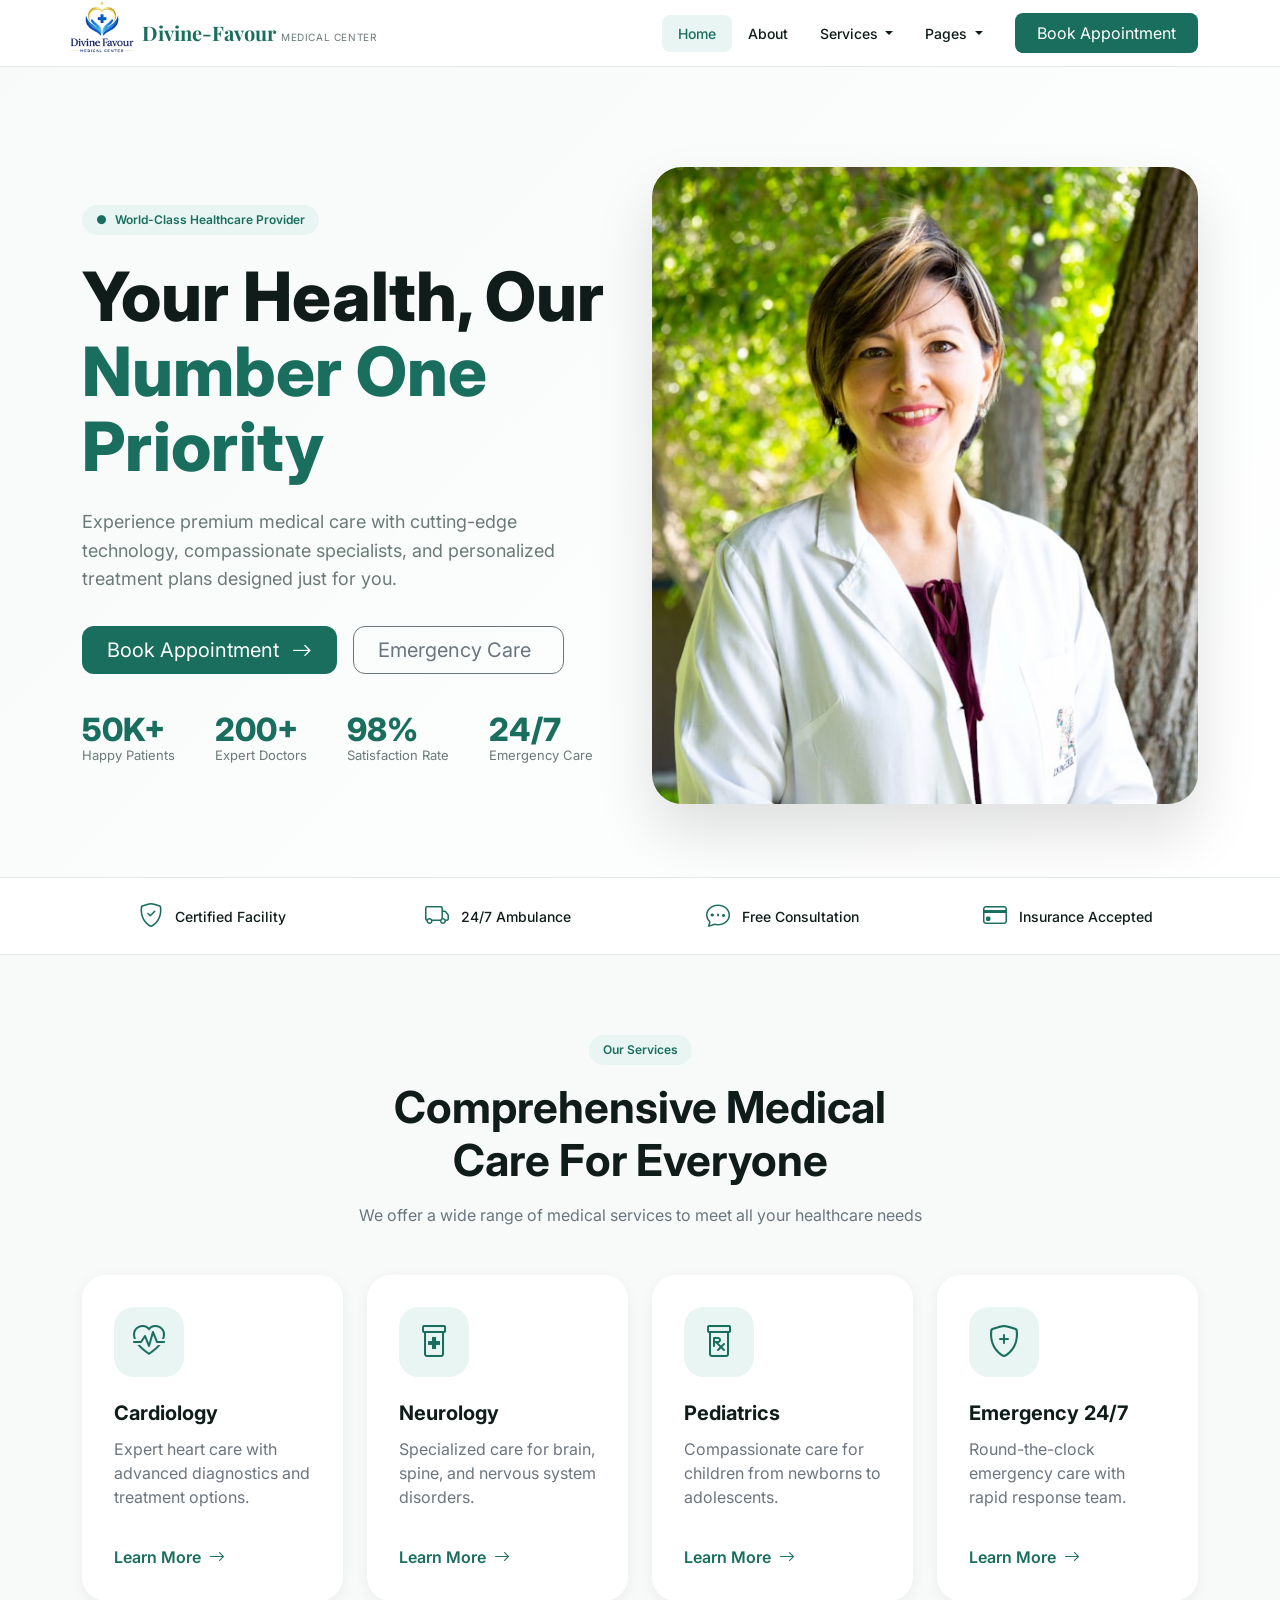
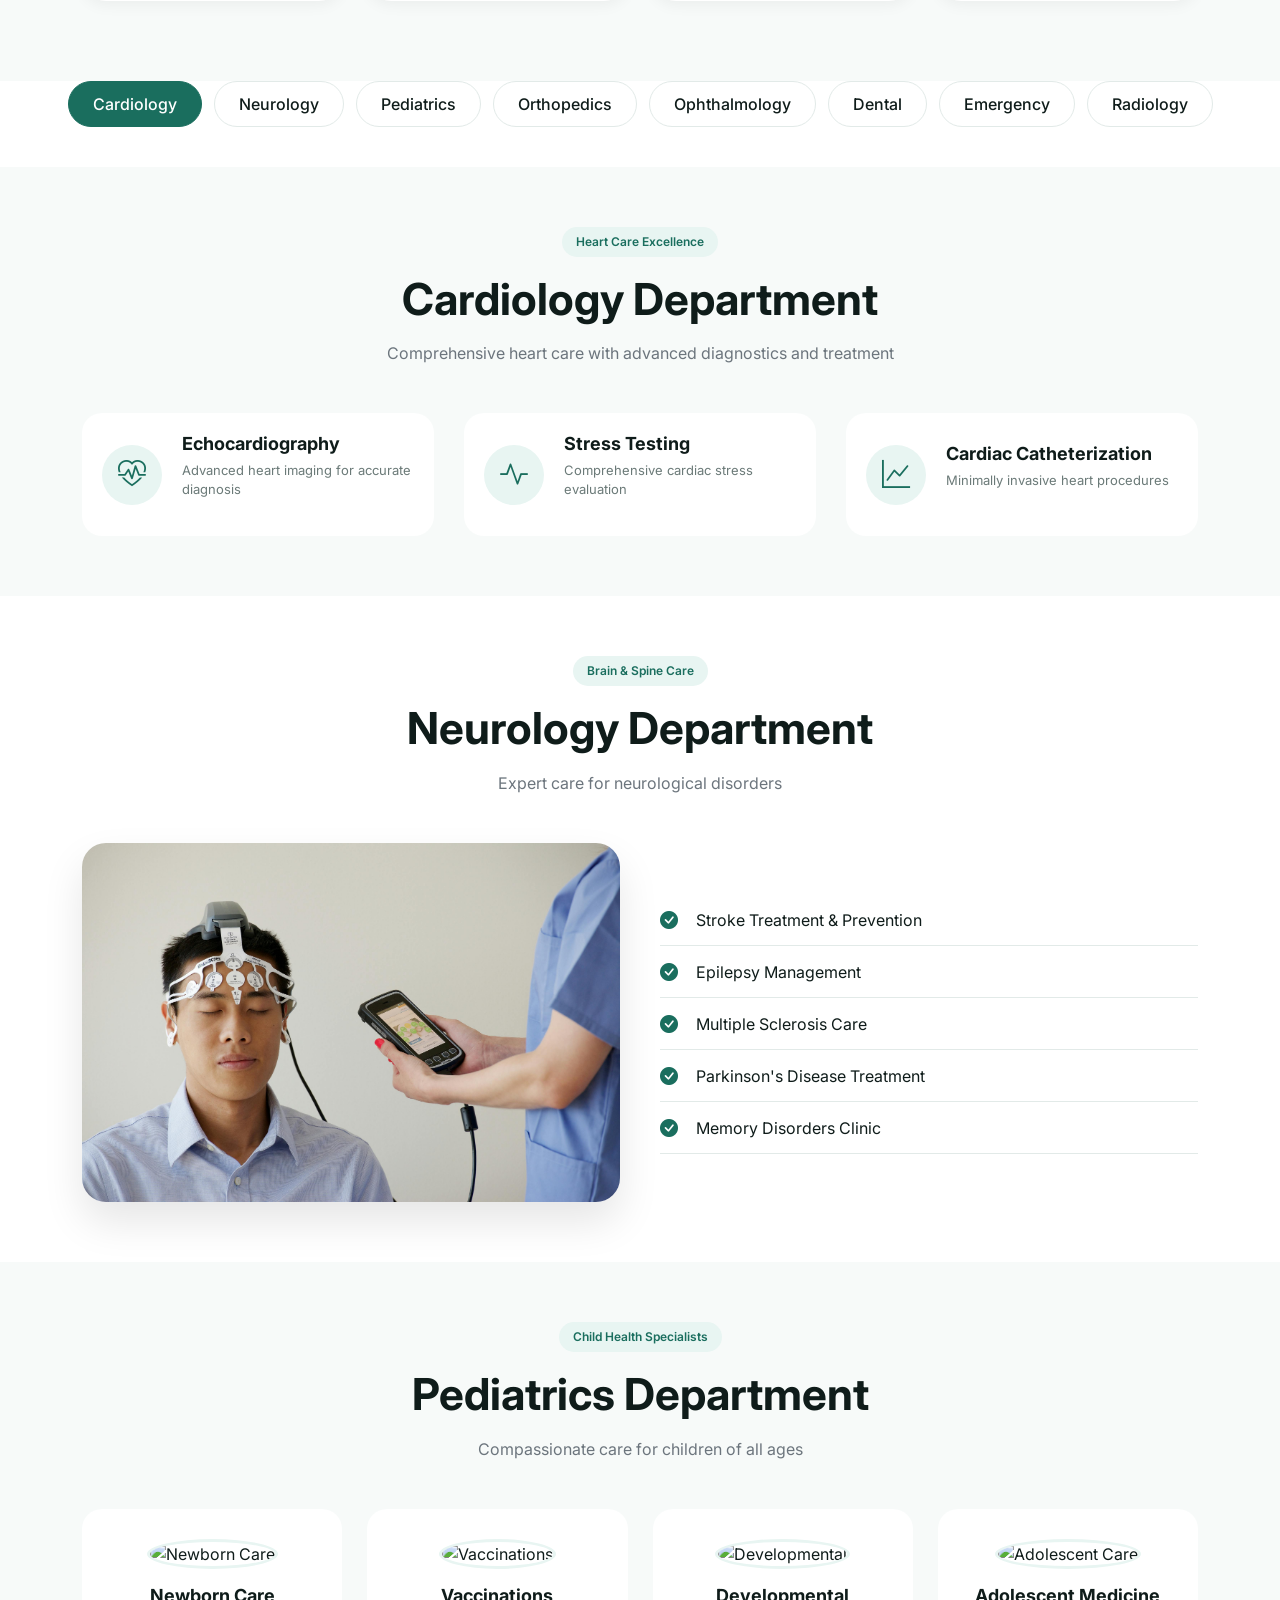
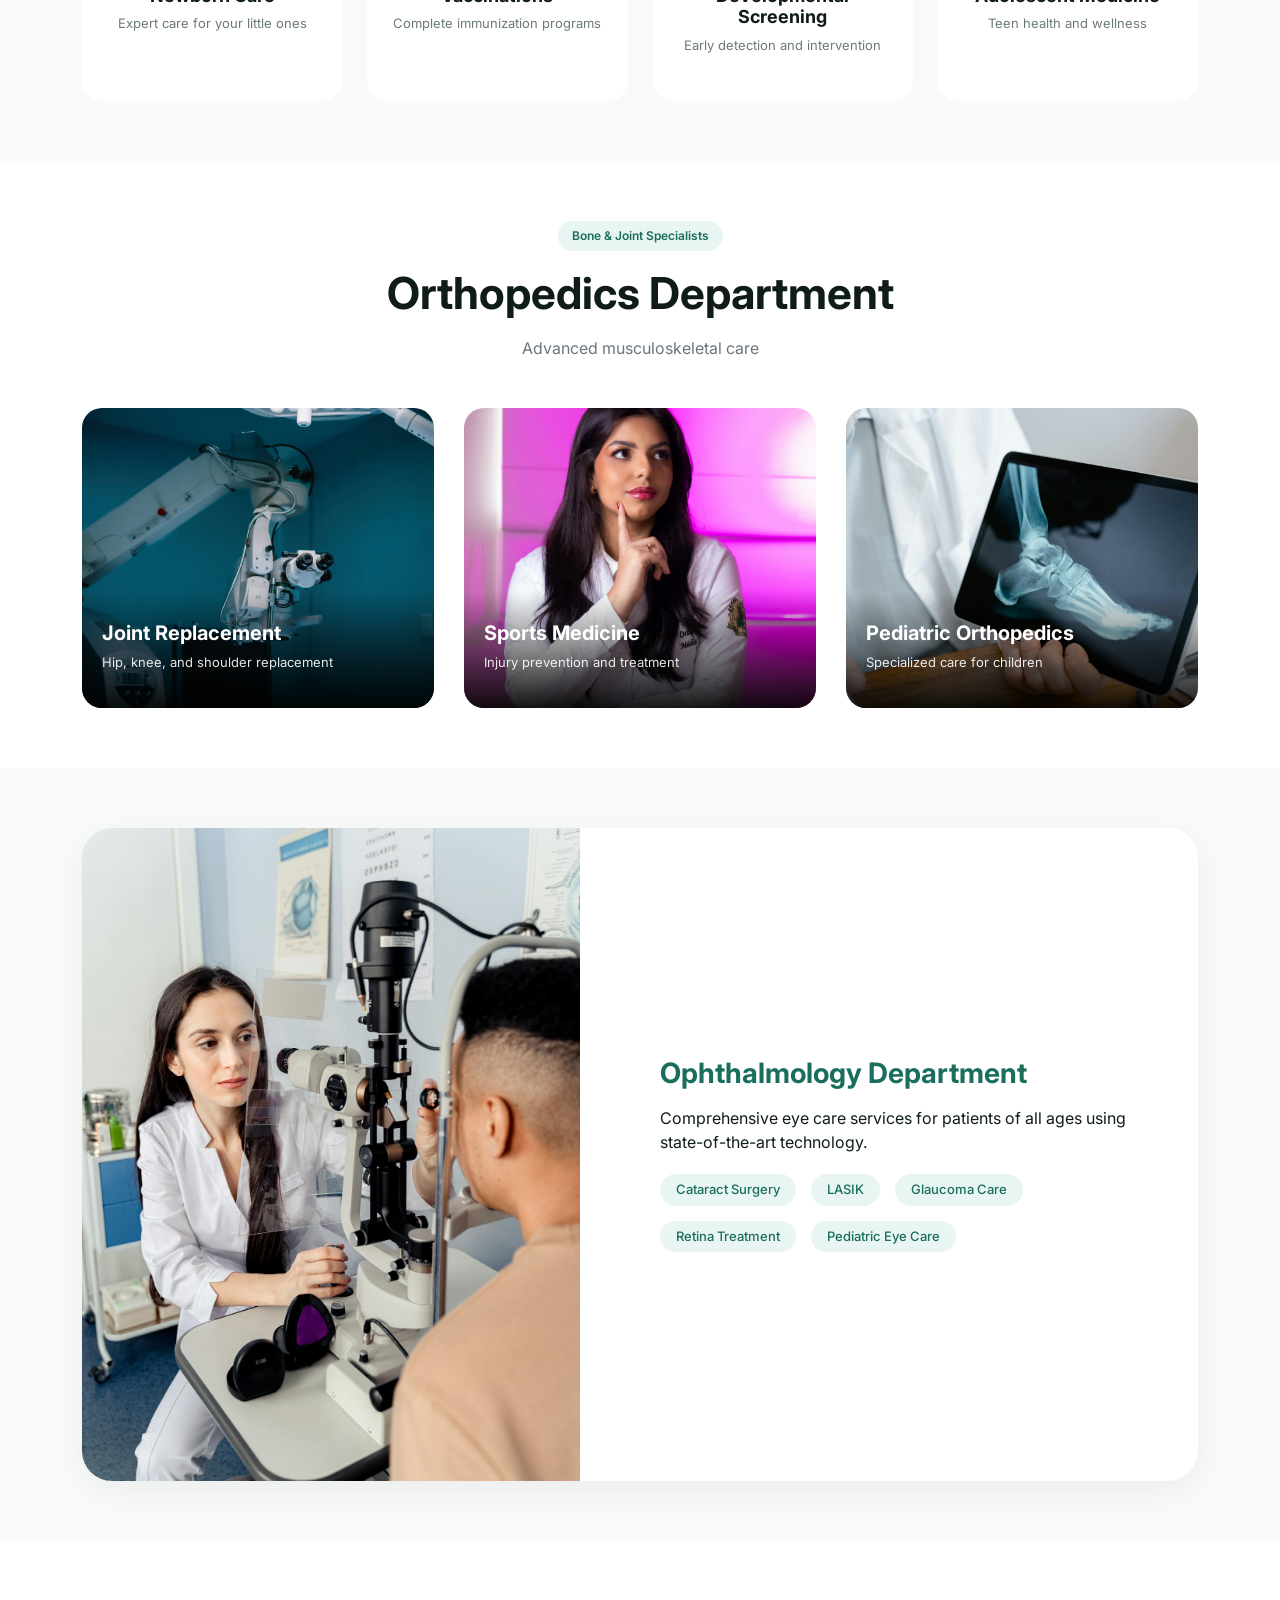
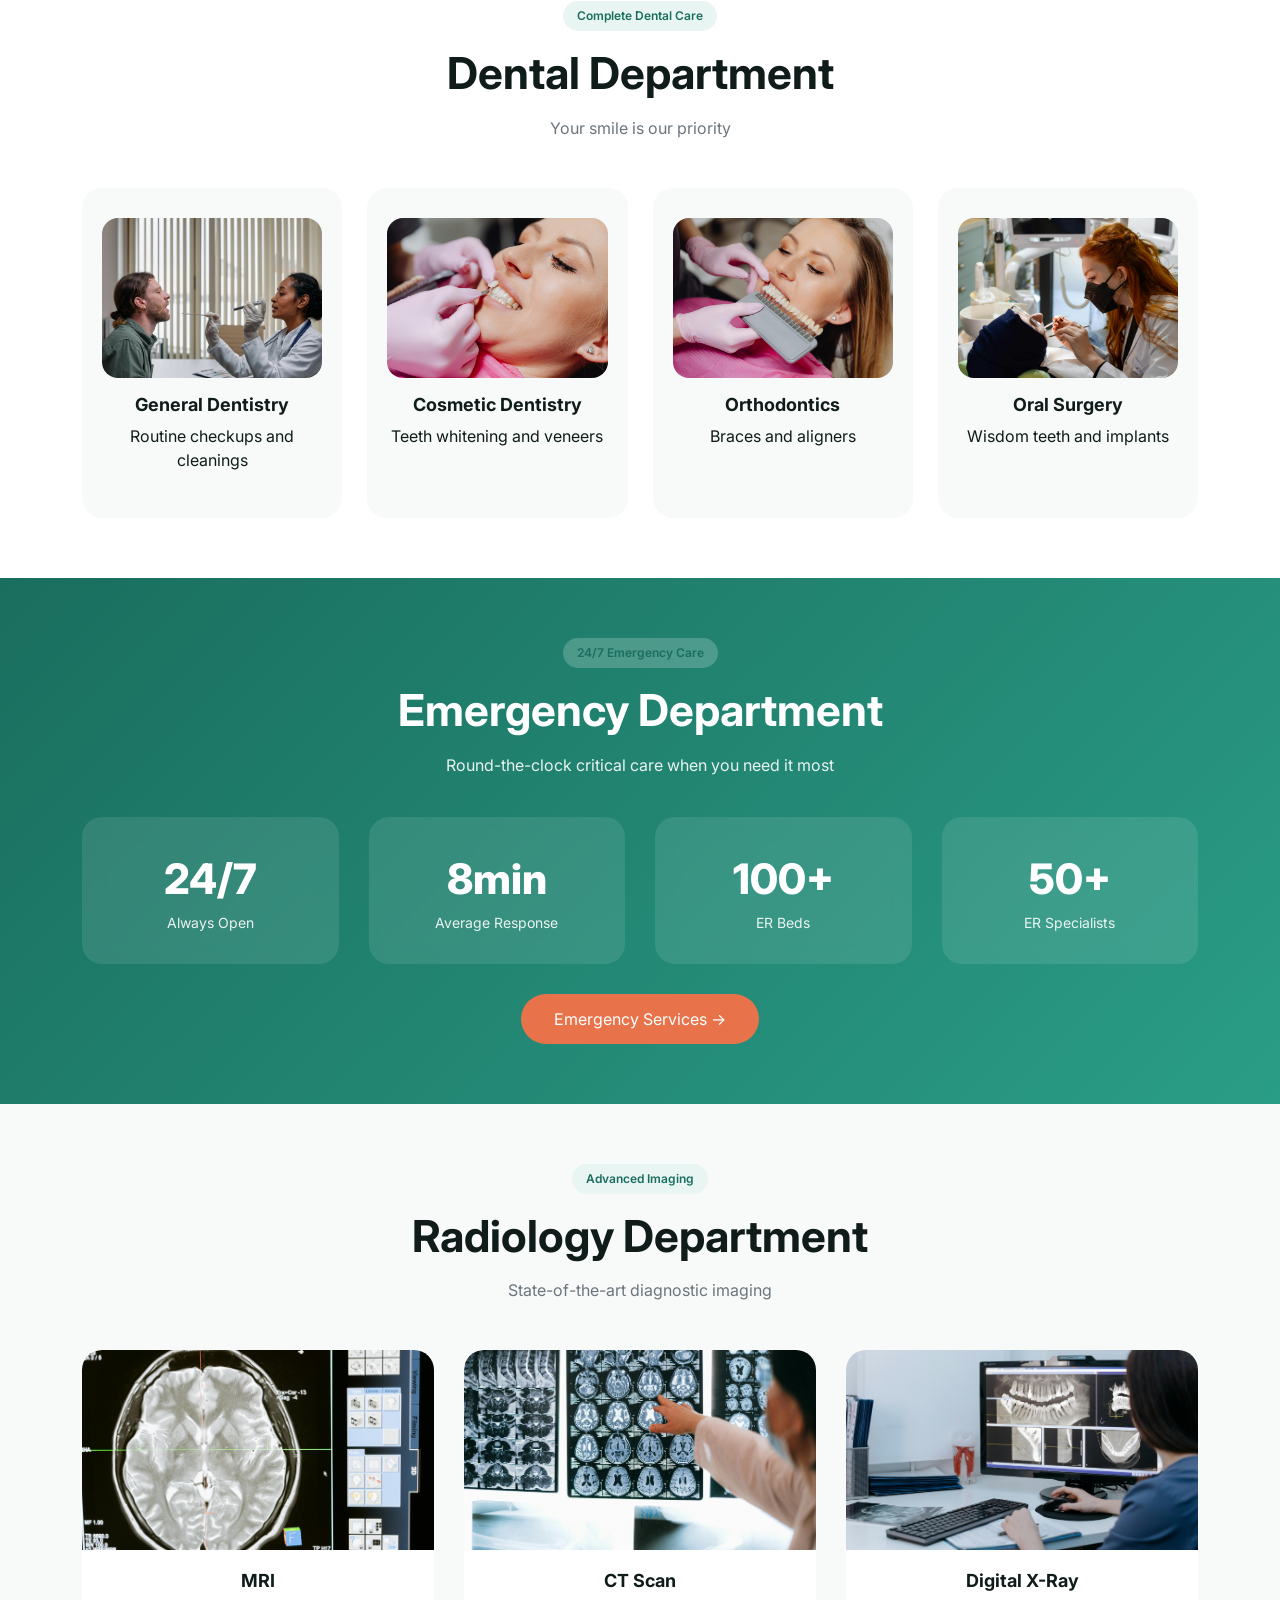
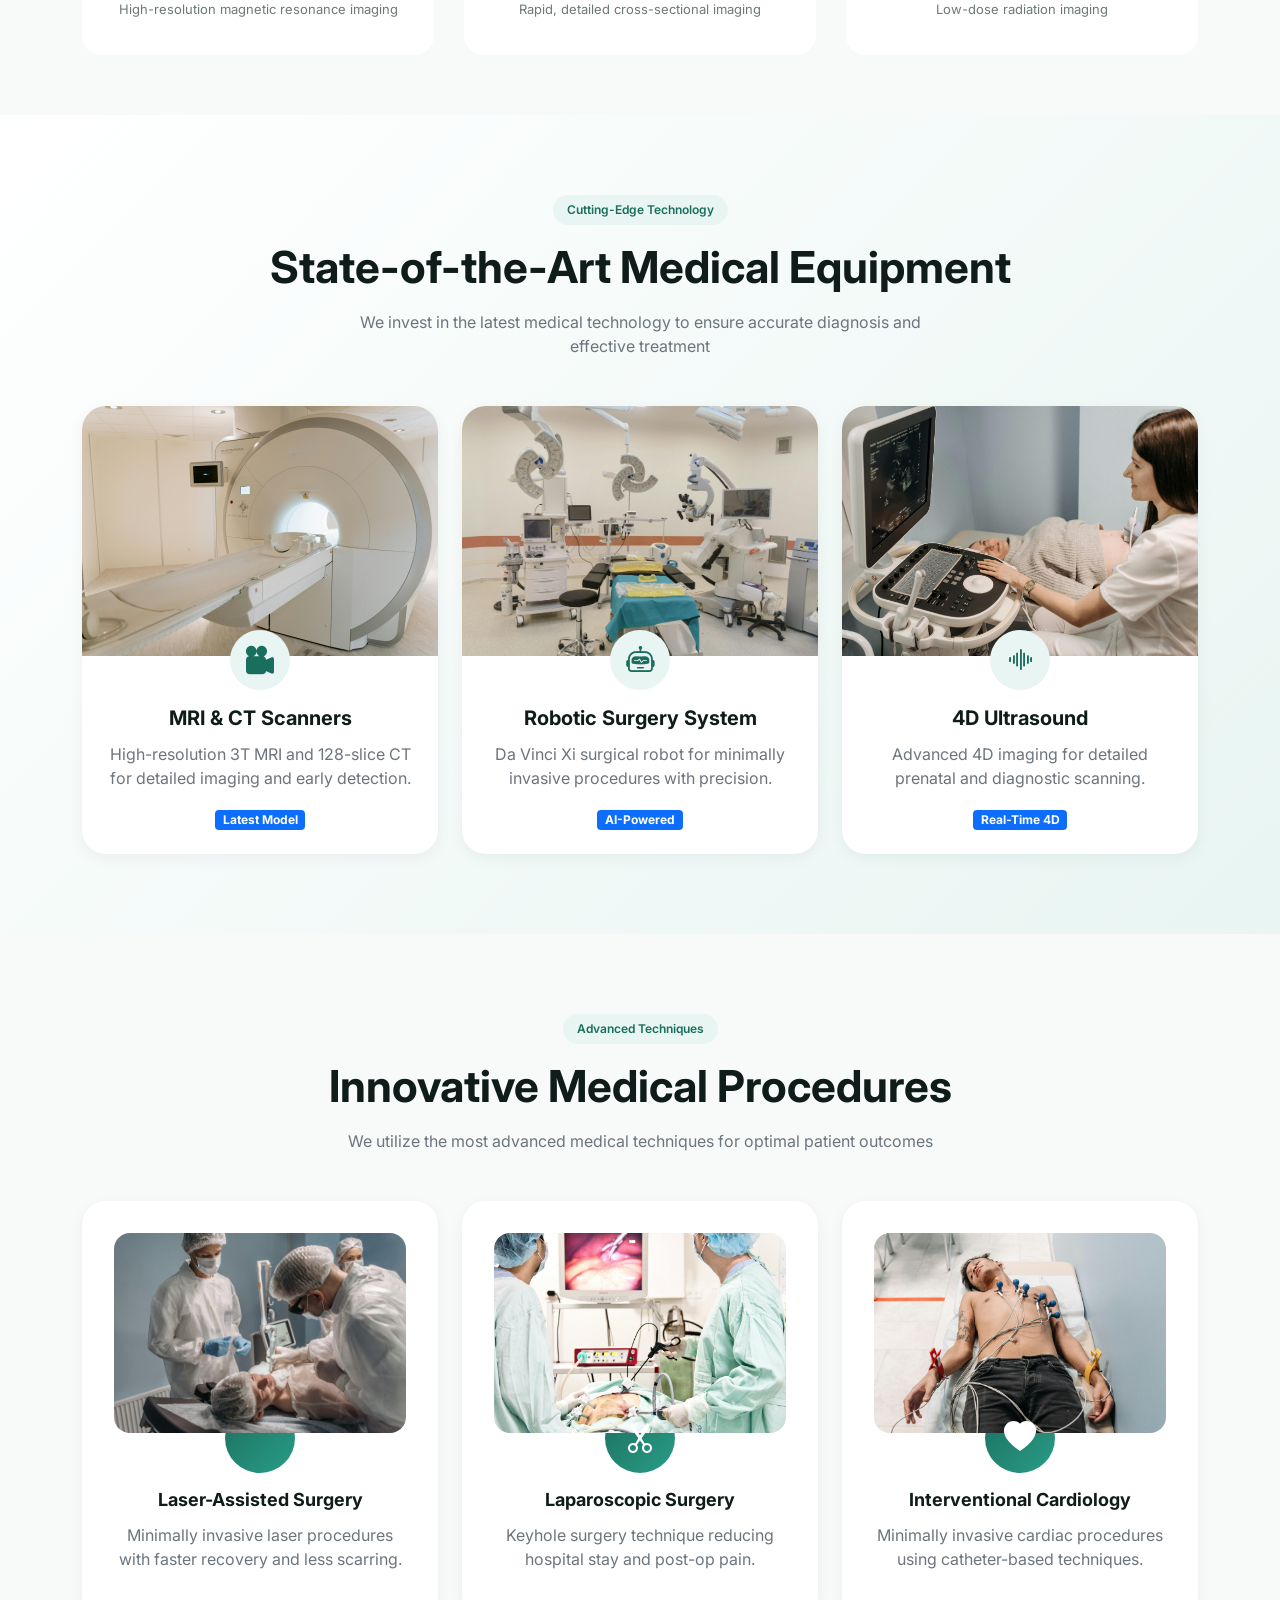
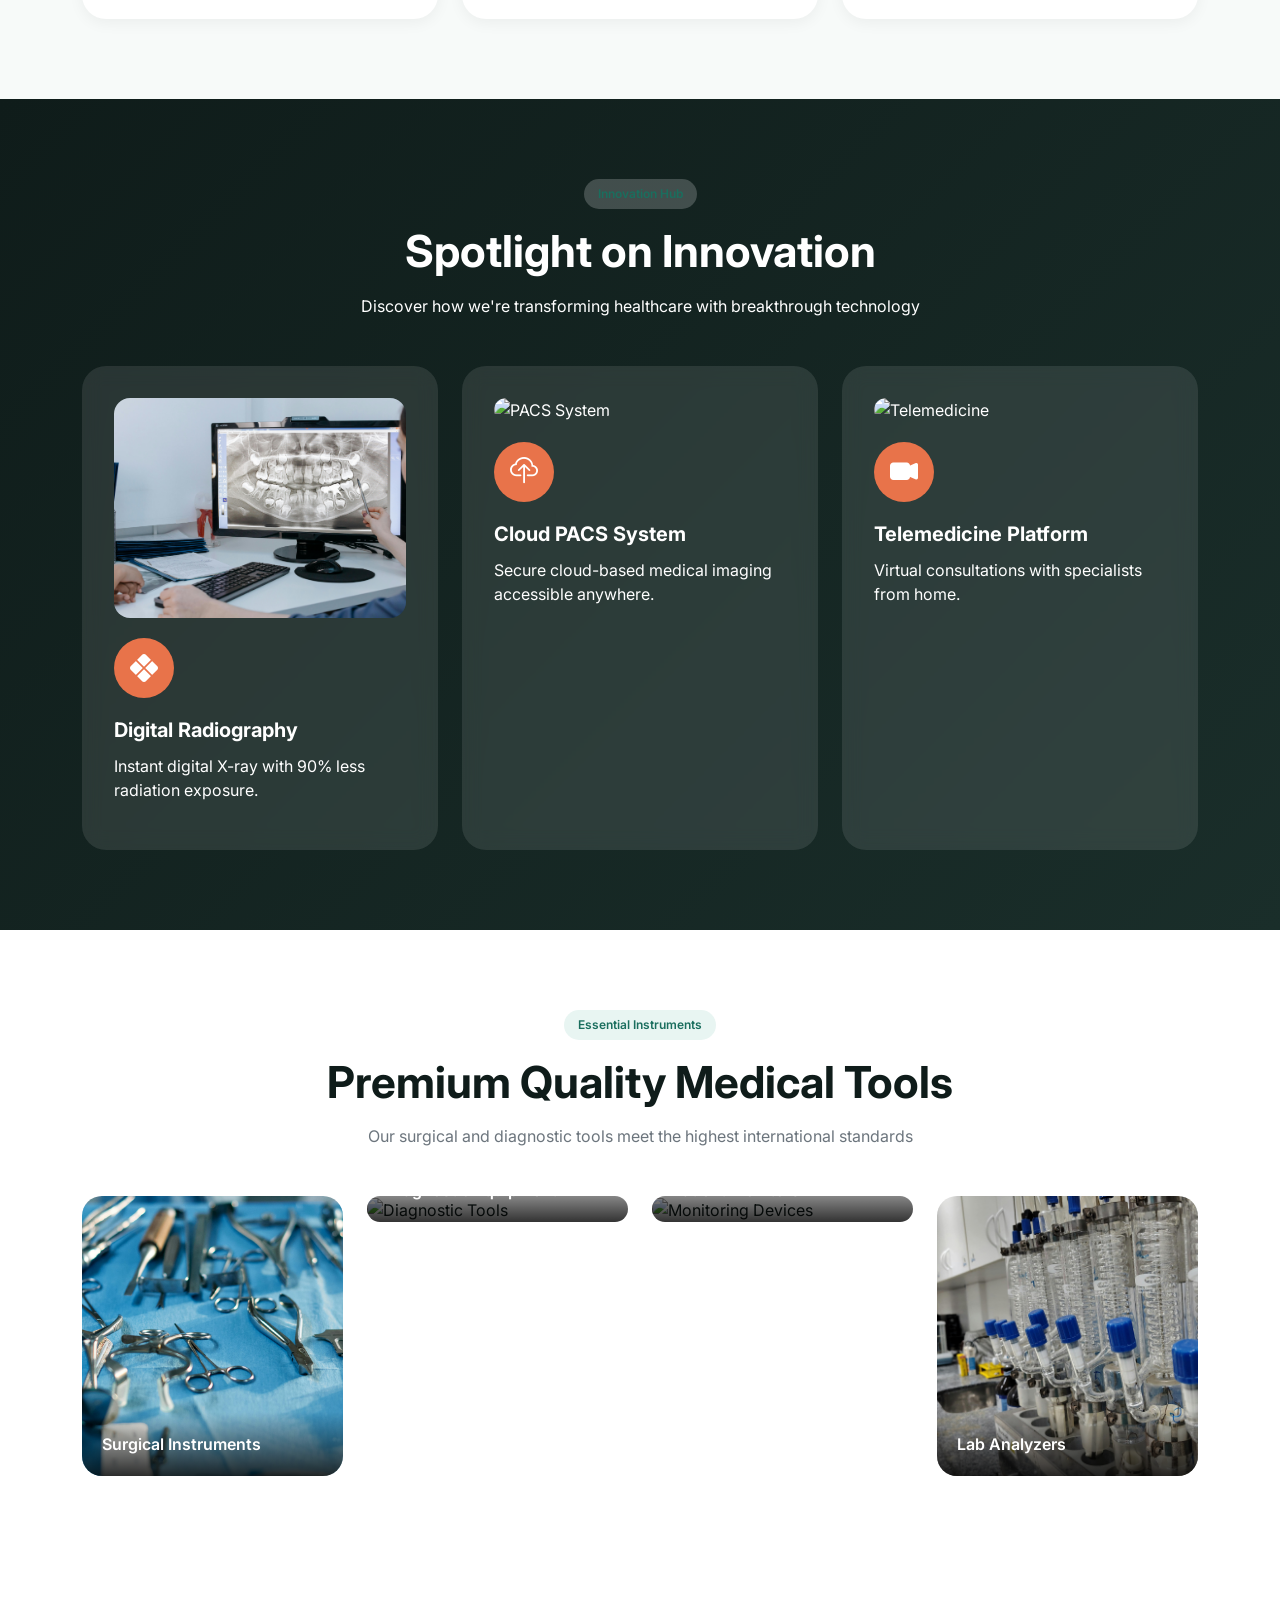
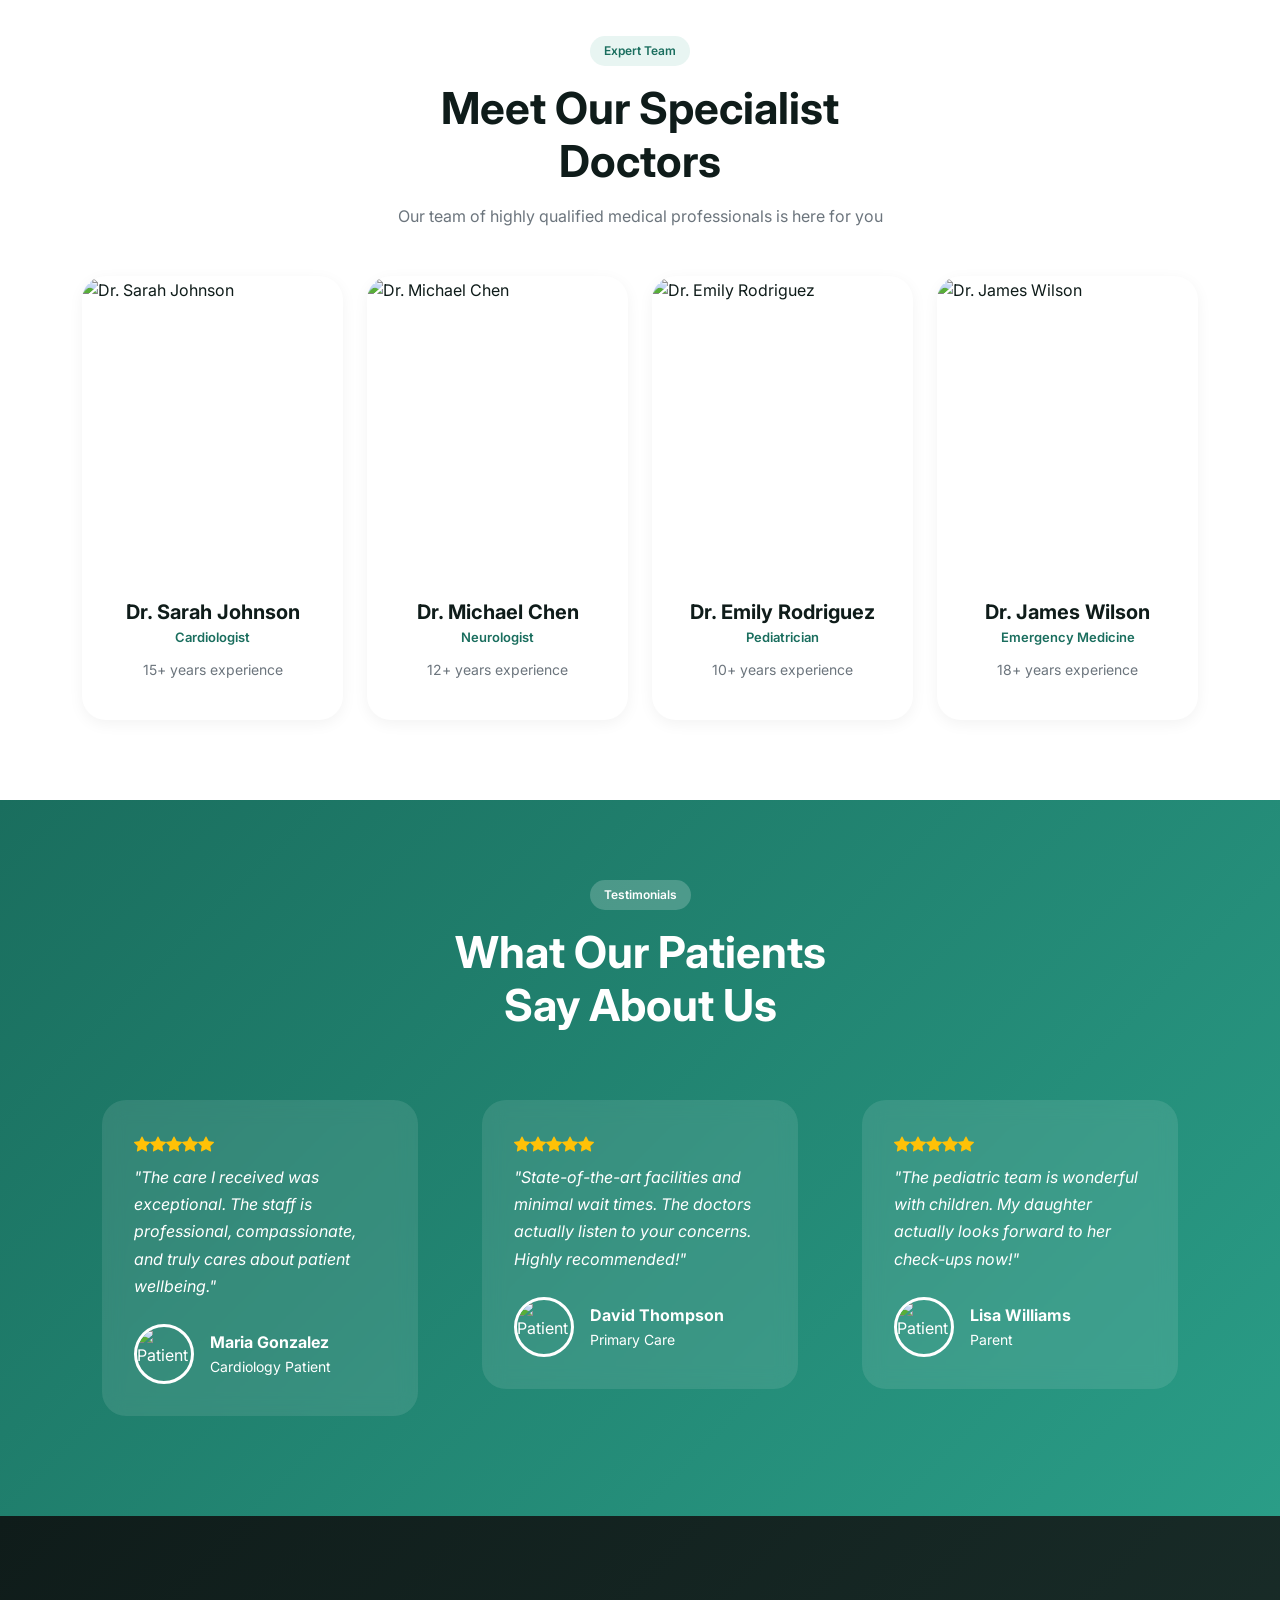
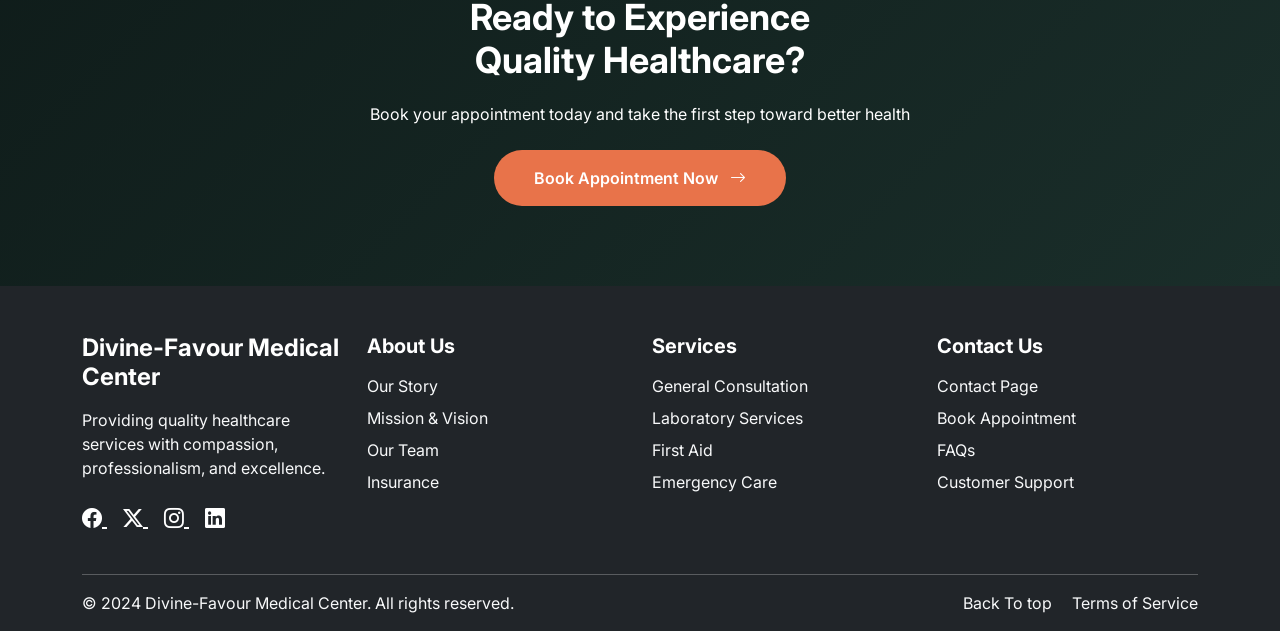
==== commit eafe1315: "Project 10" ====
--- a/index.html
+++ b/index.html
@@ -1,824 +1,1302 @@
-<!DOCTYPE html>
+<!doctype html>
 <html lang="en">
-<head>
-  <meta charset="UTF-8" />
-  <meta name="viewport" content="width=device-width, initial-scale=1.0" />
-  <title>Divine-Favour — Premium Medical Care | Advanced Healthcare Solutions</title>
-  
-
-  <link rel="stylesheet" href="css/bootstrap.min.css">
-  <link href="https://cdn.jsdelivr.net/npm/bootstrap-icons@1.11.3/font/bootstrap-icons.css" rel="stylesheet" />
-  <link href="https://fonts.googleapis.com/css2?family=Inter:wght@300;400;500;600;700;800&family=Playfair+Display:wght@600;700;800&display=swap" rel="stylesheet" />
-  
-<link rel="stylesheet" href="style.css">
-</head>
-<body>
-
-
-<nav class="main-navbar navbar navbar-expand-lg">
-  <div class="container">
-    <!-- Brand / Logo -->
-    <a class="navbar-brand" href="/index.html">
-      <div class="brand-icon">
-        <i class="bi bi-heart-pulse-fill"></i>
-      </div>
-      <div class="brand-text">
-        <strong>Divine-Favour</strong>
-        <span>Medical Center</span>
-      </div>
-    </a>
-
-    <!-- Mobile Toggle Button -->
-    <button class="navbar-toggler" type="button" data-bs-toggle="collapse" data-bs-target="#mainNavbar">
-      <span class="navbar-toggler-icon"></span>
-    </button>
-
-    <!-- Navigation Links -->
-    <div class="collapse navbar-collapse" id="mainNavbar">
-      <ul class="navbar-nav ms-auto mb-2 mb-lg-0 align-items-lg-center">
-        <!-- Home Link -->
-        <li class="nav-item">
-          <a class="nav-link nav-link-custom active" href="/index.html">Home</a>
-        </li>
-
-        <!-- About Link -->
-        <li class="nav-item">
-          <a class="nav-link nav-link-custom" href="/pages/about.html">About</a>
-        </li>
-
-        <!-- Services Dropdown -->
-        <li class="nav-item dropdown">
-          <a class="nav-link nav-link-custom dropdown-toggle" href="#" role="button" data-bs-toggle="dropdown" aria-expanded="false">
-            Services
-          </a>
-          <ul class="dropdown-menu dropdown-menu-custom">
-            <li>
-              <a class="dropdown-item" href="/pages/medical-checkup.html">
-                <i class="bi bi-heart-pulse"></i>Medical Checkup
+  <head>
+    <meta charset="UTF-8" />
+    <meta name="viewport" content="width=device-width, initial-scale=1.0" />
+    <title>
+      Divine-Favour — Premium Medical Care | Advanced Healthcare Solutions
+    </title>
+
+    <link rel="stylesheet" href="css/bootstrap.min.css" />
+    <link
+      href="https://cdn.jsdelivr.net/npm/bootstrap-icons@1.11.3/font/bootstrap-icons.css"
+      rel="stylesheet"
+    />
+    <link
+      href="https://fonts.googleapis.com/css2?family=Inter:wght@300;400;500;600;700;800&family=Playfair+Display:wght@600;700;800&display=swap"
+      rel="stylesheet"
+    />
+
+    <link rel="stylesheet" href="style.css" />
+  </head>
+  <body>
+    <nav class="main-navbar navbar navbar-expand-lg">
+      <div class="container">
+        <!-- Brand / Logo -->
+        <a class="navbar-brand" href="/index.html">
+          <div class="brand-icon">
+            <img
+              src="/logo/ChatGPT Image May 13, 2026, 05_31_06 PM.png"
+              width="130px"
+            />
+          </div>
+          <br />
+
+          <div class="brand-text">
+            <strong>Divine-Favour</strong>
+            <span>Medical Center</span>
+          </div>
+        </a>
+
+        <!-- Mobile Toggle Button -->
+        <button
+          class="navbar-toggler"
+          type="button"
+          data-bs-toggle="collapse"
+          data-bs-target="#mainNavbar"
+        >
+          <span class="navbar-toggler-icon"></span>
+        </button>
+
+        <!-- Navigation Links -->
+        <div class="collapse navbar-collapse" id="mainNavbar">
+          <ul class="navbar-nav ms-auto mb-2 mb-lg-0 align-items-lg-center">
+            <!-- Home Link -->
+            <li class="nav-item">
+              <a class="nav-link nav-link-custom active" href="/index.html"
+                >Home</a
+              >
+            </li>
+
+            <!-- About Link -->
+            <li class="nav-item">
+              <a class="nav-link nav-link-custom" href="/pages/about.html"
+                >About</a
+              >
+            </li>
+
+            <!-- Services Dropdown -->
+            <li class="nav-item dropdown">
+              <a
+                class="nav-link nav-link-custom dropdown-toggle"
+                href="#"
+                role="button"
+                data-bs-toggle="dropdown"
+                aria-expanded="false"
+              >
+                Services
               </a>
+              <ul class="dropdown-menu dropdown-menu-custom">
+                <li>
+                  <a class="dropdown-item" href="/pages/medical-checkup.html">
+                    <i class="bi bi-heart-pulse"></i>Medical Checkup
+                  </a>
+                </li>
+                <li>
+                  <a class="dropdown-item" href="/pages/emergency-care.html">
+                    <i class="bi bi-truck-front"></i>Emergency Care
+                  </a>
+                </li>
+                <li>
+                  <a class="dropdown-item" href="/pages/insurance.html">
+                    <i class="bi bi-shield-check"></i>Insurance
+                  </a>
+                </li>
+                <li>
+                  <a class="dropdown-item" href="/pages/appointment.html">
+                    <i class="bi bi-calendar-check"></i>Appointment
+                  </a>
+                </li>
+              </ul>
             </li>
-            <li>
-              <a class="dropdown-item" href="/pages/emergency-care.html">
-                <i class="bi bi-truck-front"></i>Emergency Care
+
+            <!-- Pages Dropdown -->
+            <li class="nav-item dropdown">
+              <a
+                class="nav-link nav-link-custom dropdown-toggle"
+                href="#"
+                role="button"
+                data-bs-toggle="dropdown"
+                aria-expanded="false"
+              >
+                Pages
               </a>
-            </li>
-            <li>
-              <a class="dropdown-item" href="/pages/insurance.html">
-                <i class="bi bi-shield-check"></i>Insurance
-              </a>
-            </li>
-            <li>
-              <a class="dropdown-item" href="/pages/appointment.html">
-                <i class="bi bi-calendar-check"></i>Appointment
-              </a>
+              <ul class="dropdown-menu dropdown-menu-custom">
+                <li>
+                  <a class="dropdown-item" href="/pages/faqs.html">
+                    <i class="bi bi-question-circle"></i>FAQs
+                  </a>
+                </li>
+                <li>
+                  <a class="dropdown-item" href="/pages/doctors-staff.html">
+                    <i class="bi bi-people"></i>Doctors & Staff
+                  </a>
+                </li>
+                <li>
+                  <a class="dropdown-item" href="/pages/profile.html">
+                    <i class="bi bi-person-circle"></i>Profile
+                  </a>
+                </li>
+                <li>
+                  <a class="dropdown-item" href="/pages/first-aid.html">
+                    <i class="bi bi-newspaper"></i>First Aid
+                  </a>
+                </li>
+                <li>
+                  <hr
+                    class="dropdown-divider my-1"
+                    style="border-color: var(--border)"
+                  />
+                </li>
+                <li>
+                  <a class="dropdown-item" href="/pages/contact.html">
+                    <i class="bi bi-envelope"></i>Contact
+                  </a>
+                </li>
+              </ul>
             </li>
           </ul>
-        </li>
-
-        <!-- Pages Dropdown -->
-        <li class="nav-item dropdown">
-          <a class="nav-link nav-link-custom dropdown-toggle" href="#" role="button" data-bs-toggle="dropdown" aria-expanded="false">
-            Pages
-          </a>
-          <ul class="dropdown-menu dropdown-menu-custom">
-            <li>
-              <a class="dropdown-item" href="/pages/faqs.html">
-                <i class="bi bi-question-circle"></i>FAQs
+
+          <!-- Action Buttons -->
+          <div class="d-flex gap-2 ms-lg-3 mt-3 mt-lg-0">
+            <a href="/pages/appointment.html" class="nav-cta-signup"
+              >Book Appointment</a
+            >
+          </div>
+        </div>
+      </div>
+    </nav>
+
+    <!-- HERO SECTION -->
+    <section class="hero-section">
+      <div class="container">
+        <div class="row align-items-center">
+          <div class="col-lg-6">
+            <div class="hero-badge">
+              <span class="dot">●</span> World-Class Healthcare Provider
+            </div>
+            <h1 class="hero-title">
+              Your Health, Our<br /><span class="highlight"
+                >Number One Priority</span
+              >
+            </h1>
+            <p class="hero-subtitle">
+              Experience premium medical care with cutting-edge technology,
+              compassionate specialists, and personalized treatment plans
+              designed just for you.
+            </p>
+            <div class="d-flex gap-3 flex-wrap">
+              <a
+                href="/pages/appointment.html"
+                class="btn btn-lg px-4"
+                style="
+                  background: var(--primary);
+                  color: white;
+                  border-radius: 12px;
+                "
+              >
+                Book Appointment <i class="bi bi-arrow-right ms-2"></i>
               </a>
-            </li>
-            <li>
-              <a class="dropdown-item" href="/pages/doctors-staff.html">
-                <i class="bi bi-people"></i>Doctors & Staff
+              <a
+                href="/pages/emergency-care.html"
+                class="btn btn-lg btn-outline-secondary px-4"
+                style="border-radius: 12px"
+              >
+                Emergency Care <i class="bi bi-ambulance ms-2"></i>
               </a>
-            </li>
-            <li>
-              <a class="dropdown-item" href="/pages/profile.html">
-                <i class="bi bi-person-circle"></i>Profile
+            </div>
+            <div class="hero-stats">
+              <div>
+                <div class="stat-number">50K+</div>
+                <div class="stat-label">Happy Patients</div>
+              </div>
+              <div>
+                <div class="stat-number">200+</div>
+                <div class="stat-label">Expert Doctors</div>
+              </div>
+              <div>
+                <div class="stat-number">98%</div>
+                <div class="stat-label">Satisfaction Rate</div>
+              </div>
+              <div>
+                <div class="stat-number">24/7</div>
+                <div class="stat-label">Emergency Care</div>
+              </div>
+            </div>
+          </div>
+          <div class="col-lg-6">
+            <div class="hero-image">
+              <img
+                src="Images/photo-1559839734-2b71ea197ec2.jpg"
+                alt="Doctor"
+              />
+            </div>
+          </div>
+        </div>
+      </div>
+    </section>
+
+    <!-- TRUST BAR -->
+    <div class="trust-bar">
+      <div class="container">
+        <div class="row text-center">
+          <div class="col-md-3 col-6">
+            <div class="trust-item justify-content-center">
+              <i class="bi bi-shield-check"></i><span>Certified Facility</span>
+            </div>
+          </div>
+          <div class="col-md-3 col-6">
+            <div class="trust-item justify-content-center">
+              <i class="bi bi-truck"></i><span>24/7 Ambulance</span>
+            </div>
+          </div>
+          <div class="col-md-3 col-6">
+            <div class="trust-item justify-content-center">
+              <i class="bi bi-chat-dots"></i><span>Free Consultation</span>
+            </div>
+          </div>
+          <div class="col-md-3 col-6">
+            <div class="trust-item justify-content-center">
+              <i class="bi bi-credit-card"></i><span>Insurance Accepted</span>
+            </div>
+          </div>
+        </div>
+      </div>
+    </div>
+
+    <!-- SERVICES SECTION -->
+    <section class="services-section">
+      <div class="container">
+        <div class="text-center mb-5">
+          <div class="section-badge">Our Services</div>
+          <h2 class="section-title">
+            Comprehensive Medical<br />Care For Everyone
+          </h2>
+          <p class="text-muted mx-auto" style="max-width: 600px">
+            We offer a wide range of medical services to meet all your
+            healthcare needs
+          </p>
+        </div>
+        <div class="row g-4">
+          <div class="col-lg-3 col-md-6">
+            <div class="service-card">
+              <div class="service-icon"><i class="bi bi-heart-pulse"></i></div>
+              <h3 class="service-title">Cardiology</h3>
+              <p class="text-muted">
+                Expert heart care with advanced diagnostics and treatment
+                options.
+              </p>
+              <a href="#" class="service-link"
+                >Learn More <i class="bi bi-arrow-right"></i
+              ></a>
+            </div>
+          </div>
+          <div class="col-lg-3 col-md-6">
+            <div class="service-card">
+              <div class="service-icon">
+                <i class="bi bi-prescription2"></i>
+              </div>
+              <h3 class="service-title">Neurology</h3>
+              <p class="text-muted">
+                Specialized care for brain, spine, and nervous system disorders.
+              </p>
+              <a href="#" class="service-link"
+                >Learn More <i class="bi bi-arrow-right"></i
+              ></a>
+            </div>
+          </div>
+          <div class="col-lg-3 col-md-6">
+            <div class="service-card">
+              <div class="service-icon"><i class="bi bi-prescription"></i></div>
+              <h3 class="service-title">Pediatrics</h3>
+              <p class="text-muted">
+                Compassionate care for children from newborns to adolescents.
+              </p>
+              <a href="#" class="service-link"
+                >Learn More <i class="bi bi-arrow-right"></i
+              ></a>
+            </div>
+          </div>
+          <div class="col-lg-3 col-md-6">
+            <div class="service-card">
+              <div class="service-icon"><i class="bi bi-shield-plus"></i></div>
+              <h3 class="service-title">Emergency 24/7</h3>
+              <p class="text-muted">
+                Round-the-clock emergency care with rapid response team.
+              </p>
+              <a href="#" class="service-link"
+                >Learn More <i class="bi bi-arrow-right"></i
+              ></a>
+            </div>
+          </div>
+        </div>
+      </div>
+    </section>
+
+    <!-- DEPARTMENT NAVIGATION -->
+    <div class="dept-nav">
+      <button class="dept-nav-btn active">Cardiology</button>
+      <button class="dept-nav-btn">Neurology</button>
+      <button class="dept-nav-btn">Pediatrics</button>
+      <button class="dept-nav-btn">Orthopedics</button>
+      <button class="dept-nav-btn">Ophthalmology</button>
+      <button class="dept-nav-btn">Dental</button>
+      <button class="dept-nav-btn">Emergency</button>
+      <button class="dept-nav-btn">Radiology</button>
+    </div>
+
+    <!-- CARDIOLOGY DEPARTMENT -->
+    <section class="cardiology-section">
+      <div class="container">
+        <div class="text-center mb-5">
+          <div class="section-badge">Heart Care Excellence</div>
+          <h2 class="section-title">Cardiology Department</h2>
+          <p class="text-muted mx-auto" style="max-width: 600px">
+            Comprehensive heart care with advanced diagnostics and treatment
+          </p>
+        </div>
+        <div class="cardiology-grid">
+          <div class="cardiology-feature">
+            <div class="cardiology-feature-icon">
+              <i class="bi bi-heart-pulse"></i>
+            </div>
+            <div class="cardiology-feature-content">
+              <h4>Echocardiography</h4>
+              <p>Advanced heart imaging for accurate diagnosis</p>
+            </div>
+          </div>
+          <div class="cardiology-feature">
+            <div class="cardiology-feature-icon">
+              <i class="bi bi-activity"></i>
+            </div>
+            <div class="cardiology-feature-content">
+              <h4>Stress Testing</h4>
+              <p>Comprehensive cardiac stress evaluation</p>
+            </div>
+          </div>
+          <div class="cardiology-feature">
+            <div class="cardiology-feature-icon">
+              <i class="bi bi-graph-up"></i>
+            </div>
+            <div class="cardiology-feature-content">
+              <h4>Cardiac Catheterization</h4>
+              <p>Minimally invasive heart procedures</p>
+            </div>
+          </div>
+        </div>
+      </div>
+    </section>
+
+    <!-- NEUROLOGY DEPARTMENT -->
+    <section class="neurology-section">
+      <div class="container">
+        <div class="text-center mb-5">
+          <div class="section-badge">Brain & Spine Care</div>
+          <h2 class="section-title">Neurology Department</h2>
+          <p class="text-muted mx-auto" style="max-width: 600px">
+            Expert care for neurological disorders
+          </p>
+        </div>
+        <div class="neurology-showcase">
+          <div class="neurology-image">
+            <img
+              src="/Images/pexels-kos-chiropractic-integrative-health-716706805-19034027.jpg"
+              alt="Neurology Care"
+            />
+          </div>
+          <div class="neurology-content">
+            <ul class="neurology-list">
+              <li>
+                <i class="bi bi-check-circle-fill"></i> Stroke Treatment &
+                Prevention
+              </li>
+              <li>
+                <i class="bi bi-check-circle-fill"></i> Epilepsy Management
+              </li>
+              <li>
+                <i class="bi bi-check-circle-fill"></i> Multiple Sclerosis Care
+              </li>
+              <li>
+                <i class="bi bi-check-circle-fill"></i> Parkinson's Disease
+                Treatment
+              </li>
+              <li>
+                <i class="bi bi-check-circle-fill"></i> Memory Disorders Clinic
+              </li>
+            </ul>
+          </div>
+        </div>
+      </div>
+    </section>
+
+    <!-- PEDIATRICS DEPARTMENT -->
+    <section class="pediatrics-section">
+      <div class="container">
+        <div class="text-center mb-5">
+          <div class="section-badge">Child Health Specialists</div>
+          <h2 class="section-title">Pediatrics Department</h2>
+          <p class="text-muted mx-auto" style="max-width: 600px">
+            Compassionate care for children of all ages
+          </p>
+        </div>
+        <div class="pediatrics-grid">
+          <div class="pediatrics-card">
+            <img
+              src="https://images.unsplash.com/photo-1504813184591-01572f98c85f?w=150&h=150&fit=crop"
+              alt="Newborn Care"
+            />
+            <h4>Newborn Care</h4>
+            <p>Expert care for your little ones</p>
+          </div>
+          <div class="pediatrics-card">
+            <img
+              src="https://images.unsplash.com/photo-1531384441138-2736e62e0919?w=150&h=150&fit=crop"
+              alt="Vaccinations"
+            />
+            <h4>Vaccinations</h4>
+            <p>Complete immunization programs</p>
+          </div>
+          <div class="pediatrics-card">
+            <img
+              src="https://images.unsplash.com/photo-1527613426441-4da17471b66d?w=150&h=150&fit=crop"
+              alt="Developmental"
+            />
+            <h4>Developmental Screening</h4>
+            <p>Early detection and intervention</p>
+          </div>
+          <div class="pediatrics-card">
+            <img
+              src="https://images.unsplash.com/photo-1581056771107-24ca5f033842?w=150&h=150&fit=crop"
+              alt="Adolescent Care"
+            />
+            <h4>Adolescent Medicine</h4>
+            <p>Teen health and wellness</p>
+          </div>
+        </div>
+      </div>
+    </section>
+
+    <!-- ORTHOPEDICS DEPARTMENT -->
+    <section class="orthopedics-section">
+      <div class="container">
+        <div class="text-center mb-5">
+          <div class="section-badge">Bone & Joint Specialists</div>
+          <h2 class="section-title">Orthopedics Department</h2>
+          <p class="text-muted mx-auto" style="max-width: 600px">
+            Advanced musculoskeletal care
+          </p>
+        </div>
+        <div class="orthopedics-grid">
+          <div class="orthopedics-card">
+            <img
+              src="/Images/pexels-fernando-capetillo-94107723-36101262.jpg"
+              alt="Joint Replacement"
+            />
+            <div class="orthopedics-overlay">
+              <h4>Joint Replacement</h4>
+              <p>Hip, knee, and shoulder replacement</p>
+            </div>
+          </div>
+          <div class="orthopedics-card">
+            <img
+              src="/Images/soybreno-55ahSjut-HE-unsplash.jpg"
+              alt="Sports Medicine"
+            />
+            <div class="orthopedics-overlay">
+              <h4>Sports Medicine</h4>
+              <p>Injury prevention and treatment</p>
+            </div>
+          </div>
+          <div class="orthopedics-card">
+            <img
+              src="/Images/pexels-tima-miroshnichenko-8376138.jpg"
+              alt="Pediatric Ortho"
+            />
+            <div class="orthopedics-overlay">
+              <h4>Pediatric Orthopedics</h4>
+              <p>Specialized care for children</p>
+            </div>
+          </div>
+        </div>
+      </div>
+    </section>
+
+    <!-- OPHTHALMOLOGY DEPARTMENT -->
+    <section class="ophthalmology-section">
+      <div class="container">
+        <div class="ophthalmology-container">
+          <div class="ophthalmology-image">
+            <img
+              src="/Images/pexels-shkrabaanthony-6749710.jpg"
+              alt="Eye Care"
+            />
+          </div>
+          <div class="ophthalmology-content">
+            <h3>Ophthalmology Department</h3>
+            <p>
+              Comprehensive eye care services for patients of all ages using
+              state-of-the-art technology.
+            </p>
+            <div class="ophthalmology-services">
+              <span class="service-tag">Cataract Surgery</span>
+              <span class="service-tag">LASIK</span>
+              <span class="service-tag">Glaucoma Care</span>
+              <span class="service-tag">Retina Treatment</span>
+              <span class="service-tag">Pediatric Eye Care</span>
+            </div>
+          </div>
+        </div>
+      </div>
+    </section>
+
+    <!-- DENTAL DEPARTMENT -->
+    <section class="dental-section">
+      <div class="container">
+        <div class="text-center mb-5">
+          <div class="section-badge">Complete Dental Care</div>
+          <h2 class="section-title">Dental Department</h2>
+          <p class="text-muted mx-auto" style="max-width: 600px">
+            Your smile is our priority
+          </p>
+        </div>
+        <div class="dental-grid">
+          <div class="dental-card">
+            <img
+              src="/Images/pexels-cottonbro-7579824.jpg"
+              alt="General Dentistry"
+            />
+            <h4>General Dentistry</h4>
+            <p>Routine checkups and cleanings</p>
+          </div>
+          <div class="dental-card">
+            <img
+              src="Images/pexels-karola-g-6627571.jpg"
+              alt="Cosmetic Dentistry"
+            />
+            <h4>Cosmetic Dentistry</h4>
+            <p>Teeth whitening and veneers</p>
+          </div>
+          <div class="dental-card">
+            <img src="/Images/pexels-karola-g-6627570.jpg" alt="Orthodontics" />
+            <h4>Orthodontics</h4>
+            <p>Braces and aligners</p>
+          </div>
+          <div class="dental-card">
+            <img
+              src="/Images/pexels-arda-kaykisiz-672105204-19976578.jpg"
+              alt="Oral Surgery"
+            />
+            <h4>Oral Surgery</h4>
+            <p>Wisdom teeth and implants</p>
+          </div>
+        </div>
+      </div>
+    </section>
+
+    <!-- EMERGENCY DEPARTMENT -->
+    <section class="emergency-dept-section">
+      <div class="container text-center">
+        <div class="section-badge" style="background: rgba(255, 255, 255, 0.2)">
+          24/7 Emergency Care
+        </div>
+        <h2 class="section-title" style="color: white">Emergency Department</h2>
+        <p class="mx-auto" style="max-width: 600px; opacity: 0.9">
+          Round-the-clock critical care when you need it most
+        </p>
+        <div class="emergency-stats">
+          <div class="emergency-stat">
+            <span class="number">24/7</span>
+            <span class="label">Always Open</span>
+          </div>
+          <div class="emergency-stat">
+            <span class="number">8min</span>
+            <span class="label">Average Response</span>
+          </div>
+          <div class="emergency-stat">
+            <span class="number">100+</span>
+            <span class="label">ER Beds</span>
+          </div>
+          <div class="emergency-stat">
+            <span class="number">50+</span>
+            <span class="label">ER Specialists</span>
+          </div>
+        </div>
+        <a
+          href="#"
+          class="btn"
+          style="
+            background: var(--accent);
+            color: white;
+            padding: 12px 32px;
+            border-radius: 50px;
+            margin-top: 30px;
+            text-decoration: none;
+          "
+          >Emergency Services →</a
+        >
+      </div>
+    </section>
+
+    <!-- RADIOLOGY DEPARTMENT -->
+    <section class="radiology-section">
+      <div class="container">
+        <div class="text-center mb-5">
+          <div class="section-badge">Advanced Imaging</div>
+          <h2 class="section-title">Radiology Department</h2>
+          <p class="text-muted mx-auto" style="max-width: 600px">
+            State-of-the-art diagnostic imaging
+          </p>
+        </div>
+        <div class="radiology-grid">
+          <div class="radiology-card">
+            <img src="/Images/pexels-mart-production-7089020.jpg" alt="MRI" />
+            <h4>MRI</h4>
+            <p>High-resolution magnetic resonance imaging</p>
+          </div>
+          <div class="radiology-card">
+            <img src="/Images/pexels-shvetsa-4226264.jpg" alt="CT Scan" />
+            <h4>CT Scan</h4>
+            <p>Rapid, detailed cross-sectional imaging</p>
+          </div>
+          <div class="radiology-card">
+            <img src="/Images/pexels-cottonbro-6502039.jpg" alt="X-Ray" />
+            <h4>Digital X-Ray</h4>
+            <p>Low-dose radiation imaging</p>
+          </div>
+        </div>
+      </div>
+    </section>
+
+    <!-- EQUIPMENT SECTION -->
+    <section class="equipment-section">
+      <div class="container">
+        <div class="text-center mb-5">
+          <div class="section-badge">Cutting-Edge Technology</div>
+          <h2 class="section-title">State-of-the-Art Medical Equipment</h2>
+          <p class="text-muted mx-auto" style="max-width: 600px">
+            We invest in the latest medical technology to ensure accurate
+            diagnosis and effective treatment
+          </p>
+        </div>
+        <div class="row g-4">
+          <div class="col-lg-4 col-md-6">
+            <div class="equipment-card">
+              <img
+                src="/Images/pexels-mart-production-7089017.jpg"
+                alt="MRI Machine"
+                class="equipment-img"
+              />
+              <div class="equipment-info">
+                <div class="equipment-icon">
+                  <i class="bi bi-camera-reels-fill"></i>
+                </div>
+                <h3 class="equipment-title">MRI & CT Scanners</h3>
+                <p class="text-muted">
+                  High-resolution 3T MRI and 128-slice CT for detailed imaging
+                  and early detection.
+                </p>
+                <div class="mt-3">
+                  <span class="badge bg-primary">Latest Model</span>
+                </div>
+              </div>
+            </div>
+          </div>
+          <div class="col-lg-4 col-md-6">
+            <div class="equipment-card">
+              <img
+                src="/Images/pexels-tkirkgoz-12104186.jpg"
+                alt="Surgical Robot"
+                class="equipment-img"
+              />
+              <div class="equipment-info">
+                <div class="equipment-icon"><i class="bi bi-robot"></i></div>
+                <h3 class="equipment-title">Robotic Surgery System</h3>
+                <p class="text-muted">
+                  Da Vinci Xi surgical robot for minimally invasive procedures
+                  with precision.
+                </p>
+                <div class="mt-3">
+                  <span class="badge bg-primary">AI-Powered</span>
+                </div>
+              </div>
+            </div>
+          </div>
+          <div class="col-lg-4 col-md-6">
+            <div class="equipment-card">
+              <img
+                src="/Images/pexels-pavel-danilyuk-7108418.jpg"
+                alt="Ultrasound"
+                class="equipment-img"
+              />
+              <div class="equipment-info">
+                <div class="equipment-icon">
+                  <i class="bi bi-soundwave"></i>
+                </div>
+                <h3 class="equipment-title">4D Ultrasound</h3>
+                <p class="text-muted">
+                  Advanced 4D imaging for detailed prenatal and diagnostic
+                  scanning.
+                </p>
+                <div class="mt-3">
+                  <span class="badge bg-primary">Real-Time 4D</span>
+                </div>
+              </div>
+            </div>
+          </div>
+        </div>
+      </div>
+    </section>
+
+    <!-- TECHNIQUES SECTION -->
+    <section class="techniques-section">
+      <div class="container">
+        <div class="text-center mb-5">
+          <div class="section-badge">Advanced Techniques</div>
+          <h2 class="section-title">Innovative Medical Procedures</h2>
+          <p class="text-muted mx-auto" style="max-width: 600px">
+            We utilize the most advanced medical techniques for optimal patient
+            outcomes
+          </p>
+        </div>
+        <div class="row g-4">
+          <div class="col-md-4">
+            <div class="technique-card">
+              <img
+                src="/Images/pexels-pavel-danilyuk-7108225.jpg"
+                alt="Laser Surgery"
+                class="technique-img"
+              />
+              <div class="technique-icon"><i class="bi bi-laser"></i></div>
+              <h3 class="technique-title">Laser-Assisted Surgery</h3>
+              <p class="text-muted">
+                Minimally invasive laser procedures with faster recovery and
+                less scarring.
+              </p>
+            </div>
+          </div>
+          <div class="col-md-4">
+            <div class="technique-card">
+              <img
+                src="Images/pexels-alexandra-haddad-498687-9317204.jpg"
+                alt="Keyhole Surgery"
+                class="technique-img"
+              />
+              <div class="technique-icon"><i class="bi bi-scissors"></i></div>
+              <h3 class="technique-title">Laparoscopic Surgery</h3>
+              <p class="text-muted">
+                Keyhole surgery technique reducing hospital stay and post-op
+                pain.
+              </p>
+            </div>
+          </div>
+          <div class="col-md-4">
+            <div class="technique-card">
+              <img
+                src="Images/pexels-pavel-danilyuk-7108364.jpg"
+                alt="Cardiac Procedure"
+                class="technique-img"
+              />
+              <div class="technique-icon"><i class="bi bi-heart-fill"></i></div>
+              <h3 class="technique-title">Interventional Cardiology</h3>
+              <p class="text-muted">
+                Minimally invasive cardiac procedures using catheter-based
+                techniques.
+              </p>
+            </div>
+          </div>
+        </div>
+      </div>
+    </section>
+
+    <!-- TECH SPOTLIGHT SECTION -->
+    <section class="tech-spotlight">
+      <div class="container">
+        <div class="text-center mb-5">
+          <div
+            class="section-badge"
+            style="background: rgba(255, 255, 255, 0.2)"
+          >
+            Innovation Hub
+          </div>
+          <h2 class="section-title">Spotlight on Innovation</h2>
+          <p class="opacity-75 mx-auto" style="max-width: 600px">
+            Discover how we're transforming healthcare with breakthrough
+            technology
+          </p>
+        </div>
+        <div class="row g-4">
+          <div class="col-md-4">
+            <div class="tech-card">
+              <img
+                src="/Images/pexels-cottonbro-6502162.jpg"
+                alt="Digital X-Ray"
+                class="tech-img"
+              />
+              <div class="tech-icon"><i class="bi bi-x-diamond-fill"></i></div>
+              <h3 class="tech-title">Digital Radiography</h3>
+              <p class="opacity-75">
+                Instant digital X-ray with 90% less radiation exposure.
+              </p>
+            </div>
+          </div>
+          <div class="col-md-4">
+            <div class="tech-card">
+              <img
+                src="https://images.unsplash.com/photo-1576091160550-2173dba999ef?w=400&h=250&fit=crop"
+                alt="PACS System"
+                class="tech-img"
+              />
+              <div class="tech-icon"><i class="bi bi-cloud-upload"></i></div>
+              <h3 class="tech-title">Cloud PACS System</h3>
+              <p class="opacity-75">
+                Secure cloud-based medical imaging accessible anywhere.
+              </p>
+            </div>
+          </div>
+          <div class="col-md-4">
+            <div class="tech-card">
+              <img
+                src="https://images.unsplash.com/photo-1588776814546-1ffcf47267a5?w=400&h=250&fit=crop"
+                alt="Telemedicine"
+                class="tech-img"
+              />
+              <div class="tech-icon">
+                <i class="bi bi-camera-video-fill"></i>
+              </div>
+              <h3 class="tech-title">Telemedicine Platform</h3>
+              <p class="opacity-75">
+                Virtual consultations with specialists from home.
+              </p>
+            </div>
+          </div>
+        </div>
+      </div>
+    </section>
+
+    <!-- TOOLS GALLERY SECTION -->
+    <section class="tools-gallery">
+      <div class="container">
+        <div class="text-center mb-5">
+          <div class="section-badge">Essential Instruments</div>
+          <h2 class="section-title">Premium Quality Medical Tools</h2>
+          <p class="text-muted mx-auto" style="max-width: 600px">
+            Our surgical and diagnostic tools meet the highest international
+            standards
+          </p>
+        </div>
+        <div class="row g-4">
+          <div class="col-md-3 col-6">
+            <div class="gallery-item">
+              <img
+                src="Images/pexels-cottonbro-7585320.jpg"
+                alt="Surgical Instruments"
+                class="gallery-img"
+              />
+              <div class="gallery-overlay">
+                <p class="gallery-title">Surgical Instruments</p>
+              </div>
+            </div>
+          </div>
+          <div class="col-md-3 col-6">
+            <div class="gallery-item">
+              <img
+                src="https://images.unsplash.com/photo-1516549655169-df83a0774514?w=300&h=250&fit=crop"
+                alt="Diagnostic Tools"
+                class="gallery-img"
+              />
+              <div class="gallery-overlay">
+                <p class="gallery-title">Diagnostic Equipment</p>
+              </div>
+            </div>
+          </div>
+          <div class="col-md-3 col-6">
+            <div class="gallery-item">
+              <img
+                src="https://images.unsplash.com/photo-1579684385127-1ef15d508118?w=300&h=250&fit=crop"
+                alt="Monitoring Devices"
+                class="gallery-img"
+              />
+              <div class="gallery-overlay">
+                <p class="gallery-title">Patient Monitors</p>
+              </div>
+            </div>
+          </div>
+          <div class="col-md-3 col-6">
+            <div class="gallery-item">
+              <img
+                src="Images/pexels-kleison-leopoldino-219870943-32769363.jpg"
+                alt="Lab Equipment"
+                class="gallery-img"
+              />
+              <div class="gallery-overlay">
+                <p class="gallery-title">Lab Analyzers</p>
+              </div>
+            </div>
+          </div>
+        </div>
+      </div>
+    </section>
+
+    <!-- DOCTORS SECTION -->
+    <section class="doctors-section">
+      <div class="container">
+        <div class="text-center mb-5">
+          <div class="section-badge">Expert Team</div>
+          <h2 class="section-title">Meet Our Specialist<br />Doctors</h2>
+          <p class="text-muted mx-auto" style="max-width: 600px">
+            Our team of highly qualified medical professionals is here for you
+          </p>
+        </div>
+        <div class="row g-4">
+          <div class="col-lg-3 col-md-6">
+            <div class="doctor-card">
+              <div class="doctor-image">
+                <img
+                  src="https://images.unsplash.com/photo-1612349317150-e413f6a5b16d?w=400&h=500&fit=crop"
+                  alt="Dr. Sarah Johnson"
+                />
+              </div>
+              <div class="doctor-info">
+                <h3 class="doctor-name">Dr. Sarah Johnson</h3>
+                <div class="doctor-specialty">Cardiologist</div>
+                <p class="text-muted small">15+ years experience</p>
+              </div>
+            </div>
+          </div>
+          <div class="col-lg-3 col-md-6">
+            <div class="doctor-card">
+              <div class="doctor-image">
+                <img
+                  src="https://images.unsplash.com/photo-1622253692010-333f2da6031d?w=400&h=500&fit=crop"
+                  alt="Dr. Michael Chen"
+                />
+              </div>
+              <div class="doctor-info">
+                <h3 class="doctor-name">Dr. Michael Chen</h3>
+                <div class="doctor-specialty">Neurologist</div>
+                <p class="text-muted small">12+ years experience</p>
+              </div>
+            </div>
+          </div>
+          <div class="col-lg-3 col-md-6">
+            <div class="doctor-card">
+              <div class="doctor-image">
+                <img
+                  src="https://images.unsplash.com/photo-1594824476967-48c8b964273f?w=400&h=500&fit=crop"
+                  alt="Dr. Emily Rodriguez"
+                />
+              </div>
+              <div class="doctor-info">
+                <h3 class="doctor-name">Dr. Emily Rodriguez</h3>
+                <div class="doctor-specialty">Pediatrician</div>
+                <p class="text-muted small">10+ years experience</p>
+              </div>
+            </div>
+          </div>
+          <div class="col-lg-3 col-md-6">
+            <div class="doctor-card">
+              <div class="doctor-image">
+                <img
+                  src="https://images.unsplash.com/photo-1559839734-2b71ea197ec2?w=400&h=500&fit=crop"
+                  alt="Dr. James Wilson"
+                />
+              </div>
+              <div class="doctor-info">
+                <h3 class="doctor-name">Dr. James Wilson</h3>
+                <div class="doctor-specialty">Emergency Medicine</div>
+                <p class="text-muted small">18+ years experience</p>
+              </div>
+            </div>
+          </div>
+        </div>
+      </div>
+    </section>
+
+    <!-- TESTIMONIALS SECTION -->
+    <section class="testimonials-section">
+      <div class="container">
+        <div class="text-center mb-5">
+          <div class="section-badge">Testimonials</div>
+          <h2 class="section-title">What Our Patients<br />Say About Us</h2>
+        </div>
+        <div class="row">
+          <div class="col-md-4">
+            <div class="testimonial-card">
+              <div class="testimonial-rating">
+                <i class="bi bi-star-fill"></i><i class="bi bi-star-fill"></i
+                ><i class="bi bi-star-fill"></i><i class="bi bi-star-fill"></i
+                ><i class="bi bi-star-fill"></i>
+              </div>
+              <p class="testimonial-text">
+                "The care I received was exceptional. The staff is professional,
+                compassionate, and truly cares about patient wellbeing."
+              </p>
+              <div class="testimonial-author">
+                <img
+                  src="https://randomuser.me/api/portraits/women/44.jpg"
+                  alt="Patient"
+                  class="testimonial-avatar"
+                />
+                <div>
+                  <strong>Maria Gonzalez</strong><br /><small
+                    >Cardiology Patient</small
+                  >
+                </div>
+              </div>
+            </div>
+          </div>
+          <div class="col-md-4">
+            <div class="testimonial-card">
+              <div class="testimonial-rating">
+                <i class="bi bi-star-fill"></i><i class="bi bi-star-fill"></i
+                ><i class="bi bi-star-fill"></i><i class="bi bi-star-fill"></i
+                ><i class="bi bi-star-fill"></i>
+              </div>
+              <p class="testimonial-text">
+                "State-of-the-art facilities and minimal wait times. The doctors
+                actually listen to your concerns. Highly recommended!"
+              </p>
+              <div class="testimonial-author">
+                <img
+                  src="https://randomuser.me/api/portraits/men/32.jpg"
+                  alt="Patient"
+                  class="testimonial-avatar"
+                />
+                <div>
+                  <strong>David Thompson</strong><br /><small
+                    >Primary Care</small
+                  >
+                </div>
+              </div>
+            </div>
+          </div>
+          <div class="col-md-4">
+            <div class="testimonial-card">
+              <div class="testimonial-rating">
+                <i class="bi bi-star-fill"></i><i class="bi bi-star-fill"></i
+                ><i class="bi bi-star-fill"></i><i class="bi bi-star-fill"></i
+                ><i class="bi bi-star-fill"></i>
+              </div>
+              <p class="testimonial-text">
+                "The pediatric team is wonderful with children. My daughter
+                actually looks forward to her check-ups now!"
+              </p>
+              <div class="testimonial-author">
+                <img
+                  src="https://randomuser.me/api/portraits/women/68.jpg"
+                  alt="Patient"
+                  class="testimonial-avatar"
+                />
+                <div>
+                  <strong>Lisa Williams</strong><br /><small>Parent</small>
+                </div>
+              </div>
+            </div>
+          </div>
+        </div>
+      </div>
+    </section>
+
+    <!-- CTA SECTION -->
+    <section class="cta-section">
+      <div class="container">
+        <h2 class="cta-title">Ready to Experience<br />Quality Healthcare?</h2>
+        <p class="mb-4 opacity-75">
+          Book your appointment today and take the first step toward better
+          health
+        </p>
+        <a href="#" class="cta-button"
+          >Book Appointment Now <i class="bi bi-arrow-right ms-2"></i
+        ></a>
+      </div>
+    </section>
+
+    <!-- FOOTER -->
+    <footer class="footer bg-dark text-white pt-5 pb-3">
+      <div class="container">
+        <div class="row">
+          <!-- Left Section -->
+          <div class="col-lg-3 mb-4">
+            <h4 class="fw-bold mb-3">Divine-Favour Medical Center</h4>
+
+            <p class="text-light">
+              Providing quality healthcare services with compassion,
+              professionalism, and excellence.
+            </p>
+
+            <!-- Social Media Icons -->
+            <div class="mt-4">
+              <a
+                href="https://facebook.com"
+                target="_blank"
+                class="text-white me-3 fs-5"
+              >
+                <i class="bi bi-facebook"></i>
               </a>
-            </li>
-            <li>
-              <a class="dropdown-item" href="#">
-                <i class="bi bi-newspaper"></i>Blog
+
+              <a
+                href="https://twitter.com"
+                target="_blank"
+                class="text-white me-3 fs-5"
+              >
+                <i class="bi bi-twitter-x"></i>
               </a>
-            </li>
-            <li><hr class="dropdown-divider my-1" style="border-color: var(--border);"></li>
-            <li>
-              <a class="dropdown-item" href="/pages/contact.html">
-                <i class="bi bi-envelope"></i>Contact
+
+              <a
+                href="https://instagram.com"
+                target="_blank"
+                class="text-white me-3 fs-5"
+              >
+                <i class="bi bi-instagram"></i>
               </a>
-            </li>
-          </ul>
-        </li>
-      </ul>
-
-      <!-- Action Buttons -->
-      <div class="d-flex gap-2 ms-lg-3 mt-3 mt-lg-0">
-        <a href="#" class="nav-cta-login">Log in</a>
-        <a href="#" class="nav-cta-signup">Sign Up</a>
-      </div>
-    </div>
-  </div>
-</nav>
-
-<!-- HERO SECTION -->
-<section class="hero-section">
-  <div class="container">
-    <div class="row align-items-center">
-      <div class="col-lg-6">
-        <div class="hero-badge">
-          <span class="dot">●</span> World-Class Healthcare Provider
-        </div>
-        <h1 class="hero-title">
-          Your Health, Our<br /><span class="highlight">Number One Priority</span>
-        </h1>
-        <p class="hero-subtitle">
-          Experience premium medical care with cutting-edge technology,
-          compassionate specialists, and personalized treatment plans
-          designed just for you.
-        </p>
-        <div class="d-flex gap-3 flex-wrap">
-          <a href="#" class="btn btn-lg px-4" style="background: var(--primary); color: white; border-radius: 12px;">
-            Book Appointment <i class="bi bi-arrow-right ms-2"></i>
-          </a>
-          <a href="#" class="btn btn-lg btn-outline-secondary px-4" style="border-radius: 12px;">
-            Emergency Care <i class="bi bi-ambulance ms-2"></i>
-          </a>
-        </div>
-        <div class="hero-stats">
-          <div>
-            <div class="stat-number">50K+</div>
-            <div class="stat-label">Happy Patients</div>
-          </div>
-          <div>
-            <div class="stat-number">200+</div>
-            <div class="stat-label">Expert Doctors</div>
-          </div>
-          <div>
-            <div class="stat-number">98%</div>
-            <div class="stat-label">Satisfaction Rate</div>
-          </div>
-          <div>
-            <div class="stat-number">24/7</div>
-            <div class="stat-label">Emergency Care</div>
-          </div>
-        </div>
-      </div>
-      <div class="col-lg-6">
-        <div class="hero-image">
-          <img src="Images/photo-1559839734-2b71ea197ec2.jpg" alt="Doctor" />
-        </div>
-      </div>
-    </div>
-  </div>
-</section>
-
-<!-- TRUST BAR -->
-<div class="trust-bar">
-  <div class="container">
-    <div class="row text-center">
-      <div class="col-md-3 col-6">
-        <div class="trust-item justify-content-center">
-          <i class="bi bi-shield-check"></i><span>Certified Facility</span>
-        </div>
-      </div>
-      <div class="col-md-3 col-6">
-        <div class="trust-item justify-content-center">
-          <i class="bi bi-truck"></i><span>24/7 Ambulance</span>
-        </div>
-      </div>
-      <div class="col-md-3 col-6">
-        <div class="trust-item justify-content-center">
-          <i class="bi bi-chat-dots"></i><span>Free Consultation</span>
-        </div>
-      </div>
-      <div class="col-md-3 col-6">
-        <div class="trust-item justify-content-center">
-          <i class="bi bi-credit-card"></i><span>Insurance Accepted</span>
-        </div>
-      </div>
-    </div>
-  </div>
-</div>
-
-<!-- SERVICES SECTION -->
-<section class="services-section">
-  <div class="container">
-    <div class="text-center mb-5">
-      <div class="section-badge">Our Services</div>
-      <h2 class="section-title">Comprehensive Medical<br />Care For Everyone</h2>
-      <p class="text-muted mx-auto" style="max-width: 600px">
-        We offer a wide range of medical services to meet all your healthcare needs
-      </p>
-    </div>
-    <div class="row g-4">
-      <div class="col-lg-3 col-md-6">
-        <div class="service-card">
-          <div class="service-icon"><i class="bi bi-heart-pulse"></i></div>
-          <h3 class="service-title">Cardiology</h3>
-          <p class="text-muted">Expert heart care with advanced diagnostics and treatment options.</p>
-          <a href="#" class="service-link">Learn More <i class="bi bi-arrow-right"></i></a>
-        </div>
-      </div>
-      <div class="col-lg-3 col-md-6">
-        <div class="service-card">
-          <div class="service-icon"><i class="bi bi-prescription2"></i></div>
-          <h3 class="service-title">Neurology</h3>
-          <p class="text-muted">Specialized care for brain, spine, and nervous system disorders.</p>
-          <a href="#" class="service-link">Learn More <i class="bi bi-arrow-right"></i></a>
-        </div>
-      </div>
-      <div class="col-lg-3 col-md-6">
-        <div class="service-card">
-          <div class="service-icon"><i class="bi bi-prescription"></i></div>
-          <h3 class="service-title">Pediatrics</h3>
-          <p class="text-muted">Compassionate care for children from newborns to adolescents.</p>
-          <a href="#" class="service-link">Learn More <i class="bi bi-arrow-right"></i></a>
-        </div>
-      </div>
-      <div class="col-lg-3 col-md-6">
-        <div class="service-card">
-          <div class="service-icon"><i class="bi bi-shield-plus"></i></div>
-          <h3 class="service-title">Emergency 24/7</h3>
-          <p class="text-muted">Round-the-clock emergency care with rapid response team.</p>
-          <a href="#" class="service-link">Learn More <i class="bi bi-arrow-right"></i></a>
-        </div>
-      </div>
-    </div>
-  </div>
-</section>
-
-
-
-
-
-
-
-
-
-
-<!-- DEPARTMENT NAVIGATION -->
-<div class="dept-nav">
-  <button class="dept-nav-btn active">Cardiology</button>
-  <button class="dept-nav-btn">Neurology</button>
-  <button class="dept-nav-btn">Pediatrics</button>
-  <button class="dept-nav-btn">Orthopedics</button>
-  <button class="dept-nav-btn">Ophthalmology</button>
-  <button class="dept-nav-btn">Dental</button>
-  <button class="dept-nav-btn">Emergency</button>
-  <button class="dept-nav-btn">Radiology</button>
-</div>
-
-<!-- CARDIOLOGY DEPARTMENT -->
-<section class="cardiology-section">
-  <div class="container">
-    <div class="text-center mb-5">
-      <div class="section-badge">Heart Care Excellence</div>
-      <h2 class="section-title">Cardiology Department</h2>
-      <p class="text-muted mx-auto" style="max-width: 600px">Comprehensive heart care with advanced diagnostics and treatment</p>
-    </div>
-    <div class="cardiology-grid">
-      <div class="cardiology-feature">
-        <div class="cardiology-feature-icon"><i class="bi bi-heart-pulse"></i></div>
-        <div class="cardiology-feature-content">
-          <h4>Echocardiography</h4>
-          <p>Advanced heart imaging for accurate diagnosis</p>
-        </div>
-      </div>
-      <div class="cardiology-feature">
-        <div class="cardiology-feature-icon"><i class="bi bi-activity"></i></div>
-        <div class="cardiology-feature-content">
-          <h4>Stress Testing</h4>
-          <p>Comprehensive cardiac stress evaluation</p>
-        </div>
-      </div>
-      <div class="cardiology-feature">
-        <div class="cardiology-feature-icon"><i class="bi bi-graph-up"></i></div>
-        <div class="cardiology-feature-content">
-          <h4>Cardiac Catheterization</h4>
-          <p>Minimally invasive heart procedures</p>
-        </div>
-      </div>
-    </div>
-  </div>
-</section>
-
-<!-- NEUROLOGY DEPARTMENT -->
-<section class="neurology-section">
-  <div class="container">
-    <div class="text-center mb-5">
-      <div class="section-badge">Brain & Spine Care</div>
-      <h2 class="section-title">Neurology Department</h2>
-      <p class="text-muted mx-auto" style="max-width: 600px">Expert care for neurological disorders</p>
-    </div>
-    <div class="neurology-showcase">
-      <div class="neurology-image">
-        <img src="/Images/pexels-kos-chiropractic-integrative-health-716706805-19034027.jpg" alt="Neurology Care">
-      </div>
-      <div class="neurology-content">
-        <ul class="neurology-list">
-          <li><i class="bi bi-check-circle-fill"></i> Stroke Treatment & Prevention</li>
-          <li><i class="bi bi-check-circle-fill"></i> Epilepsy Management</li>
-          <li><i class="bi bi-check-circle-fill"></i> Multiple Sclerosis Care</li>
-          <li><i class="bi bi-check-circle-fill"></i> Parkinson's Disease Treatment</li>
-          <li><i class="bi bi-check-circle-fill"></i> Memory Disorders Clinic</li>
-        </ul>
-      </div>
-    </div>
-  </div>
-</section>
-
-<!-- PEDIATRICS DEPARTMENT -->
-<section class="pediatrics-section">
-  <div class="container">
-    <div class="text-center mb-5">
-      <div class="section-badge">Child Health Specialists</div>
-      <h2 class="section-title">Pediatrics Department</h2>
-      <p class="text-muted mx-auto" style="max-width: 600px">Compassionate care for children of all ages</p>
-    </div>
-    <div class="pediatrics-grid">
-      <div class="pediatrics-card">
-        <img src="https://images.unsplash.com/photo-1504813184591-01572f98c85f?w=150&h=150&fit=crop" alt="Newborn Care">
-        <h4>Newborn Care</h4>
-        <p>Expert care for your little ones</p>
-      </div>
-      <div class="pediatrics-card">
-        <img src="https://images.unsplash.com/photo-1531384441138-2736e62e0919?w=150&h=150&fit=crop" alt="Vaccinations">
-        <h4>Vaccinations</h4>
-        <p>Complete immunization programs</p>
-      </div>
-      <div class="pediatrics-card">
-        <img src="https://images.unsplash.com/photo-1527613426441-4da17471b66d?w=150&h=150&fit=crop" alt="Developmental">
-        <h4>Developmental Screening</h4>
-        <p>Early detection and intervention</p>
-      </div>
-      <div class="pediatrics-card">
-        <img src="https://images.unsplash.com/photo-1581056771107-24ca5f033842?w=150&h=150&fit=crop" alt="Adolescent Care">
-        <h4>Adolescent Medicine</h4>
-        <p>Teen health and wellness</p>
-      </div>
-    </div>
-  </div>
-</section>
-
-<!-- ORTHOPEDICS DEPARTMENT -->
-<section class="orthopedics-section">
-  <div class="container">
-    <div class="text-center mb-5">
-      <div class="section-badge">Bone & Joint Specialists</div>
-      <h2 class="section-title">Orthopedics Department</h2>
-      <p class="text-muted mx-auto" style="max-width: 600px">Advanced musculoskeletal care</p>
-    </div>
-    <div class="orthopedics-grid">
-      <div class="orthopedics-card">
-        <img src="/Images/pexels-fernando-capetillo-94107723-36101262.jpg" alt="Joint Replacement">
-        <div class="orthopedics-overlay">
-          <h4>Joint Replacement</h4>
-          <p>Hip, knee, and shoulder replacement</p>
-        </div>
-      </div>
-      <div class="orthopedics-card">
-        <img src="/Images/soybreno-55ahSjut-HE-unsplash.jpg" alt="Sports Medicine">
-        <div class="orthopedics-overlay">
-          <h4>Sports Medicine</h4>
-          <p>Injury prevention and treatment</p>
-        </div>
-      </div>
-      <div class="orthopedics-card">
-        <img src="/Images/pexels-tima-miroshnichenko-8376138.jpg" alt="Pediatric Ortho">
-        <div class="orthopedics-overlay">
-          <h4>Pediatric Orthopedics</h4>
-          <p>Specialized care for children</p>
-        </div>
-      </div>
-    </div>
-  </div>
-</section>
-
-<!-- OPHTHALMOLOGY DEPARTMENT -->
-<section class="ophthalmology-section">
-  <div class="container">
-    <div class="ophthalmology-container">
-      <div class="ophthalmology-image">
-        <img src="/Images/pexels-shkrabaanthony-6749710.jpg" alt="Eye Care">
-      </div>
-      <div class="ophthalmology-content">
-        <h3>Ophthalmology Department</h3>
-        <p>Comprehensive eye care services for patients of all ages using state-of-the-art technology.</p>
-        <div class="ophthalmology-services">
-          <span class="service-tag">Cataract Surgery</span>
-          <span class="service-tag">LASIK</span>
-          <span class="service-tag">Glaucoma Care</span>
-          <span class="service-tag">Retina Treatment</span>
-          <span class="service-tag">Pediatric Eye Care</span>
-        </div>
-      </div>
-    </div>
-  </div>
-</section>
-
-<!-- DENTAL DEPARTMENT -->
-<section class="dental-section">
-  <div class="container">
-    <div class="text-center mb-5">
-      <div class="section-badge">Complete Dental Care</div>
-      <h2 class="section-title">Dental Department</h2>
-      <p class="text-muted mx-auto" style="max-width: 600px">Your smile is our priority</p>
-    </div>
-    <div class="dental-grid">
-      <div class="dental-card">
-        <img src="/Images/pexels-cottonbro-7579824.jpg" alt="General Dentistry">
-        <h4>General Dentistry</h4>
-        <p>Routine checkups and cleanings</p>
-      </div>
-      <div class="dental-card">
-        <img src="Images/pexels-karola-g-6627571.jpg" alt="Cosmetic Dentistry">
-        <h4>Cosmetic Dentistry</h4>
-        <p>Teeth whitening and veneers</p>
-      </div>
-      <div class="dental-card">
-        <img src="/Images/pexels-karola-g-6627570.jpg" alt="Orthodontics">
-        <h4>Orthodontics</h4>
-        <p>Braces and aligners</p>
-      </div>
-      <div class="dental-card">
-        <img src="/Images/pexels-arda-kaykisiz-672105204-19976578.jpg" alt="Oral Surgery">
-        <h4>Oral Surgery</h4>
-        <p>Wisdom teeth and implants</p>
-      </div>
-    </div>
-  </div>
-</section>
-
-<!-- EMERGENCY DEPARTMENT -->
-<section class="emergency-dept-section">
-  <div class="container text-center">
-    <div class="section-badge" style="background: rgba(255,255,255,0.2);">24/7 Emergency Care</div>
-    <h2 class="section-title" style="color: white;">Emergency Department</h2>
-    <p class="mx-auto" style="max-width: 600px; opacity: 0.9;">Round-the-clock critical care when you need it most</p>
-    <div class="emergency-stats">
-      <div class="emergency-stat">
-        <span class="number">24/7</span>
-        <span class="label">Always Open</span>
-      </div>
-      <div class="emergency-stat">
-        <span class="number">8min</span>
-        <span class="label">Average Response</span>
-      </div>
-      <div class="emergency-stat">
-        <span class="number">100+</span>
-        <span class="label">ER Beds</span>
-      </div>
-      <div class="emergency-stat">
-        <span class="number">50+</span>
-        <span class="label">ER Specialists</span>
-      </div>
-    </div>
-    <a href="#" class="btn" style="background: var(--accent); color: white; padding: 12px 32px; border-radius: 50px; margin-top: 30px; text-decoration: none;">Emergency Services →</a>
-  </div>
-</section>
-
-<!-- RADIOLOGY DEPARTMENT -->
-<section class="radiology-section">
-  <div class="container">
-    <div class="text-center mb-5">
-      <div class="section-badge">Advanced Imaging</div>
-      <h2 class="section-title">Radiology Department</h2>
-      <p class="text-muted mx-auto" style="max-width: 600px">State-of-the-art diagnostic imaging</p>
-    </div>
-    <div class="radiology-grid">
-      <div class="radiology-card">
-        <img src="/Images/pexels-mart-production-7089020.jpg" alt="MRI">
-        <h4>MRI</h4>
-        <p>High-resolution magnetic resonance imaging</p>
-      </div>
-      <div class="radiology-card">
-        <img src="/Images/pexels-shvetsa-4226264.jpg" alt="CT Scan">
-        <h4>CT Scan</h4>
-        <p>Rapid, detailed cross-sectional imaging</p>
-      </div>
-      <div class="radiology-card">
-        <img src="/Images/pexels-cottonbro-6502039.jpg" alt="X-Ray">
-        <h4>Digital X-Ray</h4>
-        <p>Low-dose radiation imaging</p>
-      </div>
-    </div>
-  </div>
-</section>
-
-
-
-
-
-
-
-<!-- EQUIPMENT SECTION -->
-<section class="equipment-section">
-  <div class="container">
-    <div class="text-center mb-5">
-      <div class="section-badge">Cutting-Edge Technology</div>
-      <h2 class="section-title">State-of-the-Art Medical Equipment</h2>
-      <p class="text-muted mx-auto" style="max-width: 600px">
-        We invest in the latest medical technology to ensure accurate diagnosis and effective treatment
-      </p>
-    </div>
-    <div class="row g-4">
-      <div class="col-lg-4 col-md-6">
-        <div class="equipment-card">
-          <img src="/Images/pexels-mart-production-7089017.jpg" alt="MRI Machine" class="equipment-img" />
-          <div class="equipment-info">
-            <div class="equipment-icon"><i class="bi bi-camera-reels-fill"></i></div>
-            <h3 class="equipment-title">MRI & CT Scanners</h3>
-            <p class="text-muted">High-resolution 3T MRI and 128-slice CT for detailed imaging and early detection.</p>
-            <div class="mt-3"><span class="badge bg-primary">Latest Model</span></div>
-          </div>
-        </div>
-      </div>
-      <div class="col-lg-4 col-md-6">
-        <div class="equipment-card">
-          <img src="/Images/pexels-tkirkgoz-12104186.jpg" alt="Surgical Robot" class="equipment-img" />
-          <div class="equipment-info">
-            <div class="equipment-icon"><i class="bi bi-robot"></i></div>
-            <h3 class="equipment-title">Robotic Surgery System</h3>
-            <p class="text-muted">Da Vinci Xi surgical robot for minimally invasive procedures with precision.</p>
-            <div class="mt-3"><span class="badge bg-primary">AI-Powered</span></div>
-          </div>
-        </div>
-      </div>
-      <div class="col-lg-4 col-md-6">
-        <div class="equipment-card">
-          <img src="/Images/pexels-pavel-danilyuk-7108418.jpg" alt="Ultrasound" class="equipment-img" />
-          <div class="equipment-info">
-            <div class="equipment-icon"><i class="bi bi-soundwave"></i></div>
-            <h3 class="equipment-title">4D Ultrasound</h3>
-            <p class="text-muted">Advanced 4D imaging for detailed prenatal and diagnostic scanning.</p>
-            <div class="mt-3"><span class="badge bg-primary">Real-Time 4D</span></div>
-          </div>
-        </div>
-      </div>
-    </div>
-  </div>
-</section>
-
-<!-- TECHNIQUES SECTION -->
-<section class="techniques-section">
-  <div class="container">
-    <div class="text-center mb-5">
-      <div class="section-badge">Advanced Techniques</div>
-      <h2 class="section-title">Innovative Medical Procedures</h2>
-      <p class="text-muted mx-auto" style="max-width: 600px">
-        We utilize the most advanced medical techniques for optimal patient outcomes
-      </p>
-    </div>
-    <div class="row g-4">
-      <div class="col-md-4">
-        <div class="technique-card">
-          <img src="/Images/pexels-pavel-danilyuk-7108225.jpg" alt="Laser Surgery" class="technique-img" />
-          <div class="technique-icon"><i class="bi bi-laser"></i></div>
-          <h3 class="technique-title">Laser-Assisted Surgery</h3>
-          <p class="text-muted">Minimally invasive laser procedures with faster recovery and less scarring.</p>
-        </div>
-      </div>
-      <div class="col-md-4">
-        <div class="technique-card">
-          <img src="Images/pexels-alexandra-haddad-498687-9317204.jpg" alt="Keyhole Surgery" class="technique-img" />
-          <div class="technique-icon"><i class="bi bi-scissors"></i></div>
-          <h3 class="technique-title">Laparoscopic Surgery</h3>
-          <p class="text-muted">Keyhole surgery technique reducing hospital stay and post-op pain.</p>
-        </div>
-      </div>
-      <div class="col-md-4">
-        <div class="technique-card">
-          <img src="Images/pexels-pavel-danilyuk-7108364.jpg" alt="Cardiac Procedure" class="technique-img" />
-          <div class="technique-icon"><i class="bi bi-heart-fill"></i></div>
-          <h3 class="technique-title">Interventional Cardiology</h3>
-          <p class="text-muted">Minimally invasive cardiac procedures using catheter-based techniques.</p>
-        </div>
-      </div>
-    </div>
-  </div>
-</section>
-
-<!-- TECH SPOTLIGHT SECTION -->
-<section class="tech-spotlight">
-  <div class="container">
-    <div class="text-center mb-5">
-      <div class="section-badge" style="background: rgba(255, 255, 255, 0.2);">Innovation Hub</div>
-      <h2 class="section-title">Spotlight on Innovation</h2>
-      <p class="opacity-75 mx-auto" style="max-width: 600px">
-        Discover how we're transforming healthcare with breakthrough technology
-      </p>
-    </div>
-    <div class="row g-4">
-      <div class="col-md-4">
-        <div class="tech-card">
-          <img src="https://images.unsplash.com/photo-1592325617833-3bd9d414e9ef?w=400&h=250&fit=crop" alt="Digital X-Ray" class="tech-img" />
-          <div class="tech-icon"><i class="bi bi-x-diamond-fill"></i></div>
-          <h3 class="tech-title">Digital Radiography</h3>
-          <p class="opacity-75">Instant digital X-ray with 90% less radiation exposure.</p>
-        </div>
-      </div>
-      <div class="col-md-4">
-        <div class="tech-card">
-          <img src="https://images.unsplash.com/photo-1576091160550-2173dba999ef?w=400&h=250&fit=crop" alt="PACS System" class="tech-img" />
-          <div class="tech-icon"><i class="bi bi-cloud-upload"></i></div>
-          <h3 class="tech-title">Cloud PACS System</h3>
-          <p class="opacity-75">Secure cloud-based medical imaging accessible anywhere.</p>
-        </div>
-      </div>
-      <div class="col-md-4">
-        <div class="tech-card">
-          <img src="https://images.unsplash.com/photo-1588776814546-1ffcf47267a5?w=400&h=250&fit=crop" alt="Telemedicine" class="tech-img" />
-          <div class="tech-icon"><i class="bi bi-camera-video-fill"></i></div>
-          <h3 class="tech-title">Telemedicine Platform</h3>
-          <p class="opacity-75">Virtual consultations with specialists from home.</p>
-        </div>
-      </div>
-    </div>
-  </div>
-</section>
-
-<!-- TOOLS GALLERY SECTION -->
-<section class="tools-gallery">
-  <div class="container">
-    <div class="text-center mb-5">
-      <div class="section-badge">Essential Instruments</div>
-      <h2 class="section-title">Premium Quality Medical Tools</h2>
-      <p class="text-muted mx-auto" style="max-width: 600px">
-        Our surgical and diagnostic tools meet the highest international standards
-      </p>
-    </div>
-    <div class="row g-4">
-      <div class="col-md-3 col-6">
-        <div class="gallery-item">
-          <img src="Images/pexels-cottonbro-7585320.jpg" alt="Surgical Instruments" class="gallery-img" />
-          <div class="gallery-overlay"><p class="gallery-title">Surgical Instruments</p></div>
-        </div>
-      </div>
-      <div class="col-md-3 col-6">
-        <div class="gallery-item">
-          <img src="https://images.unsplash.com/photo-1516549655169-df83a0774514?w=300&h=250&fit=crop" alt="Diagnostic Tools" class="gallery-img" />
-          <div class="gallery-overlay"><p class="gallery-title">Diagnostic Equipment</p></div>
-        </div>
-      </div>
-      <div class="col-md-3 col-6">
-        <div class="gallery-item">
-          <img src="https://images.unsplash.com/photo-1579684385127-1ef15d508118?w=300&h=250&fit=crop" alt="Monitoring Devices" class="gallery-img" />
-          <div class="gallery-overlay"><p class="gallery-title">Patient Monitors</p></div>
-        </div>
-      </div>
-      <div class="col-md-3 col-6">
-        <div class="gallery-item">
-          <img src="Images/pexels-kleison-leopoldino-219870943-32769363.jpg" alt="Lab Equipment" class="gallery-img" />
-          <div class="gallery-overlay"><p class="gallery-title">Lab Analyzers</p></div>
-        </div>
-      </div>
-    </div>
-  </div>
-</section>
-
-<!-- DOCTORS SECTION -->
-<section class="doctors-section">
-  <div class="container">
-    <div class="text-center mb-5">
-      <div class="section-badge">Expert Team</div>
-      <h2 class="section-title">Meet Our Specialist<br />Doctors</h2>
-      <p class="text-muted mx-auto" style="max-width: 600px">
-        Our team of highly qualified medical professionals is here for you
-      </p>
-    </div>
-    <div class="row g-4">
-      <div class="col-lg-3 col-md-6">
-        <div class="doctor-card">
-          <div class="doctor-image">
-            <img src="https://images.unsplash.com/photo-1612349317150-e413f6a5b16d?w=400&h=500&fit=crop" alt="Dr. Sarah Johnson" />
-          </div>
-          <div class="doctor-info">
-            <h3 class="doctor-name">Dr. Sarah Johnson</h3>
-            <div class="doctor-specialty">Cardiologist</div>
-            <p class="text-muted small">15+ years experience</p>
-          </div>
-        </div>
-      </div>
-      <div class="col-lg-3 col-md-6">
-        <div class="doctor-card">
-          <div class="doctor-image">
-            <img src="https://images.unsplash.com/photo-1622253692010-333f2da6031d?w=400&h=500&fit=crop" alt="Dr. Michael Chen" />
-          </div>
-          <div class="doctor-info">
-            <h3 class="doctor-name">Dr. Michael Chen</h3>
-            <div class="doctor-specialty">Neurologist</div>
-            <p class="text-muted small">12+ years experience</p>
-          </div>
-        </div>
-      </div>
-      <div class="col-lg-3 col-md-6">
-        <div class="doctor-card">
-          <div class="doctor-image">
-            <img src="https://images.unsplash.com/photo-1594824476967-48c8b964273f?w=400&h=500&fit=crop" alt="Dr. Emily Rodriguez" />
-          </div>
-          <div class="doctor-info">
-            <h3 class="doctor-name">Dr. Emily Rodriguez</h3>
-            <div class="doctor-specialty">Pediatrician</div>
-            <p class="text-muted small">10+ years experience</p>
-          </div>
-        </div>
-      </div>
-      <div class="col-lg-3 col-md-6">
-        <div class="doctor-card">
-          <div class="doctor-image">
-            <img src="https://images.unsplash.com/photo-1559839734-2b71ea197ec2?w=400&h=500&fit=crop" alt="Dr. James Wilson" />
-          </div>
-          <div class="doctor-info">
-            <h3 class="doctor-name">Dr. James Wilson</h3>
-            <div class="doctor-specialty">Emergency Medicine</div>
-            <p class="text-muted small">18+ years experience</p>
-          </div>
-        </div>
-      </div>
-    </div>
-  </div>
-</section>
-
-<!-- TESTIMONIALS SECTION -->
-<section class="testimonials-section">
-  <div class="container">
-    <div class="text-center mb-5">
-      <div class="section-badge">Testimonials</div>
-      <h2 class="section-title">What Our Patients<br />Say About Us</h2>
-    </div>
-    <div class="row">
-      <div class="col-md-4">
-        <div class="testimonial-card">
-          <div class="testimonial-rating">
-            <i class="bi bi-star-fill"></i><i class="bi bi-star-fill"></i><i class="bi bi-star-fill"></i><i class="bi bi-star-fill"></i><i class="bi bi-star-fill"></i>
-          </div>
-          <p class="testimonial-text">
-            "The care I received was exceptional. The staff is professional, compassionate, and truly cares about patient wellbeing."
-          </p>
-          <div class="testimonial-author">
-            <img src="https://randomuser.me/api/portraits/women/44.jpg" alt="Patient" class="testimonial-avatar" />
-            <div><strong>Maria Gonzalez</strong><br /><small>Cardiology Patient</small></div>
-          </div>
-        </div>
-      </div>
-      <div class="col-md-4">
-        <div class="testimonial-card">
-          <div class="testimonial-rating">
-            <i class="bi bi-star-fill"></i><i class="bi bi-star-fill"></i><i class="bi bi-star-fill"></i><i class="bi bi-star-fill"></i><i class="bi bi-star-fill"></i>
-          </div>
-          <p class="testimonial-text">
-            "State-of-the-art facilities and minimal wait times. The doctors actually listen to your concerns. Highly recommended!"
-          </p>
-          <div class="testimonial-author">
-            <img src="https://randomuser.me/api/portraits/men/32.jpg" alt="Patient" class="testimonial-avatar" />
-            <div><strong>David Thompson</strong><br /><small>Primary Care</small></div>
-          </div>
-        </div>
-      </div>
-      <div class="col-md-4">
-        <div class="testimonial-card">
-          <div class="testimonial-rating">
-            <i class="bi bi-star-fill"></i><i class="bi bi-star-fill"></i><i class="bi bi-star-fill"></i><i class="bi bi-star-fill"></i><i class="bi bi-star-fill"></i>
-          </div>
-          <p class="testimonial-text">
-            "The pediatric team is wonderful with children. My daughter actually looks forward to her check-ups now!"
-          </p>
-          <div class="testimonial-author">
-            <img src="https://randomuser.me/api/portraits/women/68.jpg" alt="Patient" class="testimonial-avatar" />
-            <div><strong>Lisa Williams</strong><br /><small>Parent</small></div>
-          </div>
-        </div>
-      </div>
-    </div>
-  </div>
-</section>
-
-<!-- CTA SECTION -->
-<section class="cta-section">
-  <div class="container">
-    <h2 class="cta-title">Ready to Experience<br />Quality Healthcare?</h2>
-    <p class="mb-4 opacity-75">Book your appointment today and take the first step toward better health</p>
-    <a href="#" class="cta-button">Book Appointment Now <i class="bi bi-arrow-right ms-2"></i></a>
-  </div>
-</section>
-
-<!-- FOOTER -->
-<footer class="footer">
-  <div class="container">
-    <div class="row">
-      <div class="col-md-6">
-        <p>© 2024 Divine-Favour Medical Center. All rights reserved.</p>
-      </div>
-      <div class="col-md-6 text-md-end">
-        <a href="#" class="text-white text-decoration-none me-3">Privacy Policy</a>
-        <a href="#" class="text-white text-decoration-none">Terms of Service</a>
-      </div>
-    </div>
-  </div>
-</footer>
-
-<script src="js/bootstrap.js"></script>
-
-
-</body>
-</html>+
+              <a
+                href="https://linkedin.com"
+                target="_blank"
+                class="text-white fs-5"
+              >
+                <i class="bi bi-linkedin"></i>
+              </a>
+            </div>
+          </div>
+
+          <!-- About Us -->
+          <div class="col-lg-3 col-md-4 mb-4">
+            <h5 class="fw-bold mb-3">About Us</h5>
+
+            <ul class="list-unstyled">
+              <li class="mb-2">
+                <a
+                  href="/pages/about.html"
+                  class="text-light text-decoration-none"
+                >
+                  Our Story
+                </a>
+              </li>
+
+              <li class="mb-2">
+                <a
+                  href="/pages/emergency-care.html"
+                  class="text-light text-decoration-none"
+                >
+                  Mission & Vision
+                </a>
+              </li>
+
+              <li class="mb-2">
+                <a
+                  href="/pages/doctors-staff.html"
+                  class="text-light text-decoration-none"
+                >
+                  Our Team
+                </a>
+              </li>
+
+              <li>
+                <a
+                  href="/pages/insurance.html"
+                  class="text-light text-decoration-none"
+                >
+                  Insurance
+                </a>
+              </li>
+            </ul>
+          </div>
+
+          <!-- Services -->
+          <div class="col-lg-3 col-md-4 mb-4">
+            <h5 class="fw-bold mb-3">Services</h5>
+
+            <ul class="list-unstyled">
+              <li class="mb-2">
+                <a
+                  href="/pages/contact.html"
+                  class="text-light text-decoration-none"
+                >
+                  General Consultation
+                </a>
+              </li>
+
+              <li class="mb-2">
+                <a href="/index.html" class="text-light text-decoration-none">
+                  Laboratory Services
+                </a>
+              </li>
+
+              <li class="mb-2">
+                <a
+                  href="pages/first-aid.html"
+                  class="text-light text-decoration-none"
+                >
+                  First Aid
+                </a>
+              </li>
+
+              <li>
+                <a
+                  href="/pages/emergency-care.html"
+                  class="text-light text-decoration-none"
+                >
+                  Emergency Care
+                </a>
+              </li>
+            </ul>
+          </div>
+
+          <!-- Contact Us -->
+          <div class="col-lg-3 col-md-4 mb-4">
+            <h5 class="fw-bold mb-3">Contact Us</h5>
+
+            <ul class="list-unstyled">
+              <li class="mb-2">
+                <a href="contact.html" class="text-light text-decoration-none">
+                  Contact Page
+                </a>
+              </li>
+
+              <li class="mb-2">
+                <a
+                  href="pages/appointment.html"
+                  class="text-light text-decoration-none"
+                >
+                  Book Appointment
+                </a>
+              </li>
+
+              <li class="mb-2">
+                <a
+                  href="pages/faqs.html"
+                  class="text-light text-decoration-none"
+                >
+                  FAQs
+                </a>
+              </li>
+
+              <li>
+                <a
+                  href="pages/contact.html"
+                  class="text-light text-decoration-none"
+                >
+                  Customer Support
+                </a>
+              </li>
+            </ul>
+          </div>
+        </div>
+
+        <!-- Bottom Footer -->
+        <hr class="border-secondary" />
+
+        <div class="row align-items-center">
+          <div class="col-md-6">
+            <p class="mb-0 text-light">
+              © 2024 Divine-Favour Medical Center. All rights reserved.
+            </p>
+          </div>
+
+          <div class="col-md-6 text-md-end mt-3 mt-md-0">
+            <a href="/index.html" class="text-light text-decoration-none me-3">
+              Back To top
+            </a>
+
+            <a href="#" class="text-light text-decoration-none">
+              Terms of Service
+            </a>
+          </div>
+        </div>
+      </div>
+    </footer>
+
+    <script src="js/bootstrap.js"></script>
+  </body>
+</html>
--- a/style.css
+++ b/style.css
@@ -45,10 +45,11 @@
       text-decoration: none;
     }
     
+    /* Brand-Images Logo is named brand-icon */
     .brand-icon {
       width: 40px;
       height: 40px;
-      background: var(--primary);
+      background: var(--light);
       border-radius: 10px;
       display: flex;
       align-items: center;
